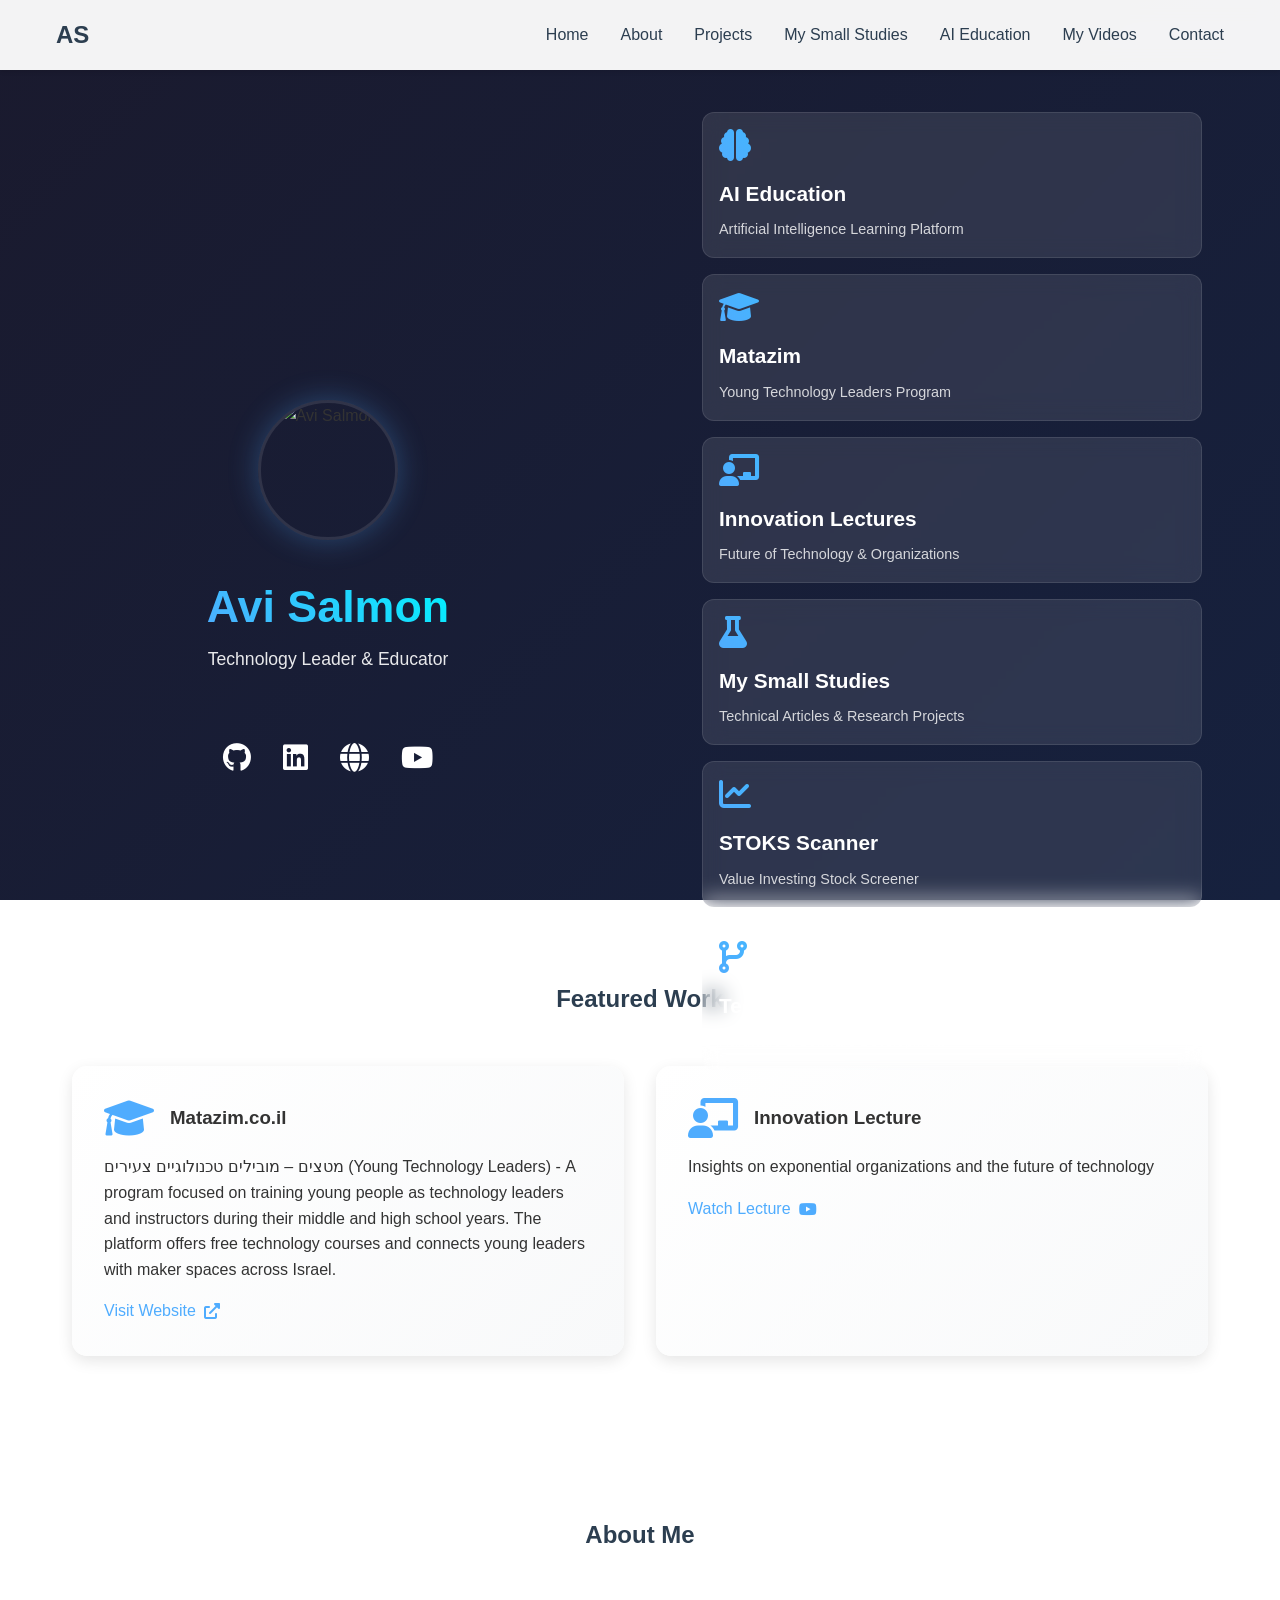
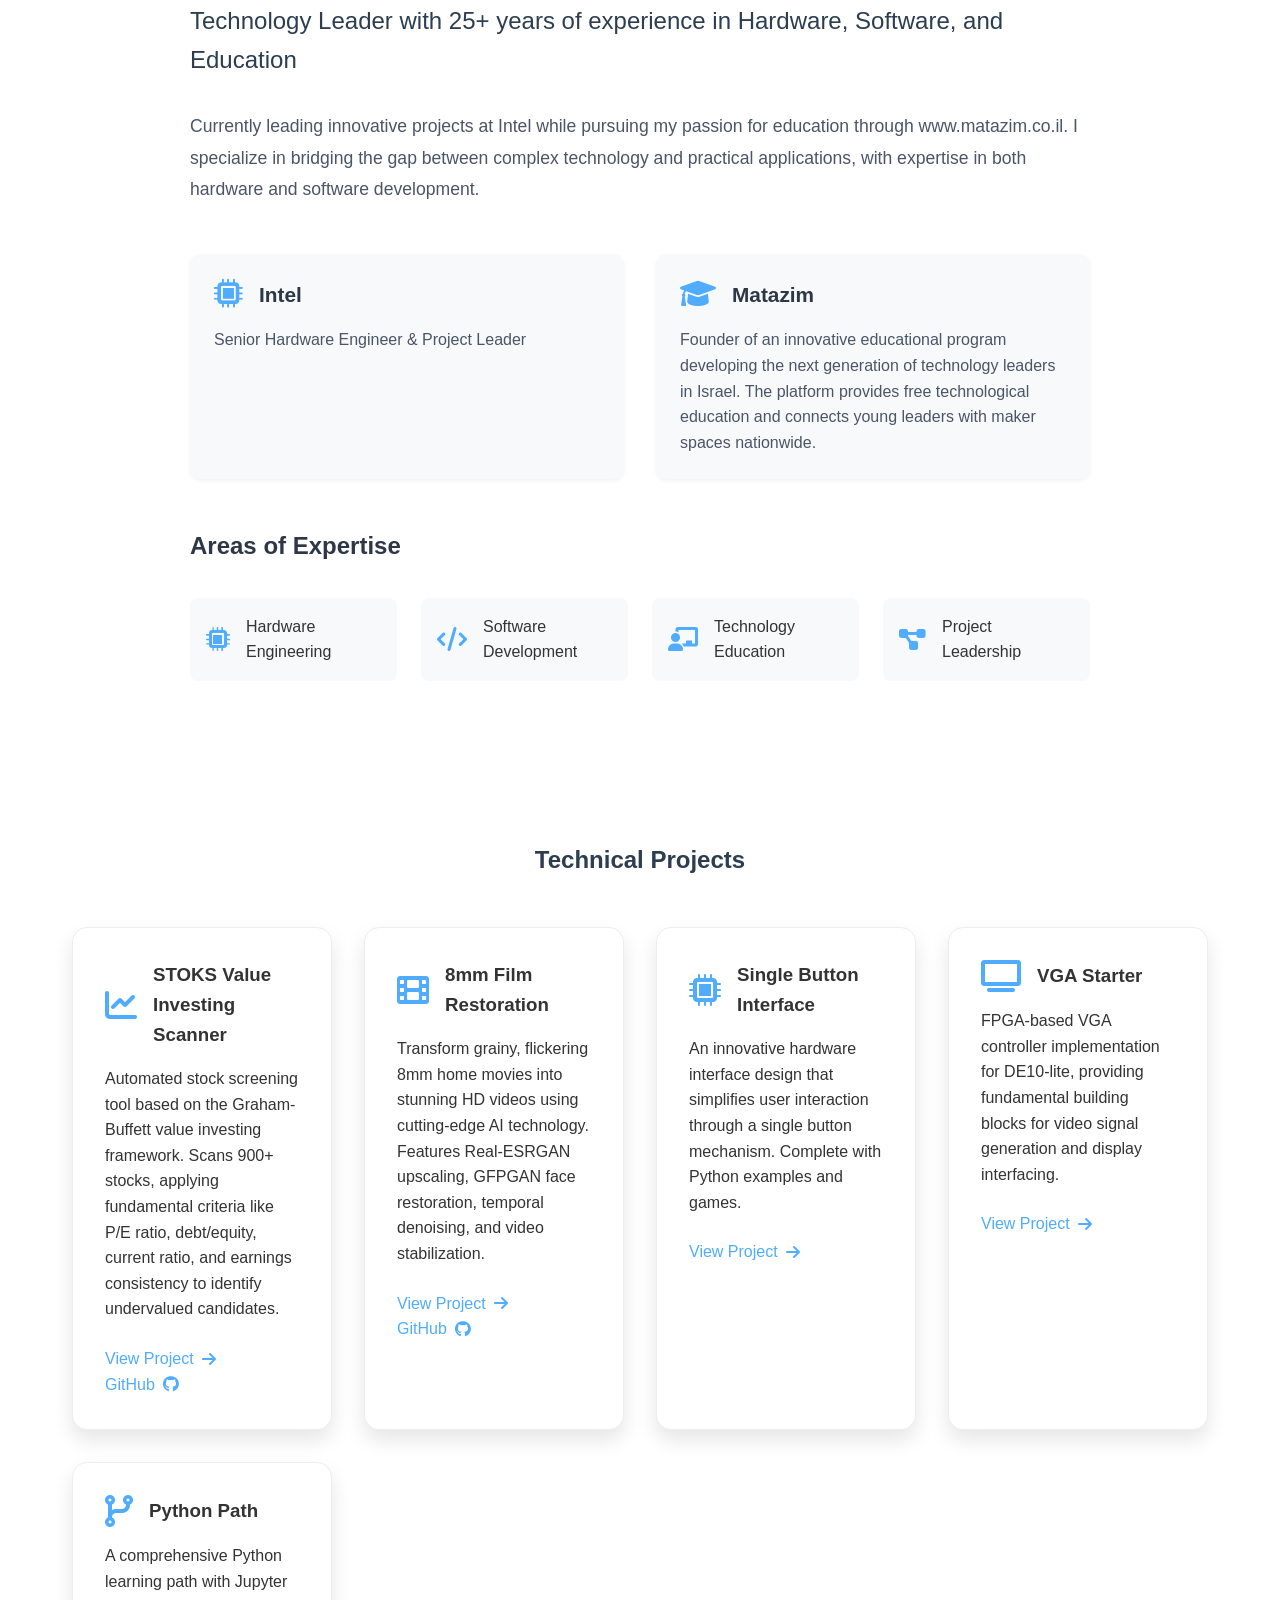
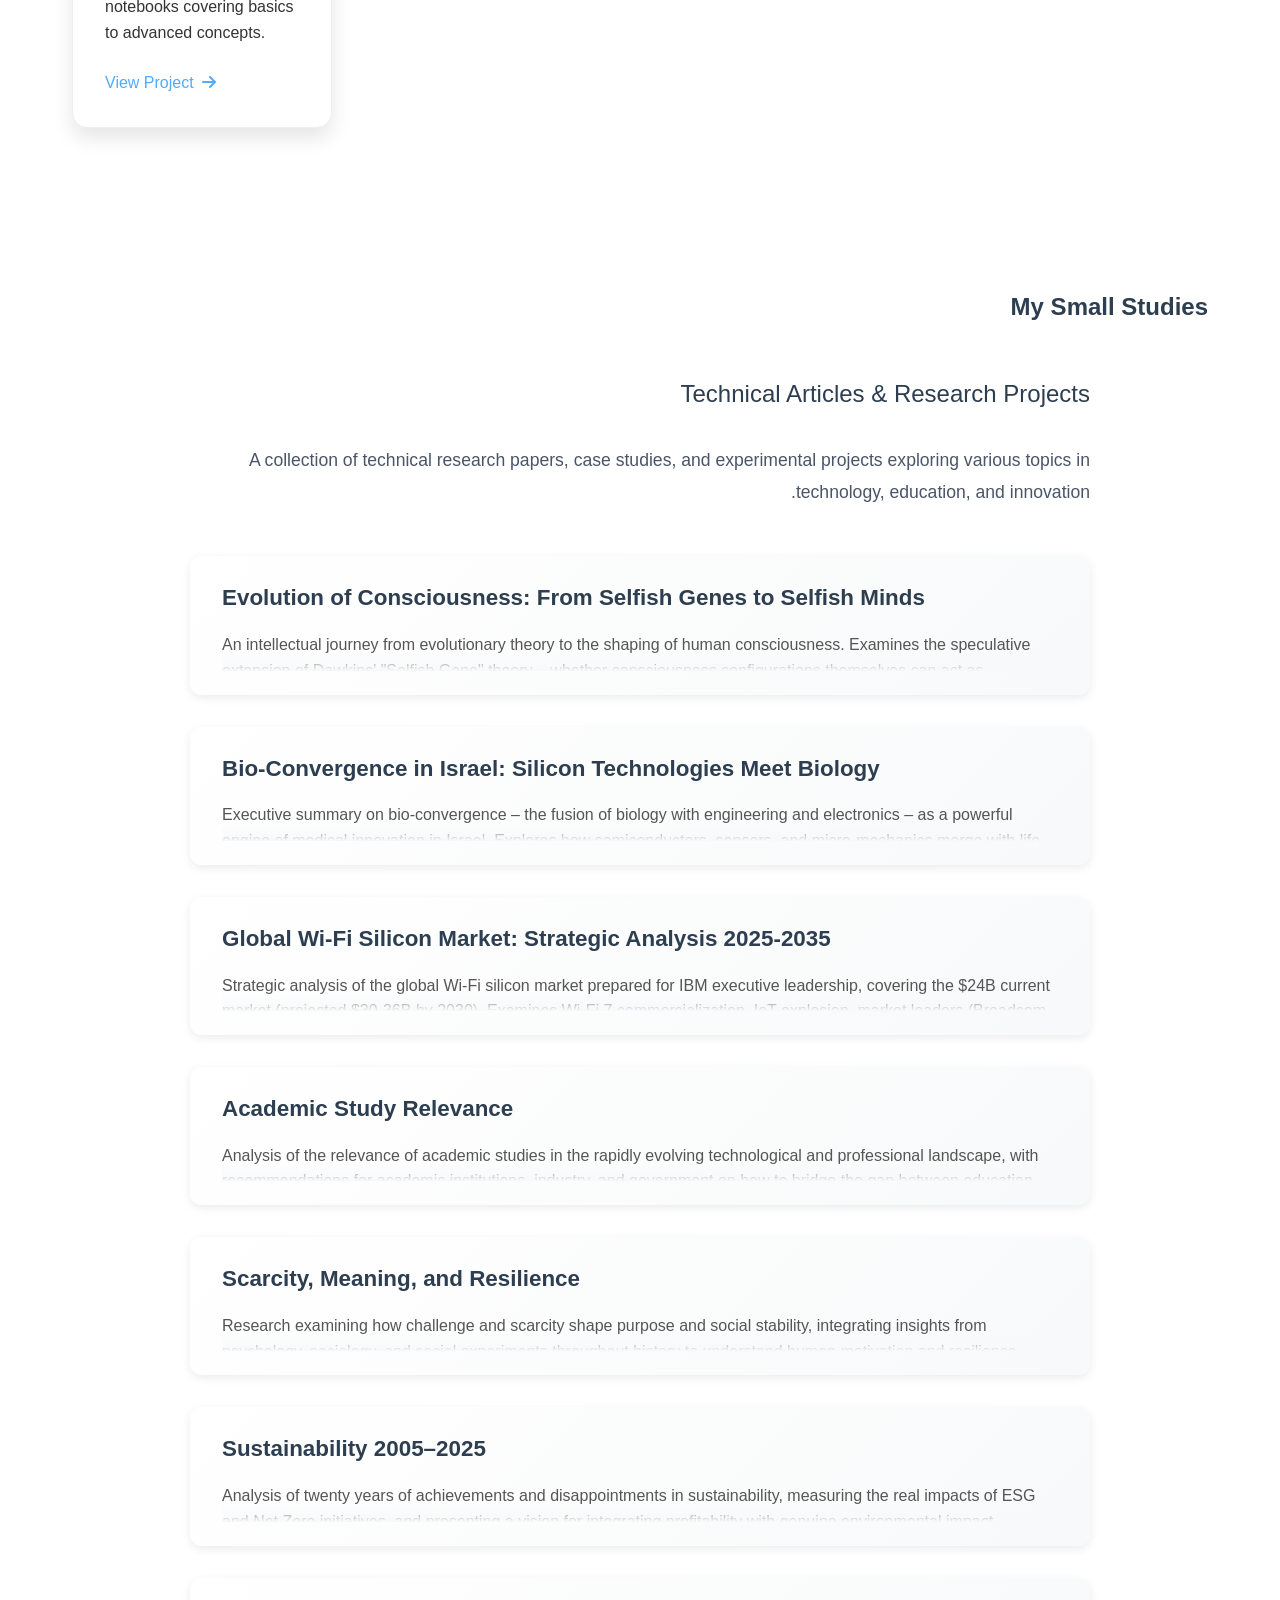
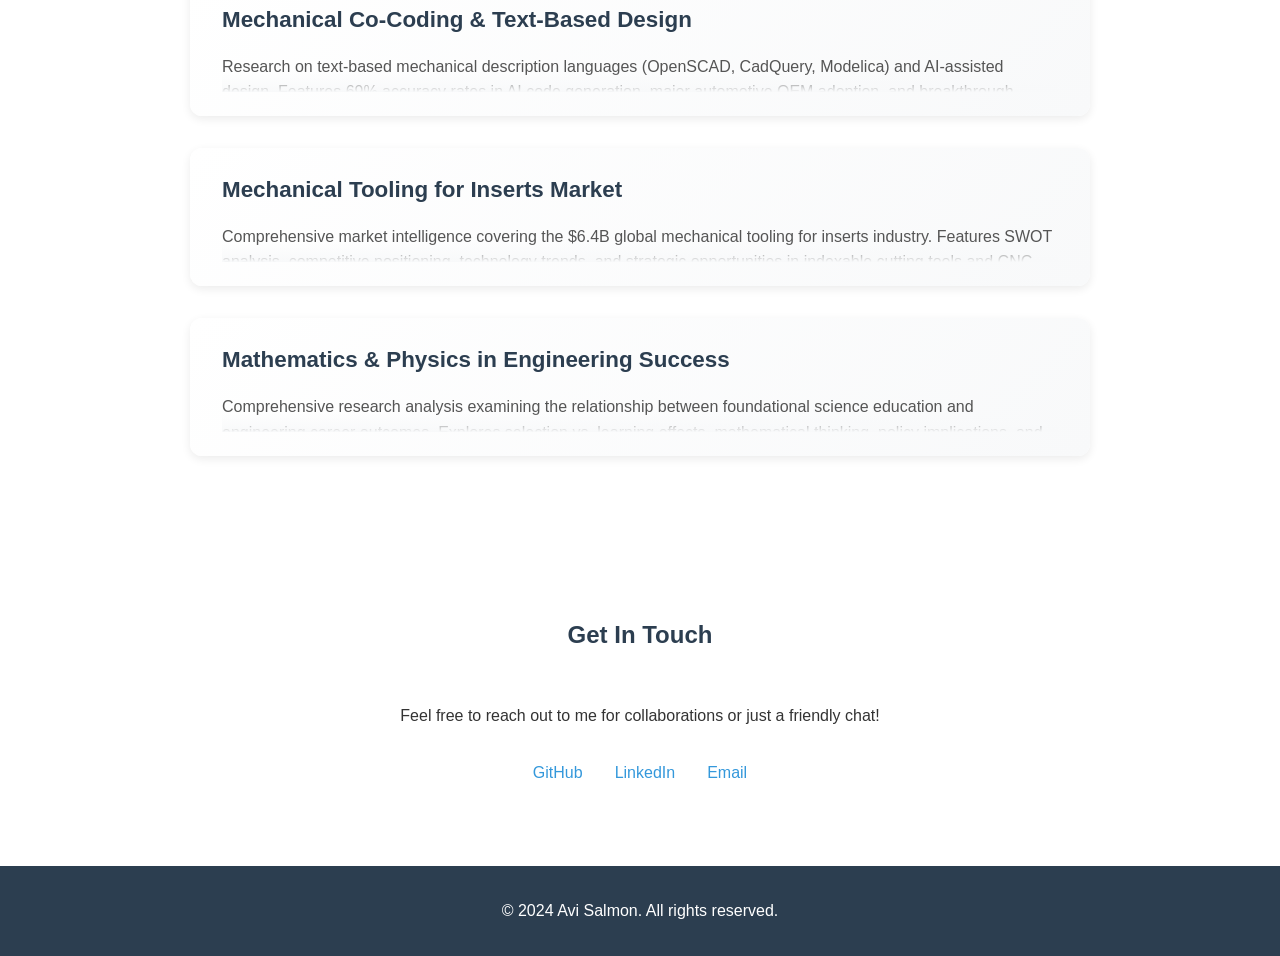
==== index.html @ 2b5ee233 "Add STOKS Value Investing Scanner to homepage" ====
<!DOCTYPE html>
<html lang="en">
<head>
    <meta charset="UTF-8">
    <meta name="viewport" content="width=device-width, initial-scale=1.0">
    <meta http-equiv="X-UA-Compatible" content="ie=edge">
    <title>Avi Salmon - Personal Website</title>
    <link rel="stylesheet" href="styles.css">
    <link rel="stylesheet" href="https://cdnjs.cloudflare.com/ajax/libs/font-awesome/6.0.0/css/all.min.css">
</head>
<body>
    <nav class="navbar">
        <div class="nav-content">
            <div class="logo">AS</div>
            <ul class="nav-links">
                <li><a href="#home">Home</a></li>
                <li><a href="#about">About</a></li>
                <li><a href="#projects">Projects</a></li>
                <li><a href="#mini-research">My Small Studies</a></li>
                <li><a href="https://avisalmon.github.io/AI_education/" target="_blank">AI Education</a></li>
                <li><a href="youtube.html">My Videos</a></li>
                <li><a href="#contact">Contact</a></li>
            </ul>
        </div>
    </nav>

    <section id="home" class="hero">
        <div class="hero-split">
            <div class="hero-left">
                <div class="profile-image small">
                    <img src="https://github.com/avisalmon.png" alt="Avi Salmon">
                </div>
                <h1>Avi Salmon</h1>
                <p class="subtitle" style="color: white;">Technology Leader & Educator</p>
                <div class="hero-social">
                    <a href="https://github.com/avisalmon" target="_blank"><i class="fab fa-github"></i></a>
                    <a href="https://linkedin.com/in/avi-salmon-a32375" target="_blank"><i class="fab fa-linkedin"></i></a>
                    <a href="https://www.matazim.co.il/" target="_blank"><i class="fas fa-globe"></i></a>
                    <a href="https://www.youtube.com/@AviSalmon" target="_blank"><i class="fab fa-youtube"></i></a>
                </div>
            </div>
            <div class="hero-right">
                <div class="quick-links">
                    <a href="https://avisalmon.github.io/AI_education/" target="_blank" class="quick-link-card ai-education">
                        <div class="quick-link-content">
                            <i class="fas fa-brain"></i>
                            <h3>AI Education</h3>
                            <p>Artificial Intelligence Learning Platform</p>
                        </div>
                    </a>
                    <a href="https://www.matazim.co.il/" class="quick-link-card matazim">
                        <div class="quick-link-content">
                            <i class="fas fa-graduation-cap"></i>
                            <h3>Matazim</h3>
                            <p>Young Technology Leaders Program</p>
                        </div>
                    </a>
                    <a href="lectures.html" class="quick-link-card lecture">
                        <div class="quick-link-content">
                            <i class="fas fa-chalkboard-teacher"></i>
                            <h3>Innovation Lectures</h3>
                            <p>Future of Technology & Organizations</p>
                        </div>
                    </a>
                    <a href="#mini-research" class="quick-link-card research">
                        <div class="quick-link-content">
                            <i class="fas fa-flask"></i>
                            <h3>My Small Studies</h3>
                            <p>Technical Articles & Research Projects</p>
                        </div>
                    </a>
                    <a href="https://avisalmon.github.io/STOKS/" target="_blank" class="quick-link-card stoks">
                        <div class="quick-link-content">
                            <i class="fas fa-chart-line"></i>
                            <h3>STOKS Scanner</h3>
                            <p>Value Investing Stock Screener</p>
                        </div>
                    </a>
                    <a href="#projects" class="quick-link-card projects">
                        <div class="quick-link-content">
                            <i class="fas fa-code-branch"></i>
                            <h3>Tech Projects</h3>
                            <p>Hardware & Software Development</p>
                        </div>
                    </a>
                </div>
            </div>
        </div>
    </section>

    <section id="featured" class="section">
        <h2>Featured Work</h2>
        <div class="featured-grid">
            <div class="featured-card">
                <div class="featured-header">
                    <i class="fas fa-graduation-cap"></i>
                    <h3>Matazim.co.il</h3>
                </div>
                <p>מטצים – מובילים טכנולוגיים צעירים (Young Technology Leaders) - A program focused on training young people as technology leaders and instructors during their middle and high school years. The platform offers free technology courses and connects young leaders with maker spaces across Israel.</p>
                <div class="featured-links">
                    <a href="https://www.matazim.co.il/" target="_blank">Visit Website <i class="fas fa-external-link-alt"></i></a>
                </div>
            </div>
            <div class="featured-card">
                <div class="featured-header">
                    <i class="fas fa-chalkboard-teacher"></i>
                    <h3>Innovation Lecture</h3>
                </div>
                <p>Insights on exponential organizations and the future of technology</p>
                <div class="featured-links">
                    <a href="https://www.youtube.com/watch?v=your-lecture-id" target="_blank">Watch Lecture <i class="fab fa-youtube"></i></a>
                </div>
            </div>
        </div>
    </section>

    <section id="about" class="section">
        <h2>About Me</h2>
        <div class="about-content">
            <div class="about-text">
                <p class="lead-text">Technology Leader with 25+ years of experience in Hardware, Software, and Education</p>
                <p class="about-description">Currently leading innovative projects at Intel while pursuing my passion for education through www.matazim.co.il. I specialize in bridging the gap between complex technology and practical applications, with expertise in both hardware and software development.</p>
                
                <div class="experience-grid">
                    <div class="experience-item">
                        <div class="experience-header">
                            <i class="fas fa-microchip"></i>
                            <h3>Intel</h3>
                        </div>
                        <p>Senior Hardware Engineer & Project Leader</p>
                    </div>
                    <div class="experience-item">
                        <div class="experience-header">
                            <i class="fas fa-graduation-cap"></i>
                            <h3>Matazim</h3>
                        </div>
                        <p>Founder of an innovative educational program developing the next generation of technology leaders in Israel. The platform provides free technological education and connects young leaders with maker spaces nationwide.</p>
                    </div>
                </div>

                <div class="skills-container">
                    <h3>Areas of Expertise</h3>
                    <div class="skills-grid">
                        <div class="skill-item">
                            <i class="fas fa-microchip"></i>
                            <span>Hardware Engineering</span>
                        </div>
                        <div class="skill-item">
                            <i class="fas fa-code"></i>
                            <span>Software Development</span>
                        </div>
                        <div class="skill-item">
                            <i class="fas fa-chalkboard-teacher"></i>
                            <span>Technology Education</span>
                        </div>
                        <div class="skill-item">
                            <i class="fas fa-project-diagram"></i>
                            <span>Project Leadership</span>
                        </div>
                    </div>
                </div>
            </div>
        </div>
    </section>

    <section id="projects" class="section">
        <h2>Technical Projects</h2>
        <div class="projects-grid">
            <div class="project-card">
                <div class="project-header">
                    <i class="fas fa-chart-line"></i>
                    <h3>STOKS Value Investing Scanner</h3>
                </div>
                <p>Automated stock screening tool based on the Graham-Buffett value investing framework. Scans 900+ stocks, applying fundamental criteria like P/E ratio, debt/equity, current ratio, and earnings consistency to identify undervalued candidates.</p>
                <div class="project-links">
                    <a href="https://avisalmon.github.io/STOKS/" target="_blank">View Project <i class="fas fa-arrow-right"></i></a>
                    <a href="https://github.com/avisalmon/STOKS" target="_blank">GitHub <i class="fab fa-github"></i></a>
                </div>
            </div>
            <div class="project-card">
                <div class="project-header">
                    <i class="fas fa-film"></i>
                    <h3>8mm Film Restoration</h3>
                </div>
                <p>Transform grainy, flickering 8mm home movies into stunning HD videos using cutting-edge AI technology. Features Real-ESRGAN upscaling, GFPGAN face restoration, temporal denoising, and video stabilization.</p>
                <div class="project-links">
                    <a href="https://avisalmon.github.io/MOV8mm/" target="_blank">View Project <i class="fas fa-arrow-right"></i></a>
                    <a href="https://github.com/avisalmon/MOV8mm" target="_blank">GitHub <i class="fab fa-github"></i></a>
                </div>
            </div>
            <div class="project-card">
                <div class="project-header">
                    <i class="fas fa-microchip"></i>
                    <h3>Single Button Interface</h3>
                </div>
                <p>An innovative hardware interface design that simplifies user interaction through a single button mechanism. Complete with Python examples and games.</p>
                <div class="project-links">
                    <a href="https://github.com/avisalmon/single_button" target="_blank">View Project <i class="fas fa-arrow-right"></i></a>
                </div>
            </div>
            <div class="project-card">
                <div class="project-header">
                    <i class="fas fa-tv"></i>
                    <h3>VGA Starter</h3>
                </div>
                <p>FPGA-based VGA controller implementation for DE10-lite, providing fundamental building blocks for video signal generation and display interfacing.</p>
                <div class="project-links">
                    <a href="https://github.com/avisalmon/VGAstarter_DE10_lite" target="_blank">View Project <i class="fas fa-arrow-right"></i></a>
                </div>
            </div>
            <div class="project-card">
                <div class="project-header">
                    <i class="fas fa-code-branch"></i>
                    <h3>Python Path</h3>
                </div>
                <p>A comprehensive Python learning path with Jupyter notebooks covering basics to advanced concepts.</p>
                <div class="project-links">
                    <a href="https://github.com/avisalmon/PythonPath" target="_blank">View Project <i class="fas fa-arrow-right"></i></a>
                </div>
            </div>
        </div>
    </section>

    <section id="mini-research" class="section">
        <h2>My Small Studies</h2>
        <div class="about-content">
            <p class="lead-text">Technical Articles & Research Projects</p>
            <p class="about-description">A collection of technical research papers, case studies, and experimental projects exploring various topics in technology, education, and innovation.</p>
            
            <div class="research-list">
                <div class="research-item">
                    <h3><a href="https://avisalmon.github.io/Mind_Evolution/" target="_blank" class="research-title">Evolution of Consciousness: From Selfish Genes to Selfish Minds</a></h3>
                    <div class="research-description collapsed">
                        <p>An intellectual journey from evolutionary theory to the shaping of human consciousness. Examines the speculative extension of Dawkins' "Selfish Gene" theory – whether consciousness configurations themselves can act as replicators. Explores how ideologies, worldviews, and cognitive styles compete like quasi-species in an ecosystem of minds, why societies polarize into two opposing camps, how toxic ideas spread like viruses, and introduces concepts like "cognitive immunity" against propaganda and de-radicalization methods in an era of misinformation and political extremism.</p>
                        <a href="#" class="read-more" onclick="toggleDescription(event, this)">Read more</a>
                    </div>
                </div>
                
                <div class="research-item">
                    <h3><a href="https://avisalmon.github.io/BioConvergence/" target="_blank" class="research-title">Bio-Convergence in Israel: Silicon Technologies Meet Biology</a></h3>
                    <div class="research-description collapsed">
                        <p>Executive summary on bio-convergence – the fusion of biology with engineering and electronics – as a powerful engine of medical innovation in Israel. Explores how semiconductors, sensors, and micro-mechanics merge with life sciences to create bio-electronic solutions for monitoring, diagnosis, and treatment, with focus on CMOS biosensors, lab-on-chip systems, implantable bioelectronics, and Israel's 80+ startups in this strategic growth area.</p>
                        <a href="#" class="read-more" onclick="toggleDescription(event, this)">Read more</a>
                    </div>
                </div>
                
                <div class="research-item">
                    <h3><a href="https://avisalmon.github.io/wifi_markets/" target="_blank" class="research-title">Global Wi-Fi Silicon Market: Strategic Analysis 2025-2035</a></h3>
                    <div class="research-description collapsed">
                        <p>Strategic analysis of the global Wi-Fi silicon market prepared for IBM executive leadership, covering the $24B current market (projected $30-36B by 2030). Examines Wi-Fi 7 commercialization, IoT explosion, market leaders (Broadcom, Qualcomm, MediaTek, Intel), technology evolution through Wi-Fi 8, strategic investment opportunities in low-power IoT connectivity, and critical threats including 5G competition and vertical integration by Apple and Samsung.</p>
                        <a href="#" class="read-more" onclick="toggleDescription(event, this)">Read more</a>
                    </div>
                </div>
                
                <div class="research-item">
                    <h3><a href="research/academic-relevance.html" class="research-title">Academic Study Relevance</a></h3>
                    <div class="research-description collapsed">
                        <p>Analysis of the relevance of academic studies in the rapidly evolving technological and professional landscape, with recommendations for academic institutions, industry, and government on how to bridge the gap between education and real-world needs.</p>
                        <a href="#" class="read-more" onclick="toggleDescription(event, this)">Read more</a>
                    </div>
                </div>
                
                <div class="research-item">
                    <h3><a href="research/mice-and-meaning.html" class="research-title">Scarcity, Meaning, and Resilience</a></h3>
                    <div class="research-description collapsed">
                        <p>Research examining how challenge and scarcity shape purpose and social stability, integrating insights from psychology, sociology, and social experiments throughout history to understand human motivation and resilience.</p>
                        <a href="#" class="read-more" onclick="toggleDescription(event, this)">Read more</a>
                    </div>
                </div>
                
                <div class="research-item">
                    <h3><a href="research/environmental-economy.html" class="research-title">Sustainability 2005–2025</a></h3>
                    <div class="research-description collapsed">
                        <p>Analysis of twenty years of achievements and disappointments in sustainability, measuring the real impacts of ESG and Net Zero initiatives, and presenting a vision for integrating profitability with genuine environmental impact.</p>
                        <a href="#" class="read-more" onclick="toggleDescription(event, this)">Read more</a>
                    </div>
                </div>
                
                <div class="research-item">
                    <h3><a href="https://avisalmon.github.io/mechanical_cocode/" target="_blank" class="research-title">Mechanical Co-Coding & Text-Based Design</a></h3>
                    <div class="research-description collapsed">
                        <p>Research on text-based mechanical description languages (OpenSCAD, CadQuery, Modelica) and AI-assisted design. Features 69% accuracy rates in AI code generation, major automotive OEM adoption, and breakthrough applications in parametric design.</p>
                        <a href="#" class="read-more" onclick="toggleDescription(event, this)">Read more</a>
                    </div>
                </div>
                
                <div class="research-item">
                    <h3><a href="https://avisalmon.github.io/inserts/" target="_blank" class="research-title">Mechanical Tooling for Inserts Market</a></h3>
                    <div class="research-description collapsed">
                        <p>Comprehensive market intelligence covering the $6.4B global mechanical tooling for inserts industry. Features SWOT analysis, competitive positioning, technology trends, and strategic opportunities in indexable cutting tools and CNC machining.</p>
                        <a href="#" class="read-more" onclick="toggleDescription(event, this)">Read more</a>
                    </div>
                </div>
                
                <div class="research-item">
                    <h3><a href="https://avisalmon.github.io/math4engineering/" target="_blank" class="research-title">Mathematics & Physics in Engineering Success</a></h3>
                    <div class="research-description collapsed">
                        <p>Comprehensive research analysis examining the relationship between foundational science education and engineering career outcomes. Explores selection vs. learning effects, mathematical thinking, policy implications, and evidence-based recommendations for STEM education.</p>
                        <a href="#" class="read-more" onclick="toggleDescription(event, this)">Read more</a>
                    </div>
                </div>
            </div>
        </div>
    </section>

    <section id="contact" class="section">
        <h2>Get In Touch</h2>
        <div class="contact-content">
            <p>Feel free to reach out to me for collaborations or just a friendly chat!</p>
            <div class="social-links">
                <a href="https://github.com/avisalmon" target="_blank">GitHub</a>
                <a href="https://linkedin.com/in/avi-salmon-a32375" target="_blank">LinkedIn</a>
                <a href="mailto:avi.salmon@gmail.com">Email</a>
            </div>
        </div>
    </section>

    <footer>
        <p>&copy; 2024 Avi Salmon. All rights reserved.</p>
    </footer>

    <script>
        function toggleDescription(event, element) {
            event.preventDefault();
            const description = element.parentElement;
            
            if (description.classList.contains('collapsed')) {
                description.classList.remove('collapsed');
                description.classList.add('expanded');
                element.textContent = 'Show less';
            } else {
                description.classList.remove('expanded');
                description.classList.add('collapsed');
                element.textContent = 'Read more';
            }
        }
    </script>
</body>
</html>
---- styles.css ----
/* Base styles */
* {
    margin: 0;
    padding: 0;
    box-sizing: border-box;
}

body {
    font-family: 'Segoe UI', Tahoma, Geneva, Verdana, sans-serif;
    line-height: 1.6;
    color: #333;
}

/* Navigation */
.navbar {
    position: fixed;
    top: 0;
    width: 100%;
    background-color: rgba(255, 255, 255, 0.95);
    backdrop-filter: blur(10px);
    box-shadow: 0 2px 4px rgba(0,0,0,0.1);
    z-index: 1000;
}

.nav-content {
    max-width: 1200px;
    margin: 0 auto;
    padding: 1rem;
    display: flex;
    justify-content: space-between;
    align-items: center;
}

.logo {
    font-size: 1.5rem;
    font-weight: bold;
    color: #2c3e50;
}

.nav-links {
    display: flex;
    list-style: none;
    gap: 2rem;
}

.nav-links a {
    text-decoration: none;
    color: #2c3e50;
    font-weight: 500;
    transition: color 0.3s;
    position: relative;
}

.nav-links a::after {
    content: '';
    position: absolute;
    bottom: -5px;
    left: 0;
    width: 0;
    height: 2px;
    background: #4facfe;
    transition: width 0.3s;
}

.nav-links a:hover::after {
    width: 100%;
}

/* Hero section */
.hero {
    min-height: 100vh;
    background: linear-gradient(135deg, #1a1a2e, #16213e);
    padding-top: 80px; /* Account for fixed navbar */
}

.hero-split {
    max-width: 1400px;
    margin: 0 auto;
    display: grid;
    grid-template-columns: 1fr 1fr;
    gap: 2rem;
    height: calc(100vh - 80px);
    padding: 2rem;
}

.hero-left {
    display: flex;
    flex-direction: column;
    justify-content: center;
    align-items: center;
    text-align: center;
    padding: 2rem;
}

.hero-right {
    display: flex;
    align-items: center;
    justify-content: center;
}

.quick-links {
    display: grid;
    gap: 1rem;
    width: 100%;
    max-width: 500px;
}

.quick-link-card {
    background: rgba(255, 255, 255, 0.1);
    backdrop-filter: blur(10px);
    border-radius: 12px;
    padding: 1rem;
    transition: all 0.3s ease;
    text-decoration: none;
    color: white;
    border: 1px solid rgba(255, 255, 255, 0.1);
}

.quick-link-card:hover {
    transform: translateY(-5px);
    background: rgba(255, 255, 255, 0.15);
    border-color: rgba(255, 255, 255, 0.2);
}

.quick-link-content {
    display: flex;
    flex-direction: column;
    gap: 0.5rem;
}

.quick-link-content i {
    font-size: 2rem;
    margin-bottom: 0.5rem;
    background: linear-gradient(45deg, #4facfe, #00f2fe);
    -webkit-background-clip: text;
    -webkit-text-fill-color: transparent;
}

.quick-link-content h3 {
    font-size: 1.3rem;
    margin: 0;
}

.quick-link-content p {
    font-size: 0.9rem;
    opacity: 0.8;
}

/* Update profile image */
.profile-image.small {
    width: 140px;
    height: 140px;
    margin-bottom: 2.5rem;
    border-radius: 50%;
    overflow: hidden;
    border: 3px solid rgba(255, 255, 255, 0.1);
    box-shadow: 0 0 30px rgba(79, 172, 254, 0.3);
}

.profile-image.small img {
    width: 100%;
    height: 100%;
    object-fit: cover;
    border-radius: 50%;
}

.hero h1 {
    font-size: 2.8rem;
    margin-bottom: 0.8rem;
    background: linear-gradient(45deg, #4facfe, #00f2fe);
    -webkit-background-clip: text;
    -webkit-text-fill-color: transparent;
    font-weight: 700;
    line-height: 1.2;
}

.subtitle {
    font-size: 1.1rem;
    opacity: 0.9;
    margin-bottom: 2rem;
    line-height: 1.4;
}

/* Responsive design */
@media (max-width: 968px) {
    .hero-split {
        grid-template-columns: 1fr;
        height: auto;
    }

    .hero-left {
        padding: 2rem 0;
    }

    .quick-links {
        padding: 1rem 0;
    }
}

/* Sections */
.section {
    padding: 5rem 2rem;
    max-width: 1200px;
    margin: 0 auto;
}

.section h2 {
    text-align: center;
    margin-bottom: 3rem;
    color: #2c3e50;
}

/* About section */
.about-content {
    max-width: 900px;
    margin: 0 auto;
}

.about-description {
    font-size: 1.1rem;
    line-height: 1.8;
    color: #4a5568;
    margin: 2rem 0;
}

.experience-grid {
    display: grid;
    grid-template-columns: repeat(auto-fit, minmax(250px, 1fr));
    gap: 2rem;
    margin: 3rem 0;
}

.experience-item {
    background: #f8f9fa;
    padding: 1.5rem;
    border-radius: 10px;
    box-shadow: 0 2px 4px rgba(0,0,0,0.05);
}

.experience-header {
    display: flex;
    align-items: center;
    gap: 1rem;
    margin-bottom: 1rem;
}

.experience-header i {
    font-size: 1.8rem;
    color: #4facfe;
}

.experience-header h3 {
    font-size: 1.3rem;
    color: #2d3748;
    margin: 0;
}

.experience-item p {
    color: #4a5568;
    font-size: 1rem;
}

/* Projects section */
.projects-grid {
    display: grid;
    grid-template-columns: repeat(auto-fit, minmax(250px, 1fr));
    gap: 2rem;
}

.project-card {
    padding: 2rem;
    border-radius: 15px;
    background: white;
    box-shadow: 0 10px 20px rgba(0,0,0,0.1);
    transition: all 0.3s;
    border: 1px solid #eee;
}

.project-card:hover {
    transform: translateY(-10px);
    box-shadow: 0 15px 30px rgba(0,0,0,0.2);
}

/* Contact section */
.contact-content {
    text-align: center;
}

.social-links {
    margin-top: 2rem;
    display: flex;
    justify-content: center;
    gap: 2rem;
}

.social-links a {
    text-decoration: none;
    color: #3498db;
    font-weight: 500;
    transition: color 0.3s;
}

.social-links a:hover {
    color: #2980b9;
}

/* Footer */
footer {
    text-align: center;
    padding: 2rem;
    background: #2c3e50;
    color: white;
}

/* About section enhancements */
.lead-text {
    font-size: 1.5rem;
    color: #2c3e50;
    margin-bottom: 2rem;
    font-weight: 300;
}

.skills-container {
    margin-top: 3rem;
}

.skills-container h3 {
    font-size: 1.5rem;
    margin-bottom: 1.5rem;
    color: #2d3748;
}

.skills-grid {
    display: grid;
    grid-template-columns: repeat(auto-fit, minmax(200px, 1fr));
    gap: 1.5rem;
    margin-top: 2rem;
}

.skill-item {
    display: flex;
    align-items: center;
    gap: 1rem;
    padding: 1rem;
    background: #f8f9fa;
    border-radius: 8px;
    transition: transform 0.3s;
}

.skill-item:hover {
    transform: translateY(-5px);
}

.skill-item i {
    font-size: 1.5rem;
    color: #4facfe;
}

/* Project cards enhancement */
.project-header {
    display: flex;
    align-items: center;
    gap: 1rem;
    margin-bottom: 1rem;
}

.project-header i {
    font-size: 2rem;
    color: #4facfe;
}

.project-links {
    margin-top: 1.5rem;
}

.project-links a {
    color: #4facfe;
    text-decoration: none;
    display: flex;
    align-items: center;
    gap: 0.5rem;
    font-weight: 500;
    transition: gap 0.3s;
}

.project-links a:hover {
    gap: 1rem;
}

/* Responsive adjustments */
@media (max-width: 768px) {
    .nav-links {
        display: none;
    }
    
    .about-description {
        font-size: 1rem;
        text-align: left;
    }
    
    .experience-grid {
        grid-template-columns: 1fr;
    }
    
    .skills-grid {
        grid-template-columns: 1fr;
    }
    
    .lead-text {
        font-size: 1.2rem;
    }
}

.featured-grid {
    display: grid;
    grid-template-columns: repeat(auto-fit, minmax(300px, 1fr));
    gap: 2rem;
    margin-top: 3rem;
}

.featured-card {
    background: linear-gradient(135deg, #ffffff 0%, #f8f9fa 100%);
    border-radius: 15px;
    padding: 2rem;
    box-shadow: 0 5px 15px rgba(0,0,0,0.1);
    transition: transform 0.3s;
}

.featured-card:hover {
    transform: translateY(-5px);
}

.featured-header {
    display: flex;
    align-items: center;
    gap: 1rem;
    margin-bottom: 1rem;
}

.featured-header i {
    font-size: 2.5rem;
    color: #4facfe;
}

.featured-links a {
    display: inline-flex;
    align-items: center;
    gap: 0.5rem;
    color: #4facfe;
    text-decoration: none;
    font-weight: 500;
    margin-top: 1rem;
    transition: gap 0.3s;
}

.featured-links a:hover {
    gap: 1rem;
}

.hero-social {
    display: flex;
    gap: 2rem;
    margin-top: 2rem;
}

.hero-social a {
    color: white;
    font-size: 1.8rem;
    transition: transform 0.3s, color 0.3s;
}

.hero-social a:hover {
    color: #4facfe;
    transform: translateY(-3px);
}

/* Research list styles */
.research-list {
    margin-top: 3rem;
    display: flex;
    flex-direction: column;
    gap: 2rem;
}

.research-item {
    background: linear-gradient(135deg, #ffffff 0%, #f8f9fa 100%);
    border-radius: 12px;
    padding: 1.5rem 2rem;
    box-shadow: 0 3px 10px rgba(0,0,0,0.08);
    transition: all 0.3s ease;
}

.research-item:hover {
    box-shadow: 0 5px 20px rgba(0,0,0,0.12);
}

.research-item h3 {
    margin: 0 0 1rem 0;
    font-size: 1.4rem;
}

.research-title {
    color: #2c3e50;
    text-decoration: none;
    transition: color 0.3s ease;
}

.research-title:hover {
    color: #4facfe;
}

.research-description {
    position: relative;
    overflow: hidden;
    transition: max-height 0.4s ease;
}

.research-description.collapsed {
    max-height: 2.4em;
}

.research-description.collapsed::after {
    content: '';
    position: absolute;
    bottom: 0;
    left: 0;
    right: 0;
    height: 1.2em;
    background: linear-gradient(to bottom, transparent, #f8f9fa);
    pointer-events: none;
}

.research-description.expanded {
    max-height: 500px;
}

.research-description.expanded::after {
    display: none;
}

.research-description p {
    margin: 0 0 0.5rem 0;
    line-height: 1.6;
    color: #555;
}

.read-more {
    display: inline-block;
    color: #4facfe;
    text-decoration: none;
    font-weight: 500;
    font-size: 0.9rem;
    margin-top: 0.5rem;
    transition: color 0.3s ease;
}

.read-more:hover {
    color: #2c3e50;
}

/* Lectures section */
.lectures-grid {
    display: grid;
    grid-template-columns: repeat(auto-fit, minmax(300px, 1fr));
    gap: 2rem;
    margin-top: 2rem;
}

.lecture-card {
    background: white;
    border-radius: 15px;
    overflow: hidden;
    box-shadow: 0 5px 15px rgba(0,0,0,0.1);
    transition: transform 0.3s;
}

.lecture-card:hover {
    transform: translateY(-5px);
}

.video-container {
    position: relative;
    padding-bottom: 56.25%; /* 16:9 aspect ratio */
    height: 0;
    overflow: hidden;
}

.video-container iframe {
    position: absolute;
    top: 0;
    left: 0;
    width: 100%;
    height: 100%;
}

.lecture-content {
    padding: 1.5rem;
}

.lecture-content h3 {
    color: #2d3748;
    margin-bottom: 1rem;
    font-size: 1.3rem;
}

.lecture-content p {
    color: #4a5568;
    font-size: 0.95rem;
    line-height: 1.6;
}

.lecture-card.playlist {
    padding: 2rem;
    background: linear-gradient(135deg, #1a1a2e, #16213e);
    color: white;
}

.playlist-header {
    display: flex;
    align-items: center;
    gap: 1rem;
    margin-bottom: 1rem;
}

.playlist-header i {
    font-size: 2.5rem;
    color: #4facfe;
}

.playlist-link {
    display: inline-flex;
    align-items: center;
    gap: 0.5rem;
    color: #4facfe;
    text-decoration: none;
    margin-top: 1.5rem;
    font-weight: 500;
    transition: gap 0.3s;
}

.playlist-link:hover {
    gap: 1rem;
}

@media (max-width: 768px) {
    .lectures-grid {
        grid-template-columns: 1fr;
    }
}

/* Lectures page specific styles */
.lectures-page {
    padding-top: 100px;
    max-width: 1200px;
    margin: 0 auto;
    padding-bottom: 5rem;
}

.lectures-header {
    text-align: center;
    margin-bottom: 4rem;
    padding: 0 2rem;
}

.lectures-header h1 {
    font-size: 2.5rem;
    color: #2d3748;
    margin-bottom: 1rem;
}

.lectures-header p {
    font-size: 1.2rem;
    color: #4a5568;
}

.lecture-container {
    display: grid;
    grid-template-columns: repeat(auto-fit, minmax(300px, 1fr));
    gap: 2rem;
    padding: 0 2rem;
}

.lecture-item {
    background: white;
    border-radius: 15px;
    overflow: hidden;
    box-shadow: 0 5px 15px rgba(0,0,0,0.1);
    transition: transform 0.3s;
    max-width: 500px;
    margin: 0 auto;
}

.lecture-item:hover {
    transform: translateY(-5px);
}

.video-container {
    position: relative;
    padding-bottom: 56.25%; /* 16:9 aspect ratio */
    height: 0;
    overflow: hidden;
    max-height: 280px; /* Make videos smaller */
}

.lecture-details {
    padding: 1.5rem;
}

.lecture-details h2 {
    font-size: 1.4rem;
    color: #2d3748;
    margin-bottom: 0.5rem;
}

.lecture-description p {
    font-size: 0.95rem;
    line-height: 1.6;
    color: #4a5568;
    margin-bottom: 1rem;
}

/* Style updates for the MicroPython playlist card */
.lecture-item .playlist-header {
    padding: 2rem 1.5rem 1rem;
    display: flex;
    align-items: center;
    gap: 1rem;
}

.playlist-header i {
    font-size: 2rem;
    color: #4facfe;
}

.playlist-link {
    display: inline-flex;
    align-items: center;
    gap: 0.5rem;
    color: #4facfe;
    text-decoration: none;
    font-weight: 500;
    transition: all 0.3s;
    margin-top: 1rem;
}

.playlist-link:hover {
    gap: 1rem;
    color: #2d3748;
}

@media (max-width: 768px) {
    .lecture-container {
        grid-template-columns: 1fr;
    }
}

/* Research page styles */
.research-content {
    max-width: 800px;
    margin: 0 auto;
    padding: 0 20px;
    direction: rtl;
    text-align: right;
}

.research-section {
    margin-bottom: 30px;
}

.section-title {
    display: flex;
    align-items: center;
    margin-bottom: 15px;
    border-bottom: 1px solid #eee;
    padding-bottom: 10px;
}

.section-title i {
    font-size: 1.5rem;
    color: #4facfe;
    margin-left: 15px;
}

.section-title h2 {
    font-size: 1.5rem;
    margin: 0;
}

.stakeholder {
    margin-bottom: 15px;
}

.stakeholder strong {
    color: #2d3748;
}

ul.recommendations {
    padding-right: 20px;
    margin: 0;
}

ul.recommendations li {
    margin-bottom: 10px;
    line-height: 1.6;
}

.download-link {
    display: inline-flex;
    align-items: center;
    gap: 10px;
    color: #4facfe;
    text-decoration: none;
    font-weight: 500;
    margin-top: 20px;
}

.download-link:hover {
    text-decoration: underline;
}

@media (max-width: 768px) {
    .stakeholder {
        margin-bottom: 10px;
    }
}

/* Hebrew text alignment */
.hebrew-content {
    direction: rtl;
    text-align: right;
}

/* Apply RTL to mini-research section */
#mini-research h2,
#mini-research .lead-text,
#mini-research .about-description,
#mini-research .featured-card h3,
#mini-research .featured-card p,
#mini-research .featured-links a {
    direction: rtl;
    text-align: right;
}

#mini-research .featured-links a {
    display: inline-flex;
    flex-direction: row-reverse;
}

#mini-research .featured-header {
    flex-direction: row-reverse;
}
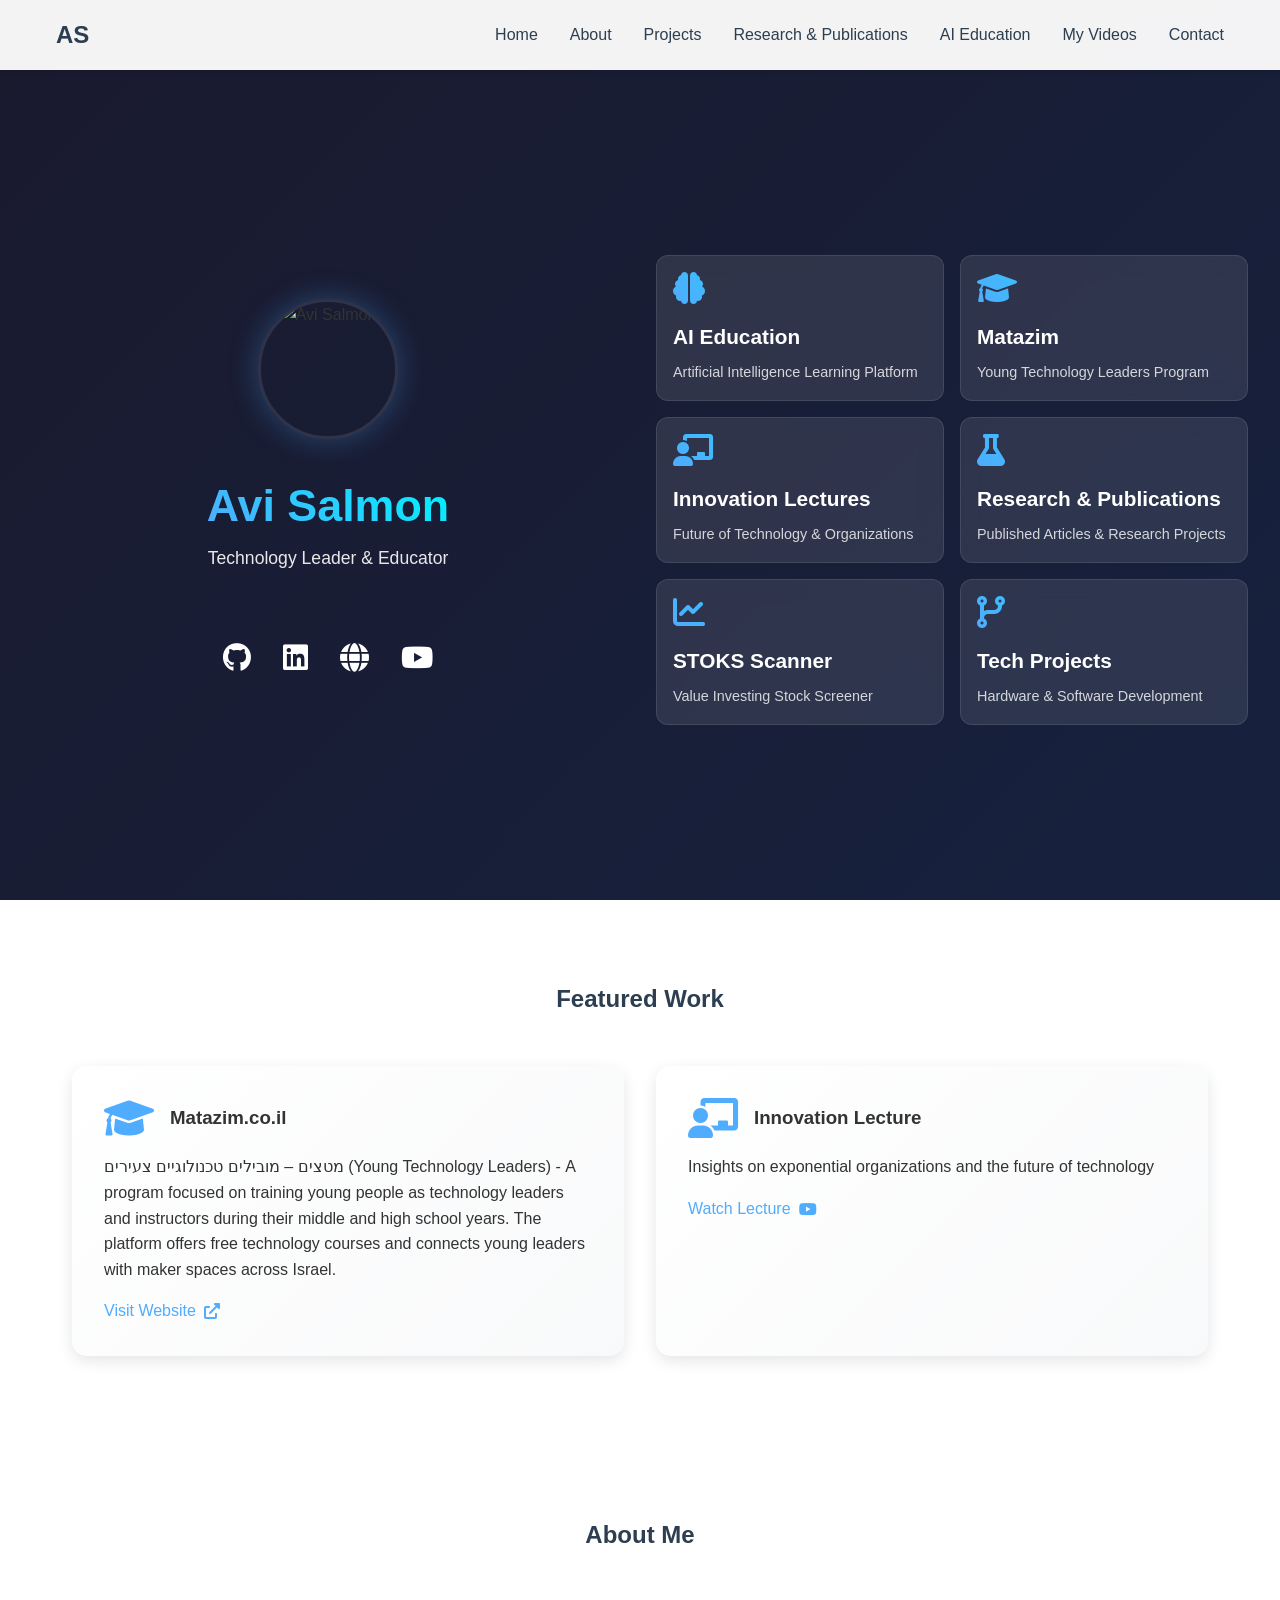
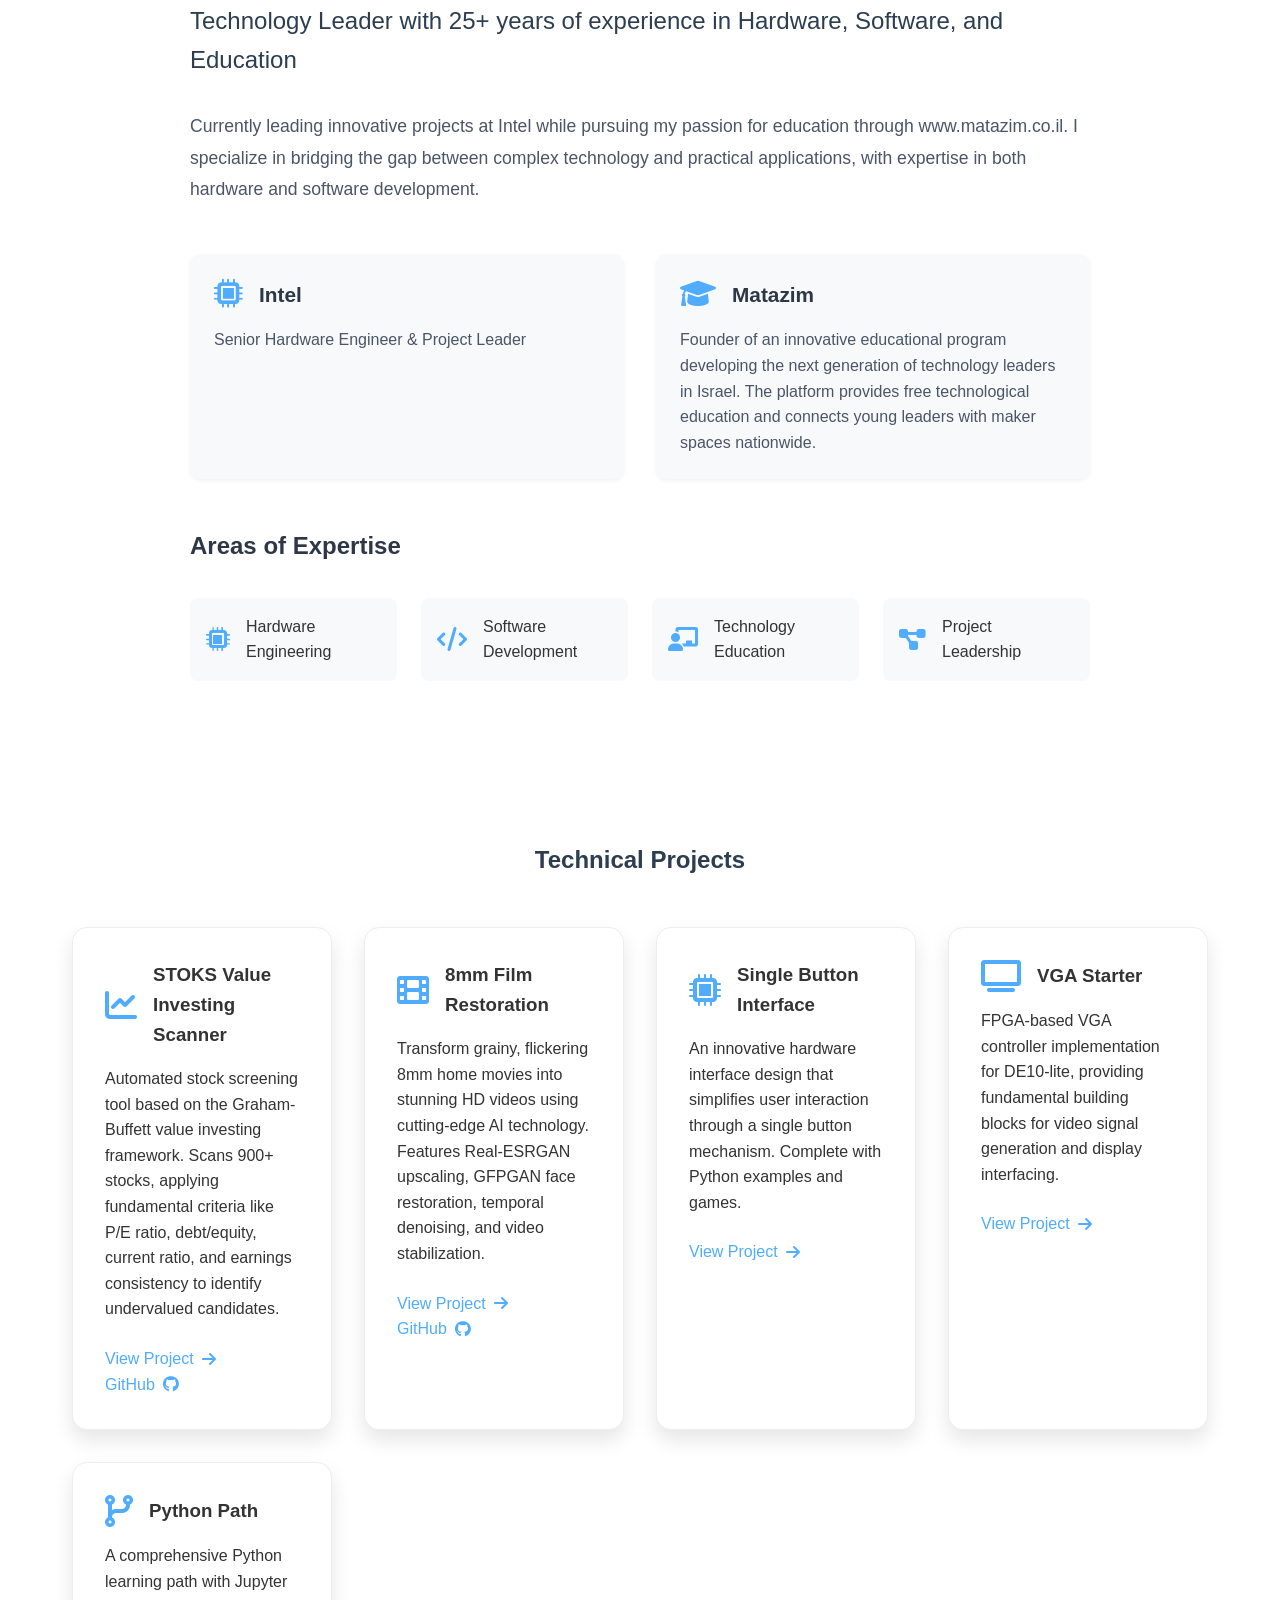
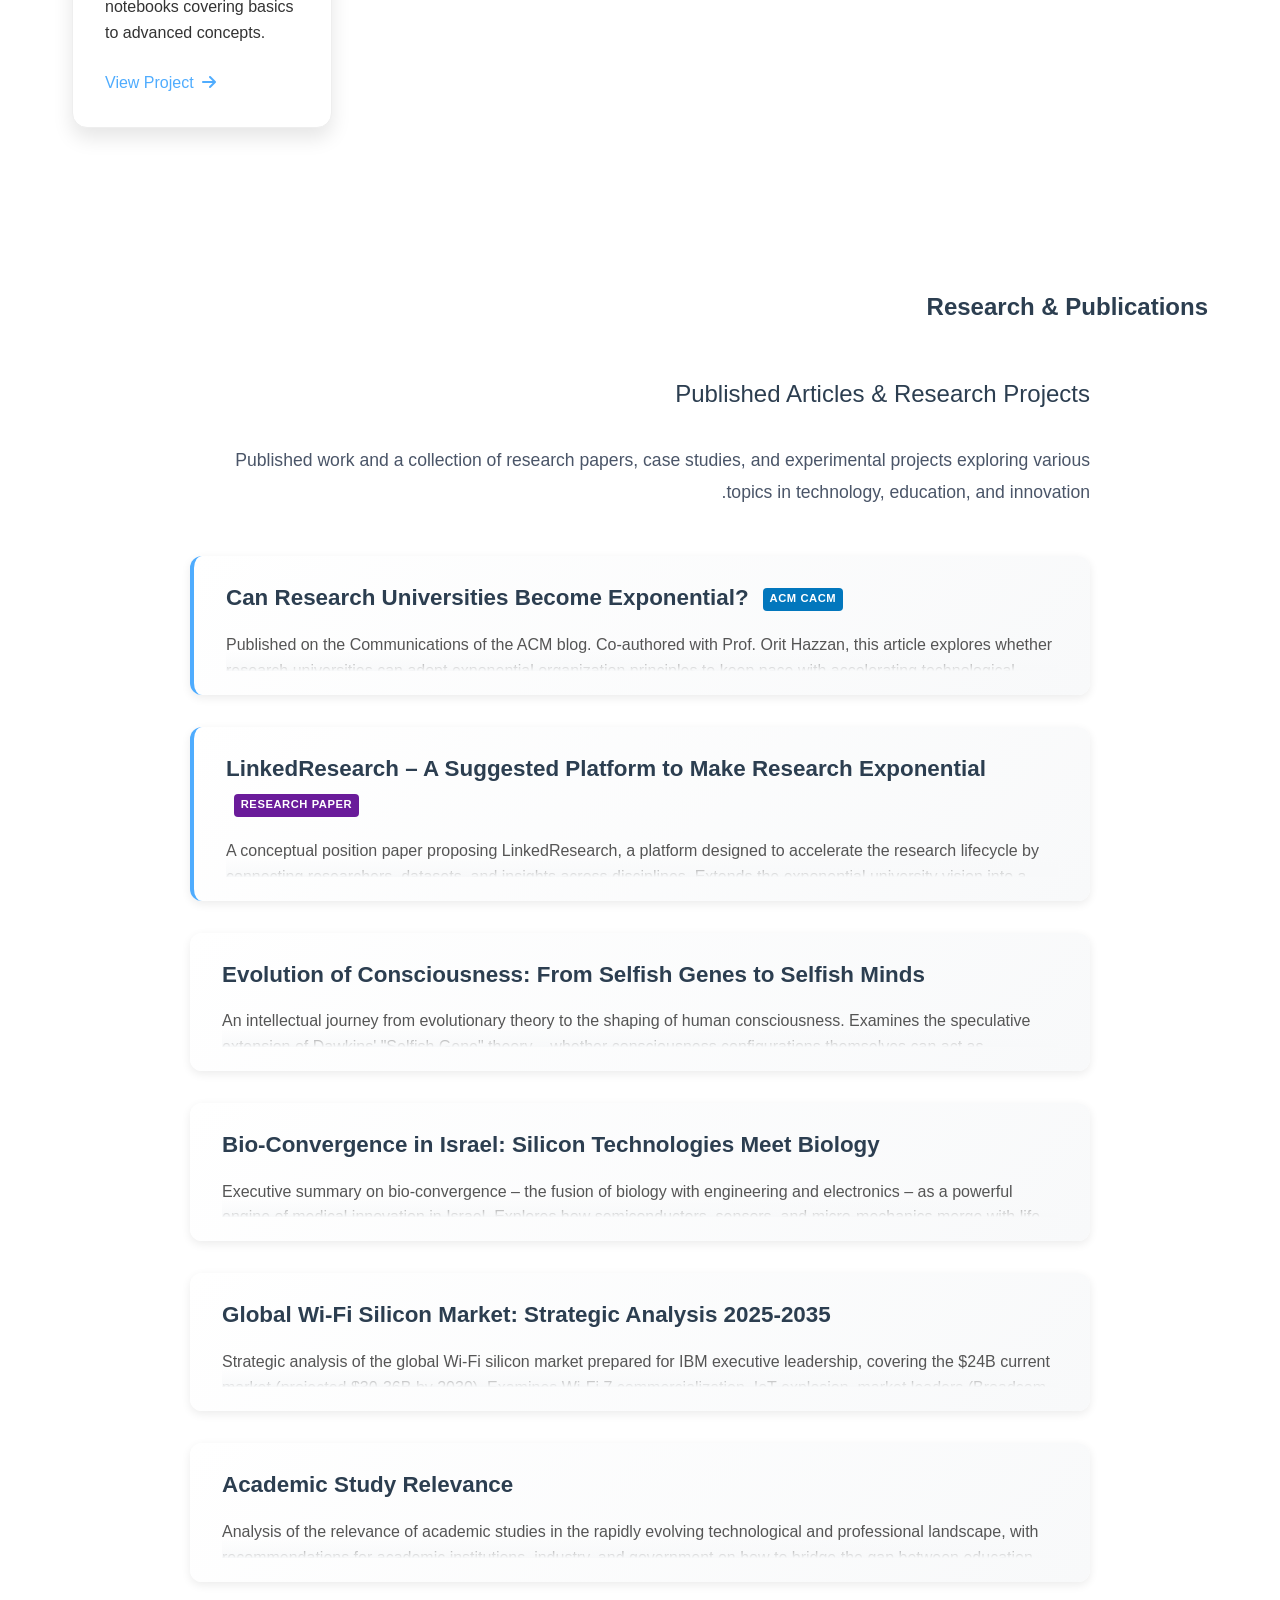
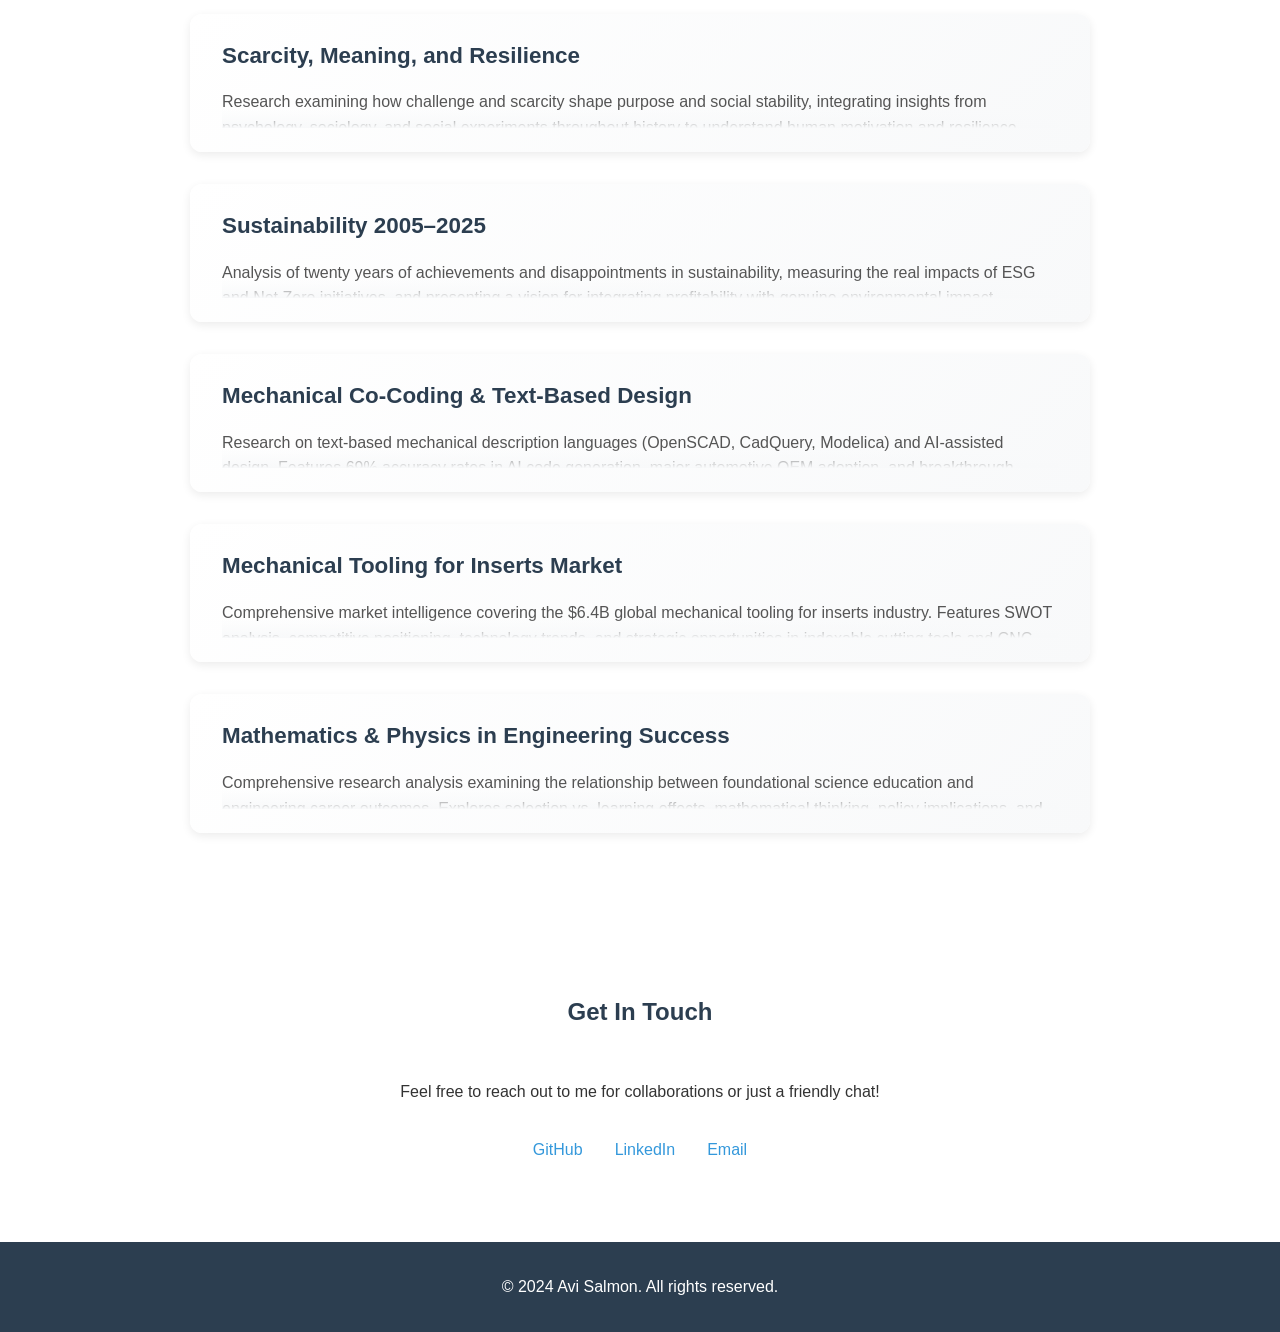
==== commit 2a657e2b: "Add CACM and LinkedResearch publications to Research section" ====
--- a/index.html
+++ b/index.html
@@ -16,7 +16,7 @@
                 <li><a href="#home">Home</a></li>
                 <li><a href="#about">About</a></li>
                 <li><a href="#projects">Projects</a></li>
-                <li><a href="#mini-research">My Small Studies</a></li>
+                <li><a href="#mini-research">Research & Publications</a></li>
                 <li><a href="https://avisalmon.github.io/AI_education/" target="_blank">AI Education</a></li>
                 <li><a href="youtube.html">My Videos</a></li>
                 <li><a href="#contact">Contact</a></li>
@@ -65,8 +65,8 @@
                     <a href="#mini-research" class="quick-link-card research">
                         <div class="quick-link-content">
                             <i class="fas fa-flask"></i>
-                            <h3>My Small Studies</h3>
-                            <p>Technical Articles & Research Projects</p>
+                            <h3>Research & Publications</h3>
+                            <p>Published Articles & Research Projects</p>
                         </div>
                     </a>
                     <a href="https://avisalmon.github.io/STOKS/" target="_blank" class="quick-link-card stoks">
@@ -222,12 +222,28 @@
     </section>
 
     <section id="mini-research" class="section">
-        <h2>My Small Studies</h2>
+        <h2>Research & Publications</h2>
         <div class="about-content">
-            <p class="lead-text">Technical Articles & Research Projects</p>
-            <p class="about-description">A collection of technical research papers, case studies, and experimental projects exploring various topics in technology, education, and innovation.</p>
+            <p class="lead-text">Published Articles & Research Projects</p>
+            <p class="about-description">Published work and a collection of research papers, case studies, and experimental projects exploring various topics in technology, education, and innovation.</p>
             
             <div class="research-list">
+                <div class="research-item published">
+                    <h3><a href="https://cacm.acm.org/blogcacm/can-research-universities-become-exponential/" target="_blank" class="research-title">Can Research Universities Become Exponential?</a> <span class="pub-badge acm">ACM CACM</span></h3>
+                    <div class="research-description collapsed">
+                        <p>Published on the Communications of the ACM blog. Co-authored with Prof. Orit Hazzan, this article explores whether research universities can adopt exponential organization principles to keep pace with accelerating technological change, and what structural shifts are needed to make academic institutions more agile and impactful.</p>
+                        <a href="#" class="read-more" onclick="toggleDescription(event, this)">Read more</a>
+                    </div>
+                </div>
+
+                <div class="research-item published">
+                    <h3><a href="https://omnisol-socrates.s3.amazonaws.com/investigation-faf5dd48-46c4-4b57-918d-3386731c67da/document-files/full-text-51ac124a-007a-4903-8899-52aae67b21c1.pdf" target="_blank" class="research-title">LinkedResearch &ndash; A Suggested Platform to Make Research Exponential</a> <span class="pub-badge paper">Research Paper</span></h3>
+                    <div class="research-description collapsed">
+                        <p>A conceptual position paper proposing LinkedResearch, a platform designed to accelerate the research lifecycle by connecting researchers, datasets, and insights across disciplines. Extends the exponential university vision into a concrete technological framework for making academic research more collaborative, discoverable, and impactful.</p>
+                        <a href="#" class="read-more" onclick="toggleDescription(event, this)">Read more</a>
+                    </div>
+                </div>
+
                 <div class="research-item">
                     <h3><a href="https://avisalmon.github.io/Mind_Evolution/" target="_blank" class="research-title">Evolution of Consciousness: From Selfish Genes to Selfish Minds</a></h3>
                     <div class="research-description collapsed">
--- a/styles.css
+++ b/styles.css
@@ -79,7 +79,7 @@
     display: grid;
     grid-template-columns: 1fr 1fr;
     gap: 2rem;
-    height: calc(100vh - 80px);
+    min-height: calc(100vh - 80px);
     padding: 2rem;
 }
 
@@ -100,9 +100,10 @@
 
 .quick-links {
     display: grid;
+    grid-template-columns: 1fr 1fr;
     gap: 1rem;
     width: 100%;
-    max-width: 500px;
+    max-width: 600px;
 }
 
 .quick-link-card {
@@ -193,6 +194,7 @@
     }
 
     .quick-links {
+        grid-template-columns: 1fr;
         padding: 1rem 0;
     }
 }
@@ -488,6 +490,32 @@
     padding: 1.5rem 2rem;
     box-shadow: 0 3px 10px rgba(0,0,0,0.08);
     transition: all 0.3s ease;
+}
+
+.research-item.published {
+    border-left: 4px solid #4facfe;
+}
+
+.pub-badge {
+    display: inline-block;
+    font-size: 0.7rem;
+    font-weight: 600;
+    text-transform: uppercase;
+    letter-spacing: 0.05em;
+    padding: 0.2em 0.6em;
+    border-radius: 4px;
+    vertical-align: middle;
+    margin-left: 0.5rem;
+}
+
+.pub-badge.acm {
+    background: #0277bd;
+    color: #fff;
+}
+
+.pub-badge.paper {
+    background: #6a1b9a;
+    color: #fff;
 }
 
 .research-item:hover {
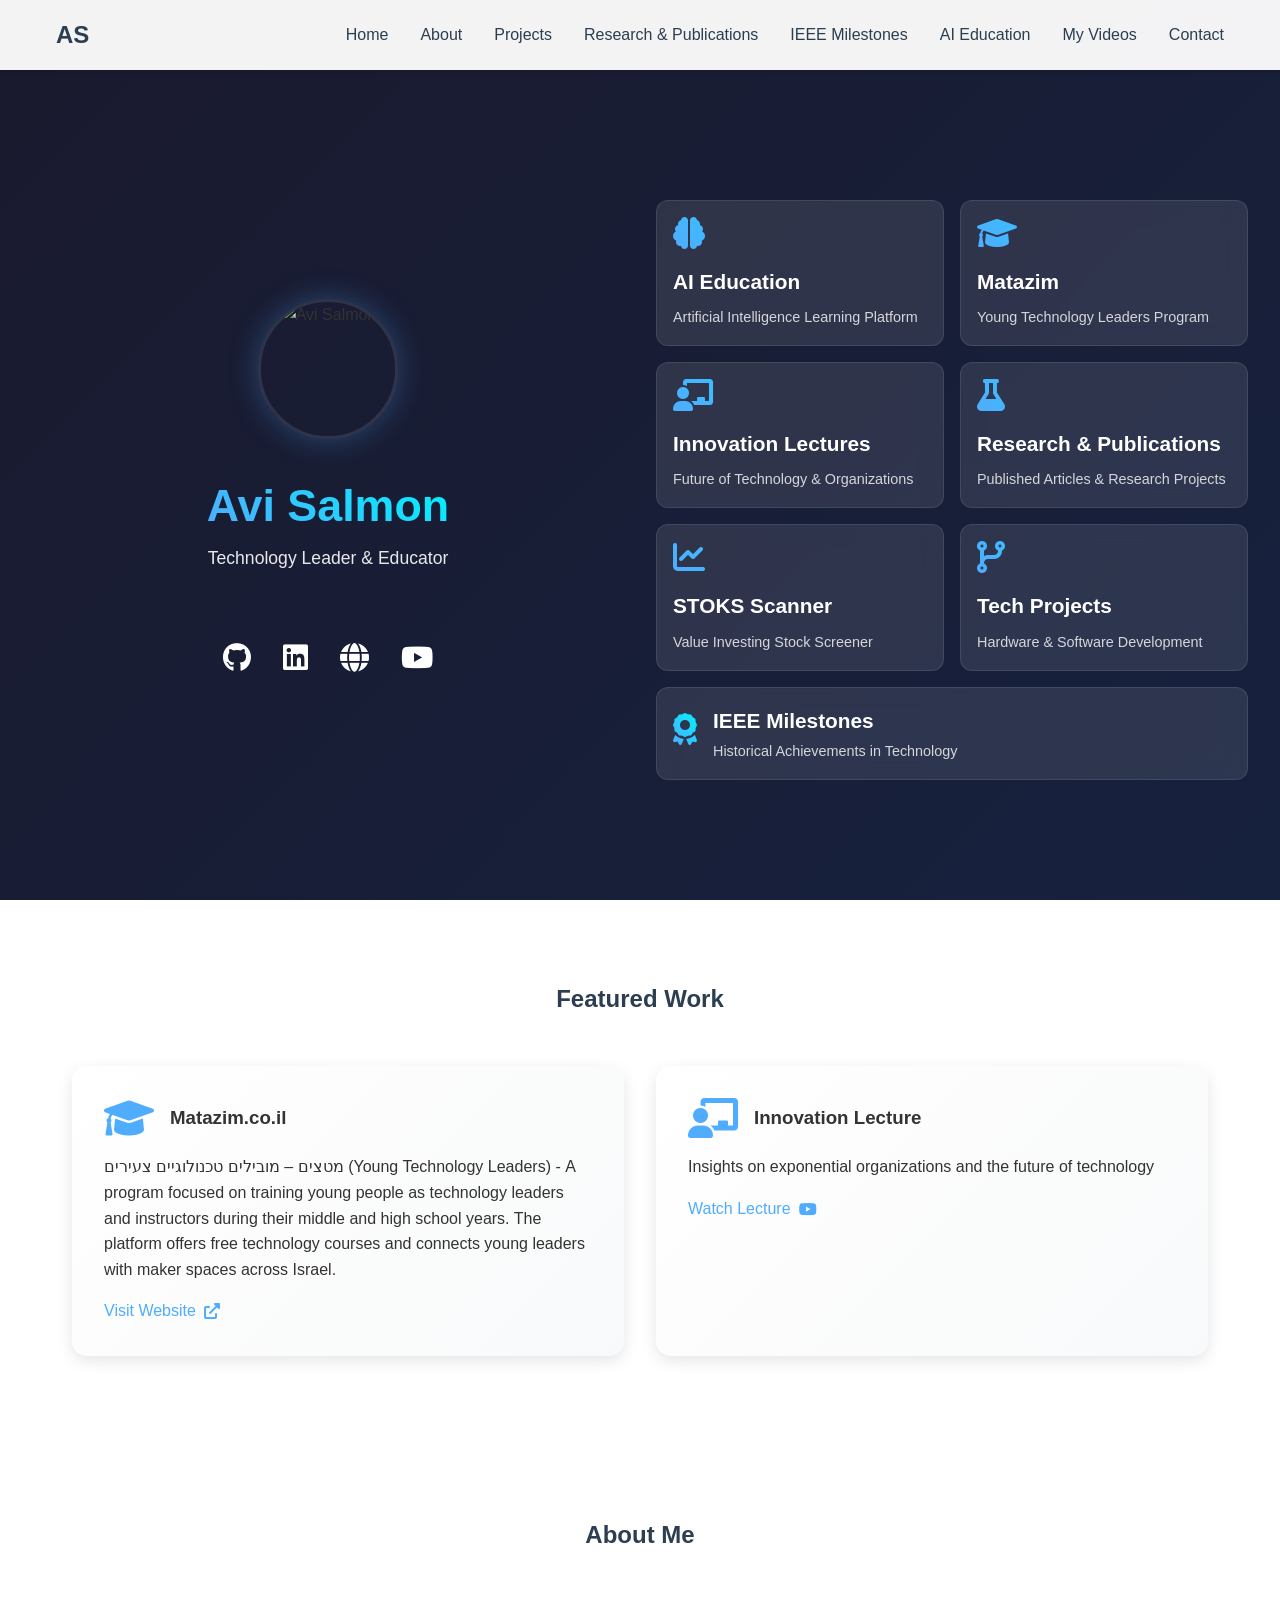
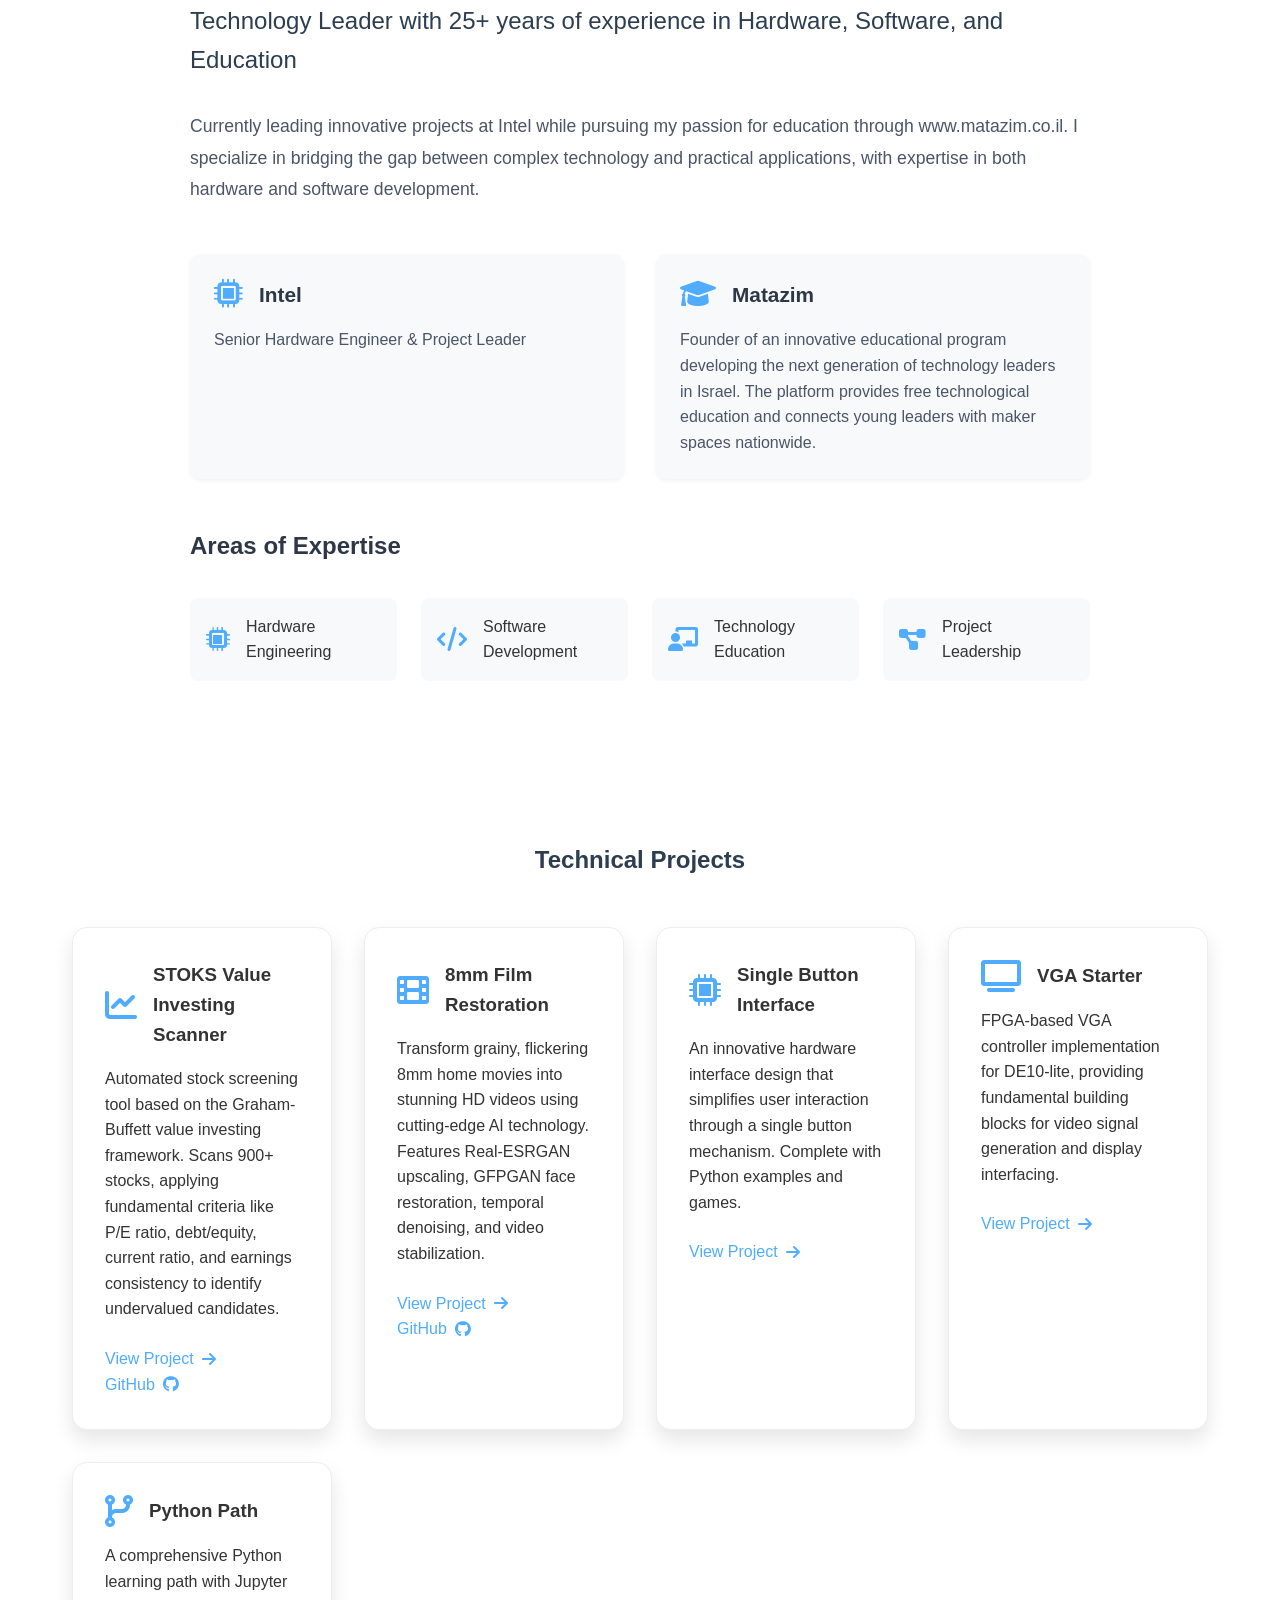
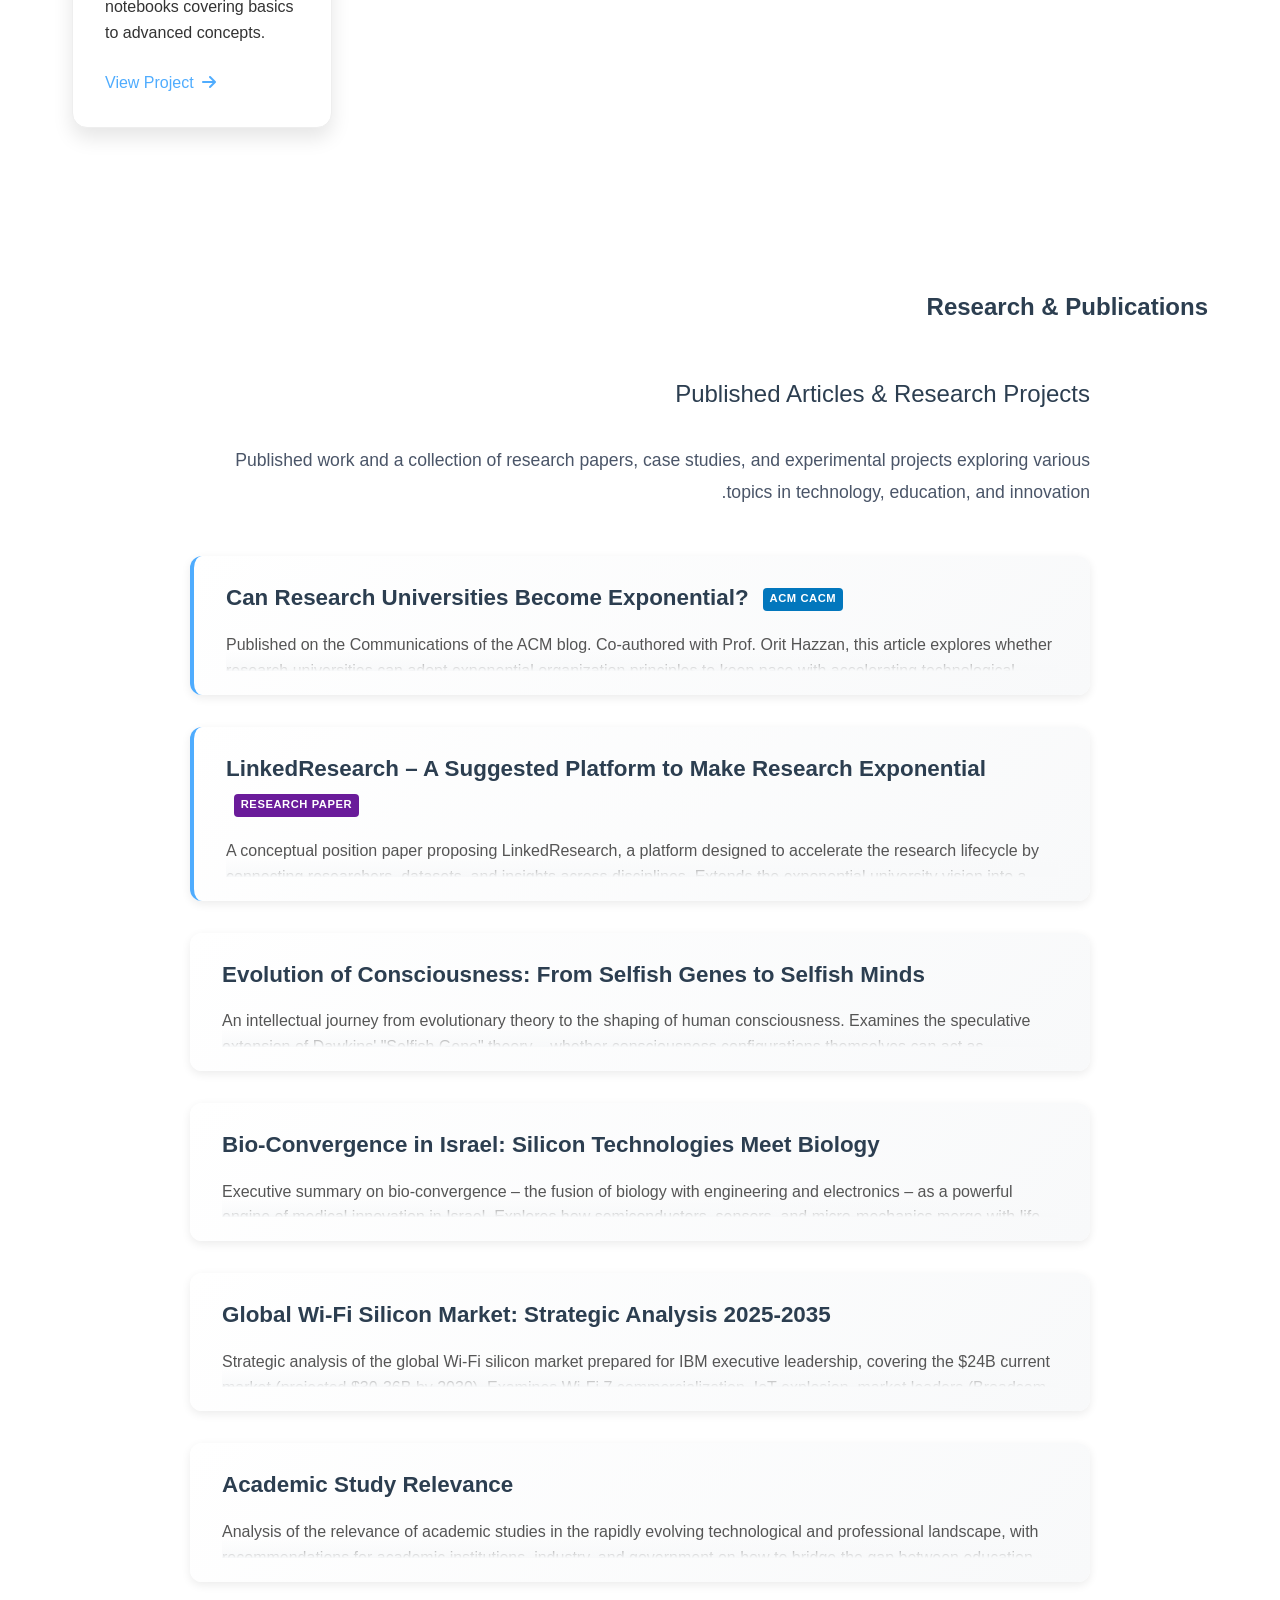
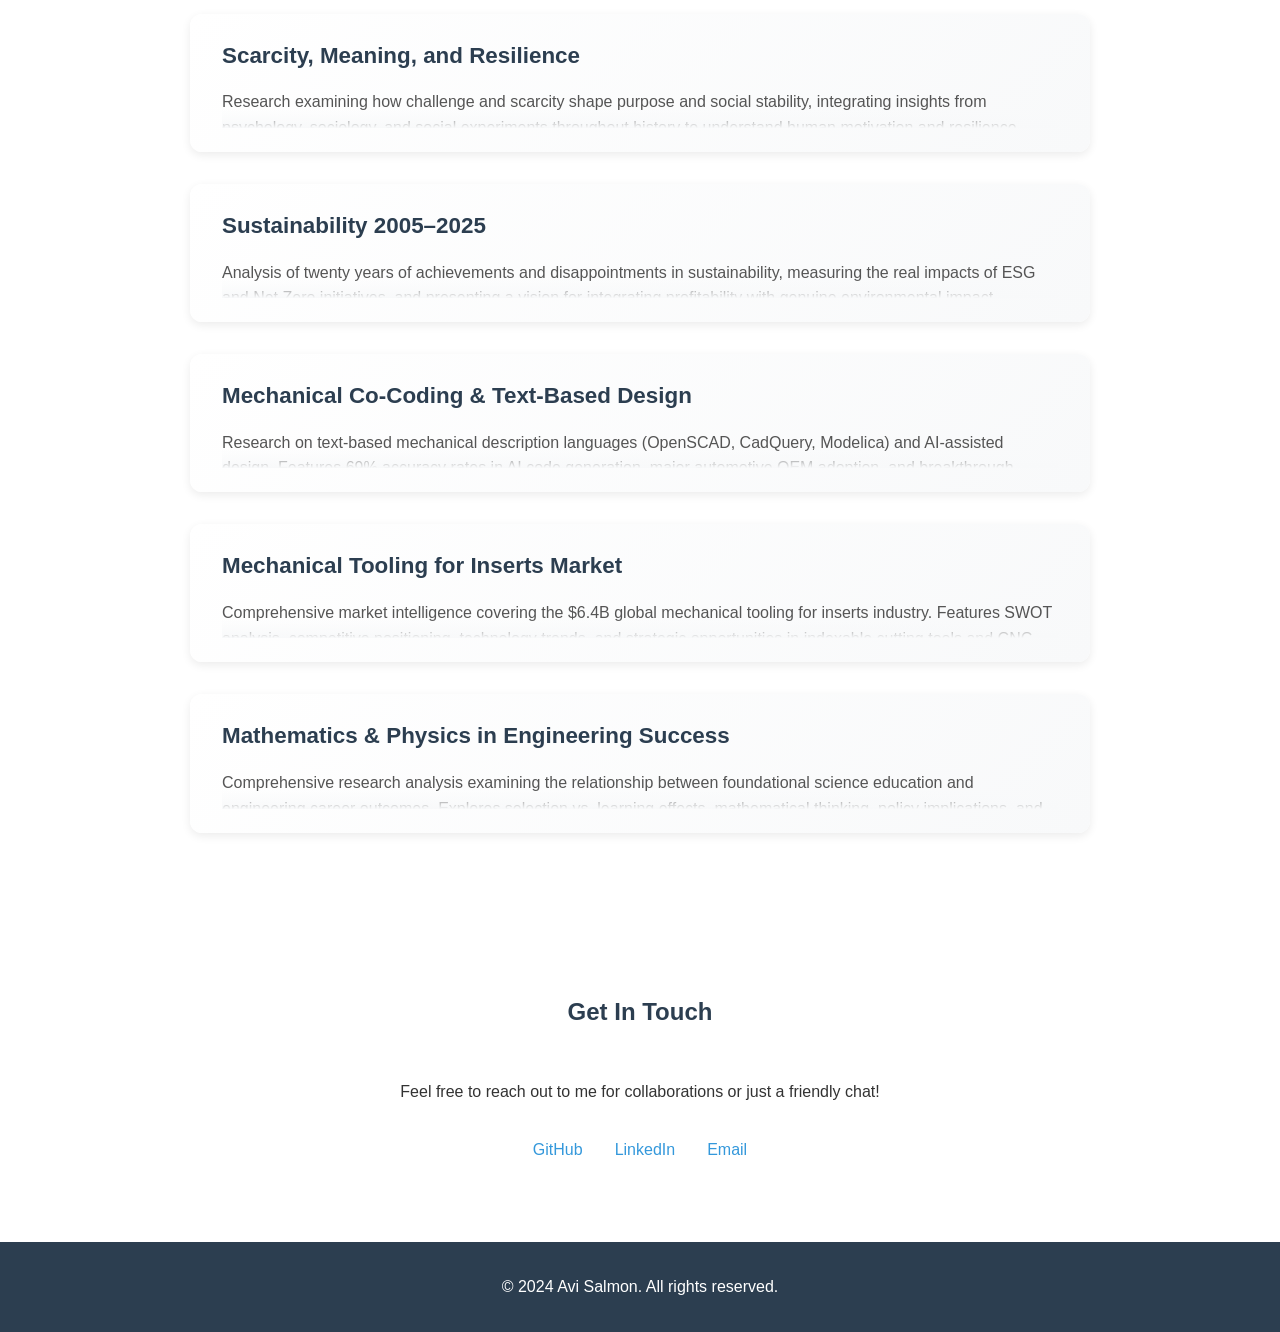
==== commit 52cda0c0: "Update index.html and tool registry" ====
--- a/index.html
+++ b/index.html
@@ -17,6 +17,7 @@
                 <li><a href="#about">About</a></li>
                 <li><a href="#projects">Projects</a></li>
                 <li><a href="#mini-research">Research & Publications</a></li>
+                <li><a href="ieee-milestones.html">IEEE Milestones</a></li>
                 <li><a href="https://avisalmon.github.io/AI_education/" target="_blank">AI Education</a></li>
                 <li><a href="youtube.html">My Videos</a></li>
                 <li><a href="#contact">Contact</a></li>
@@ -81,6 +82,15 @@
                             <i class="fas fa-code-branch"></i>
                             <h3>Tech Projects</h3>
                             <p>Hardware & Software Development</p>
+                        </div>
+                    </a>
+                    <a href="ieee-milestones.html" class="quick-link-card ieee-milestones" style="grid-column: span 2;">
+                        <div class="quick-link-content" style="flex-direction: row; align-items: center; gap: 1rem;">
+                            <i class="fas fa-award" style="font-size: 2rem; flex-shrink: 0;"></i>
+                            <div>
+                                <h3 style="margin-bottom: 0.2rem;">IEEE Milestones</h3>
+                                <p>Historical Achievements in Technology</p>
+                            </div>
                         </div>
                     </a>
                 </div>
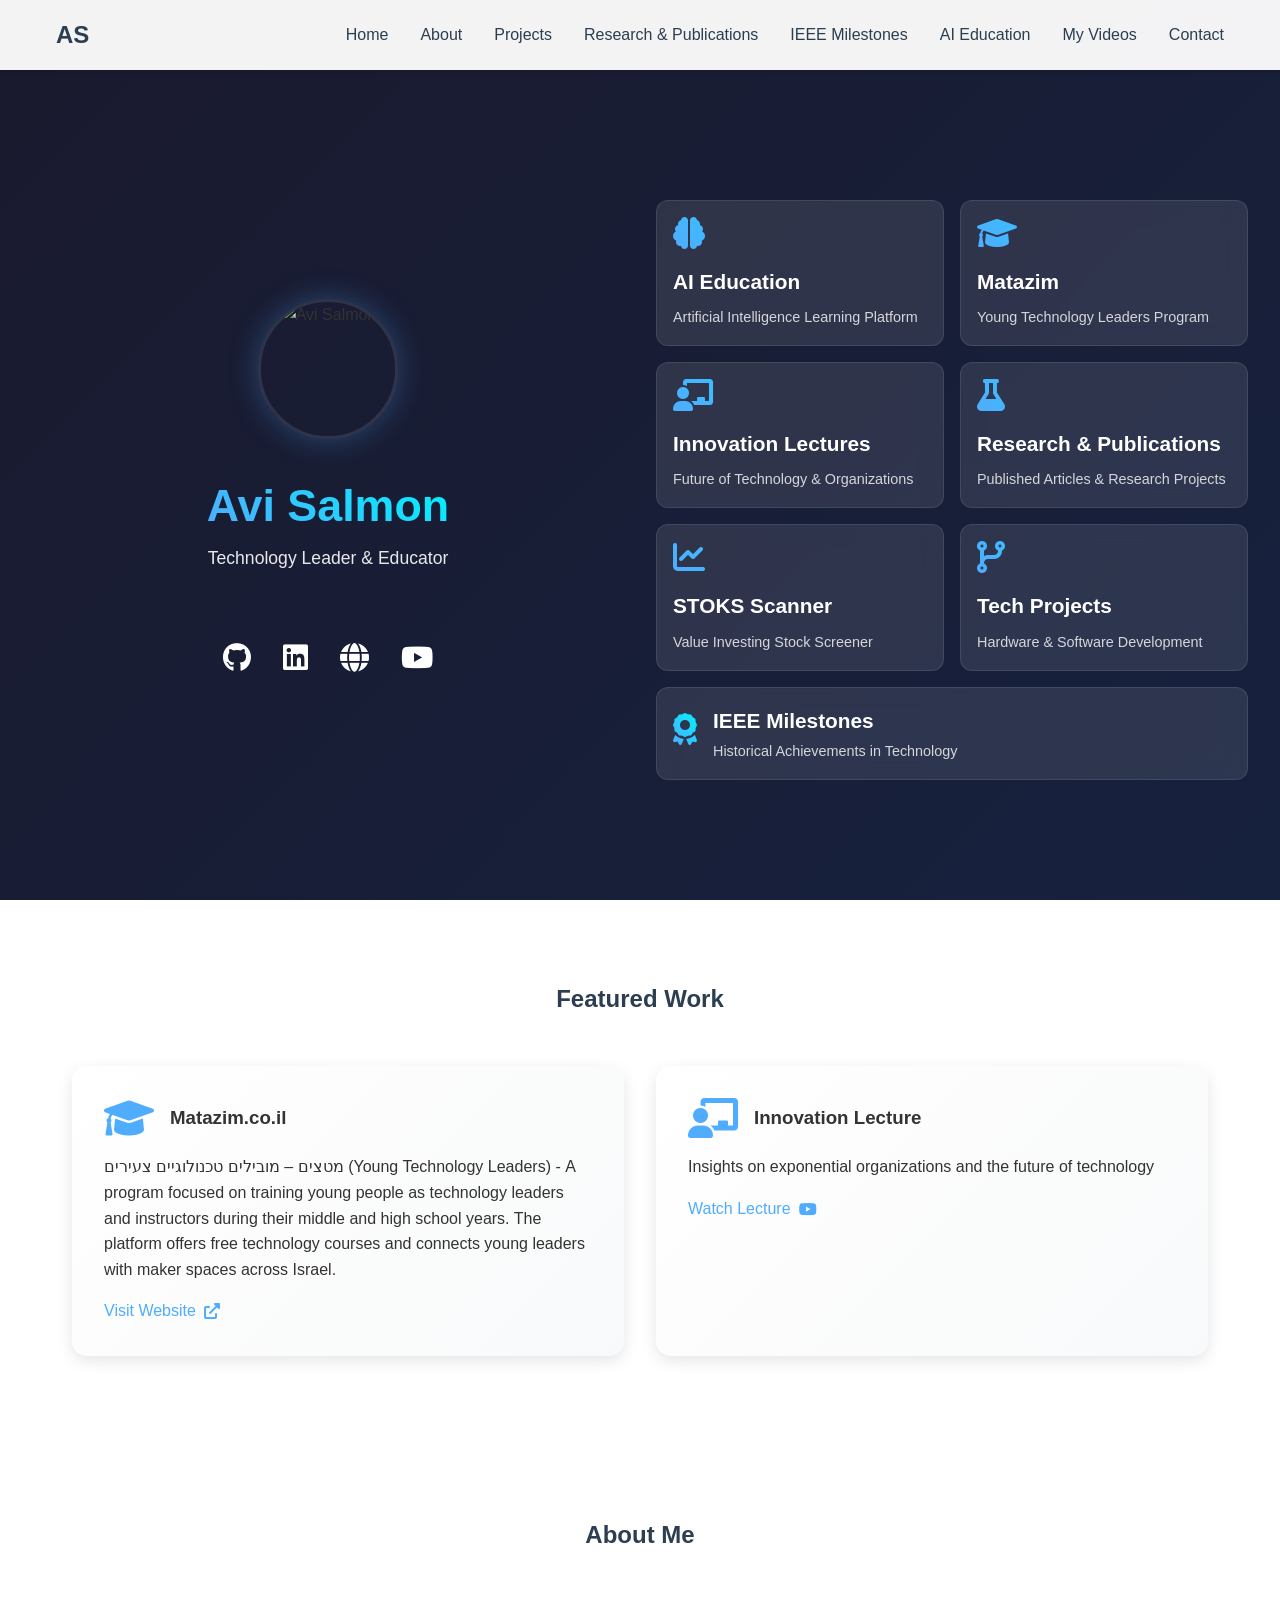
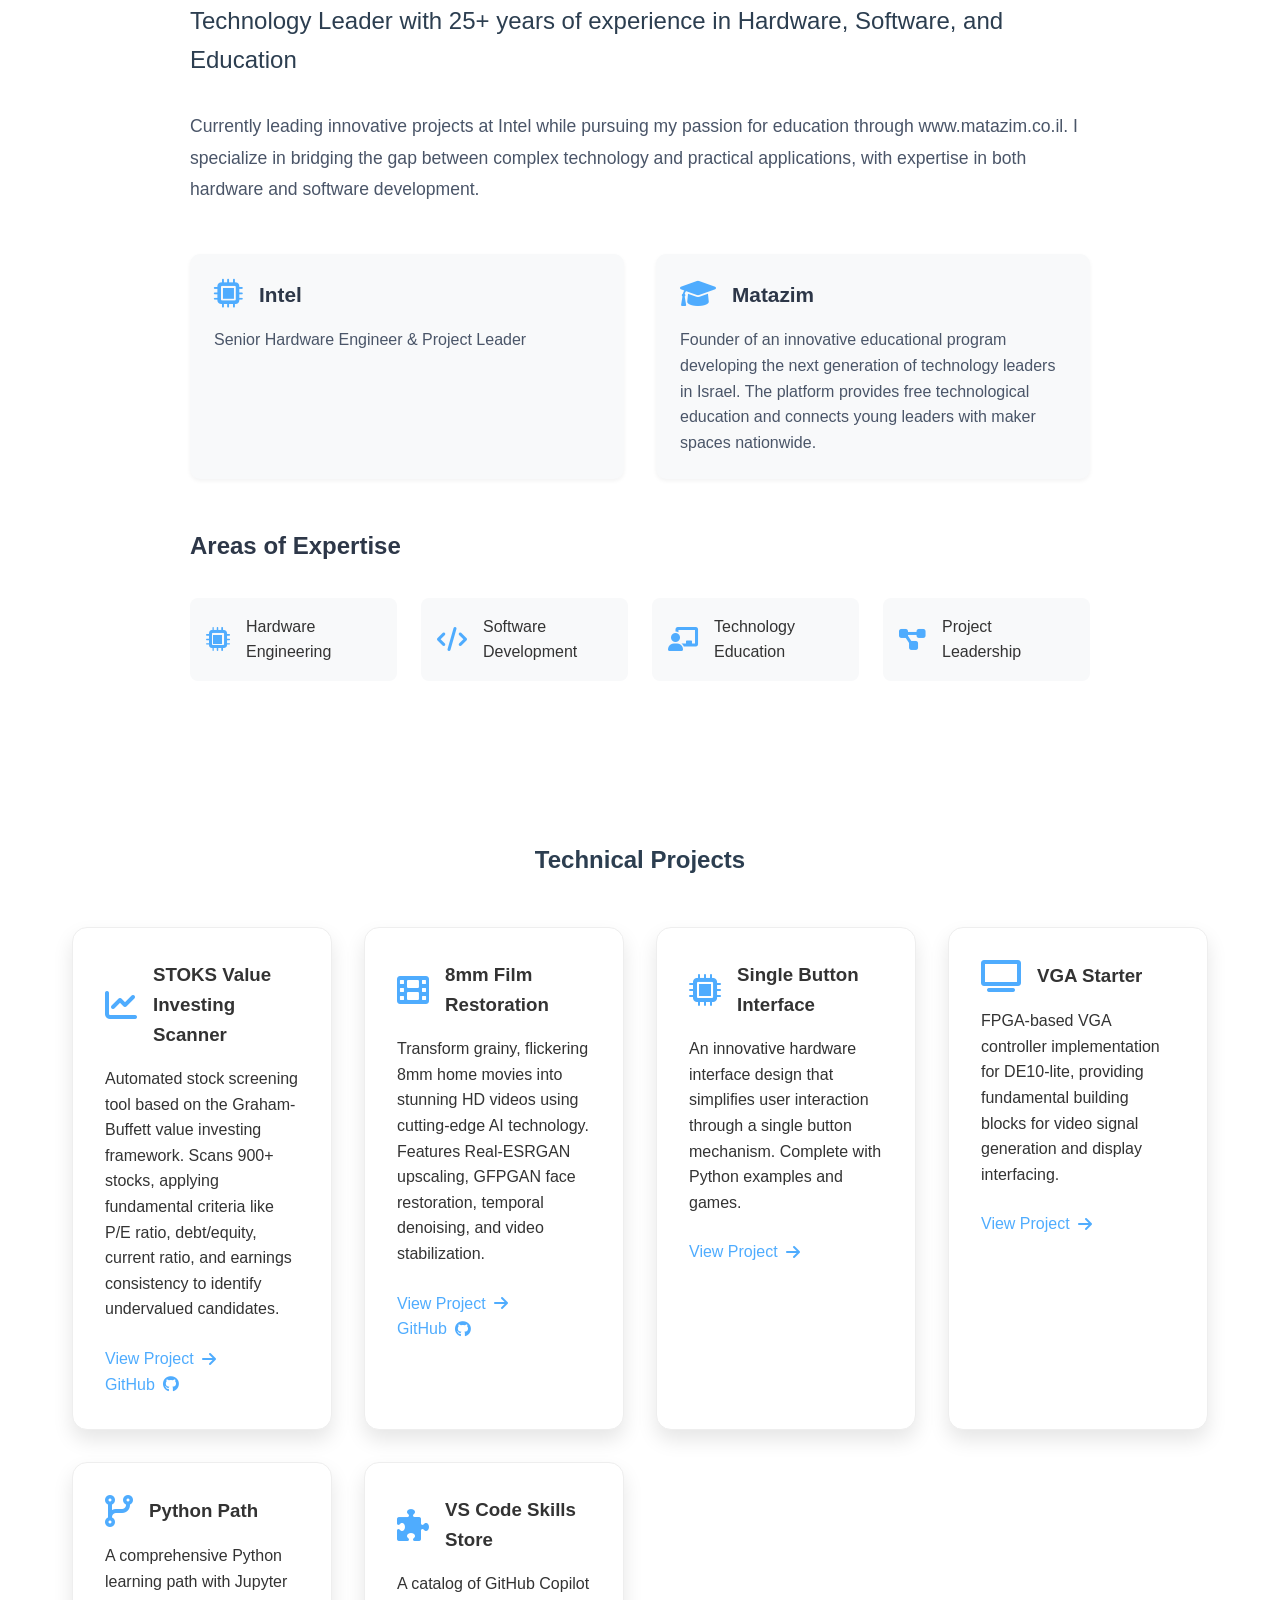
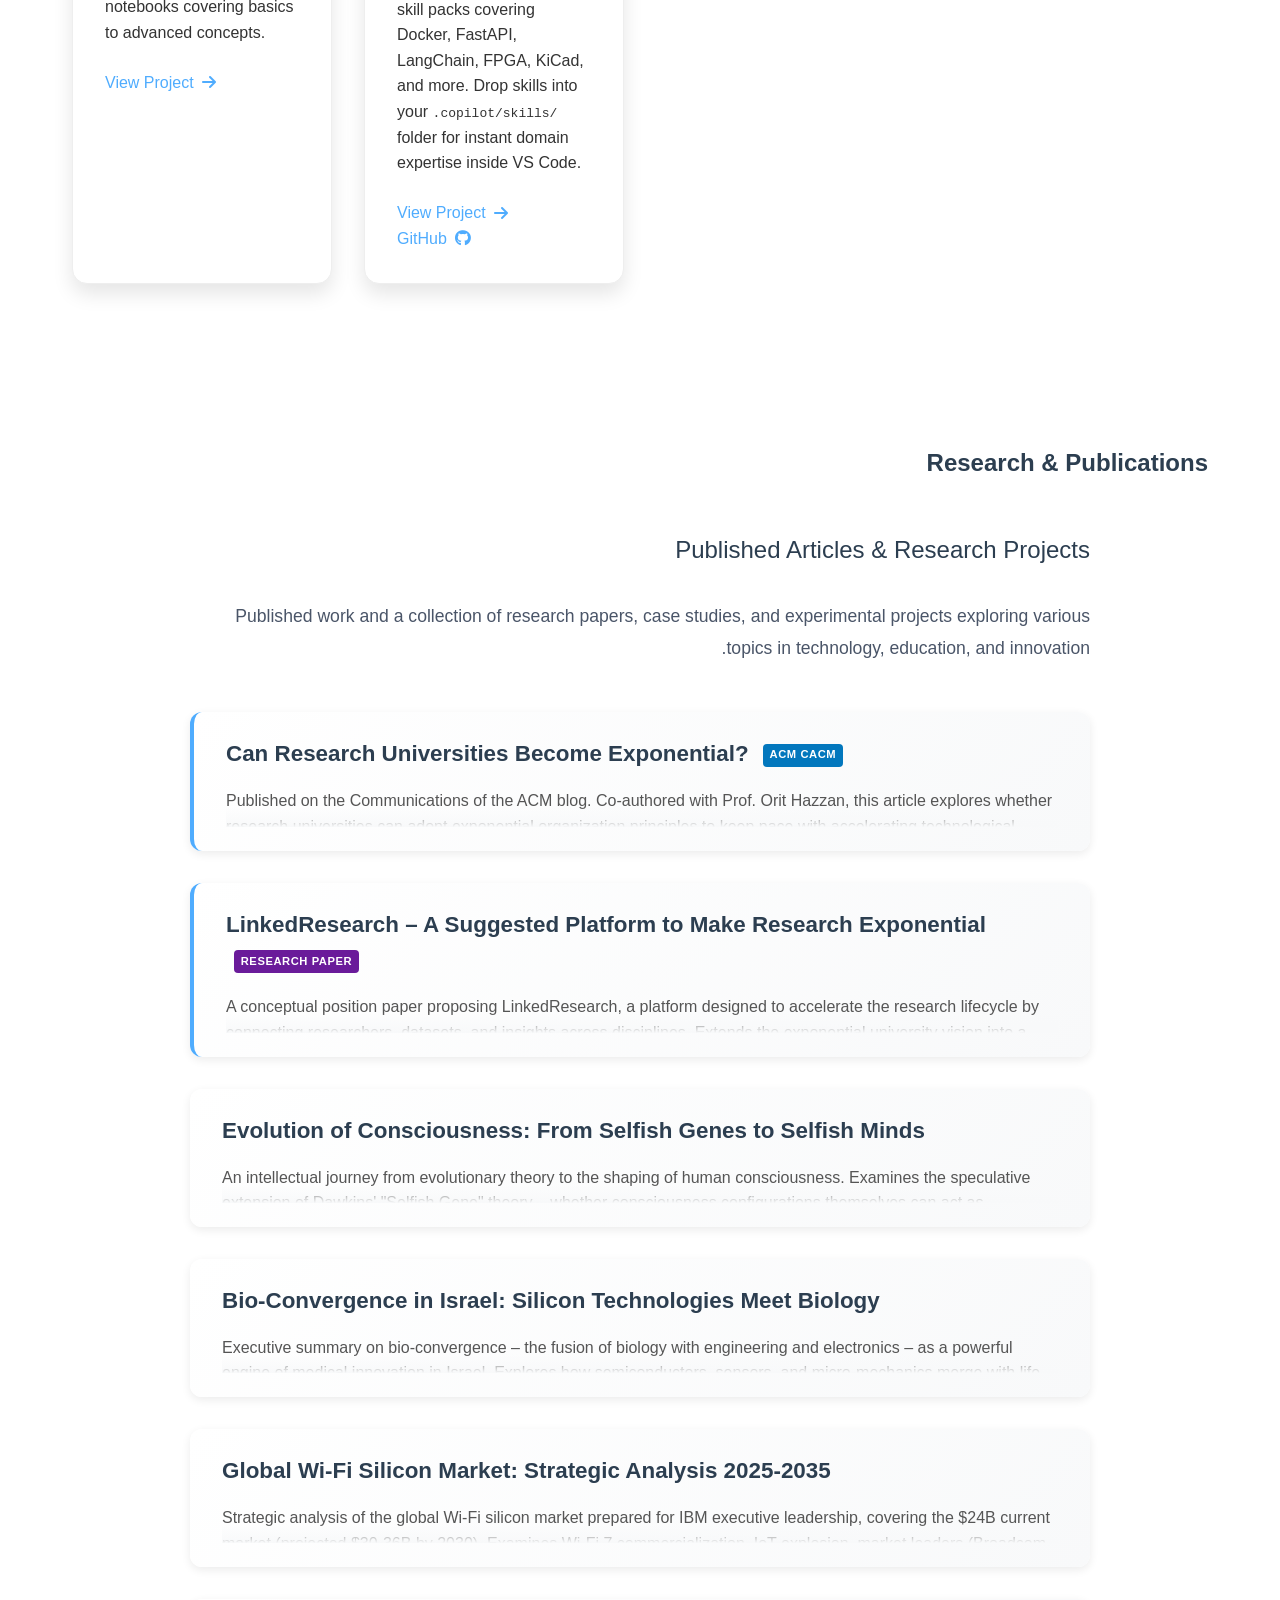
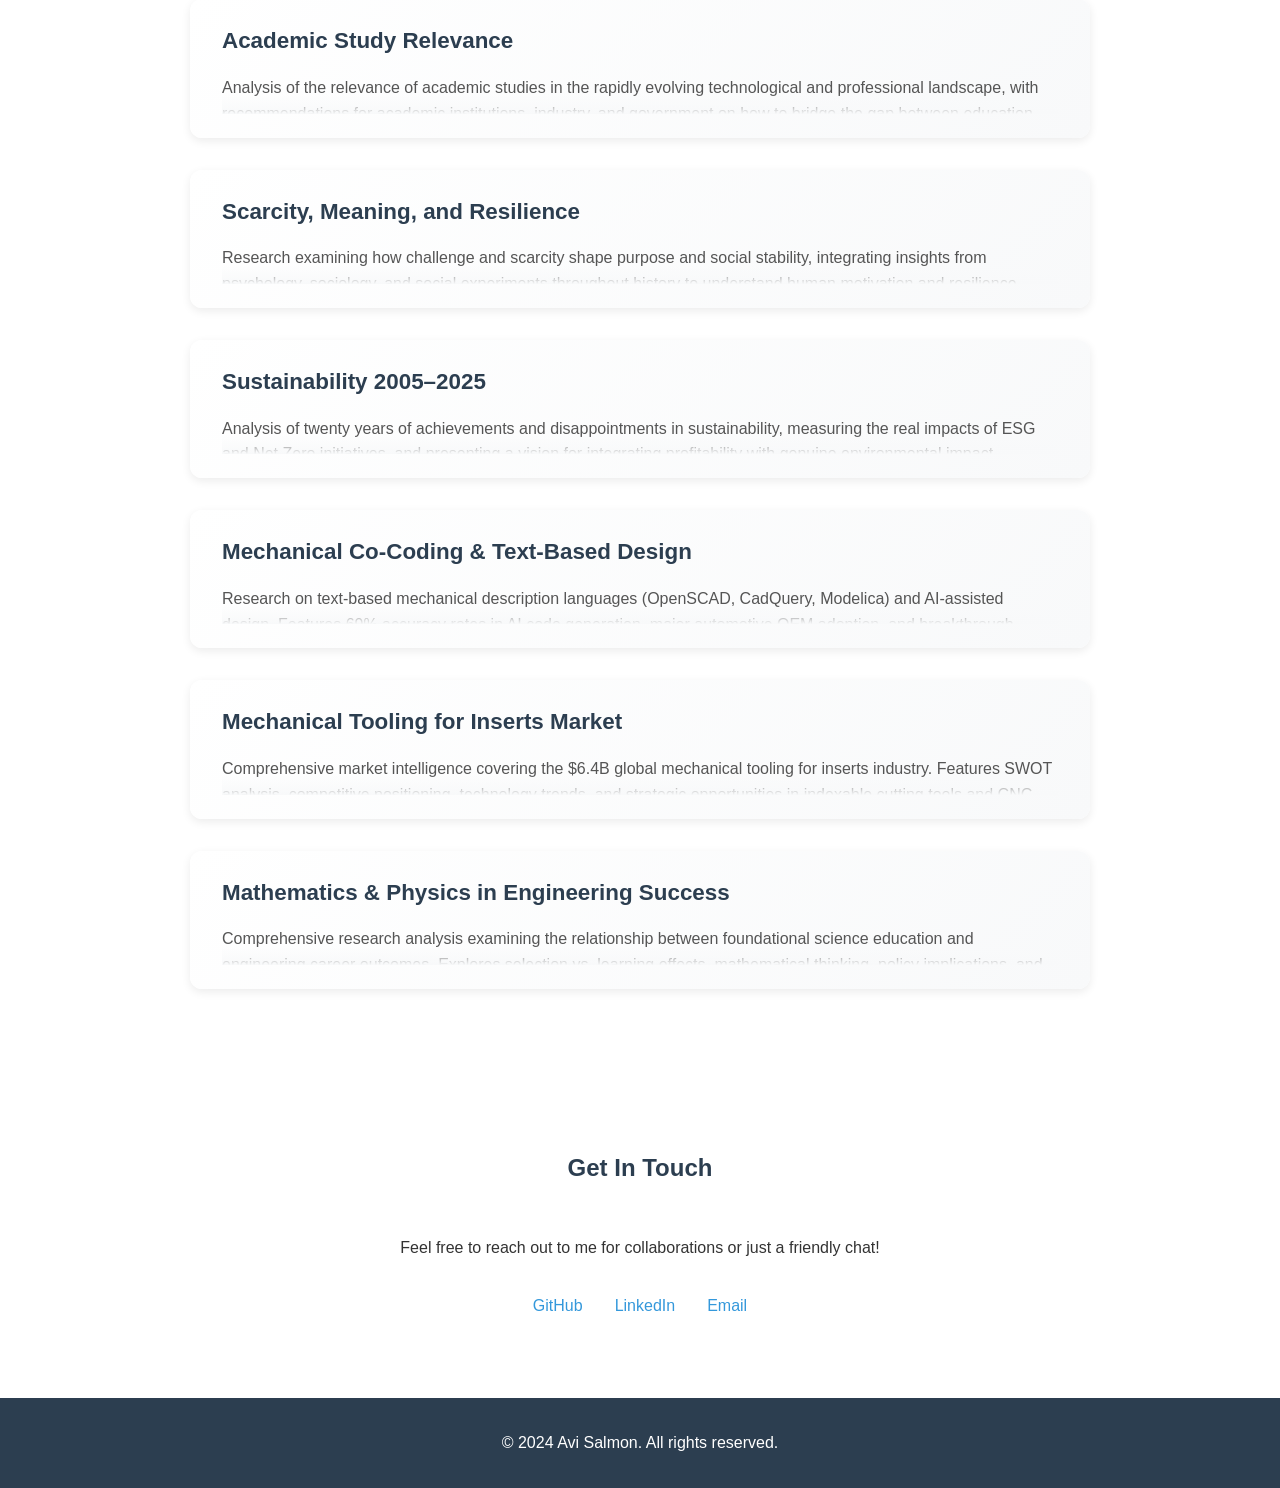
==== commit 77fd72e2: "Add VS Code Skills Store project card" ====
--- a/index.html
+++ b/index.html
@@ -205,7 +205,7 @@
                 </div>
                 <p>An innovative hardware interface design that simplifies user interaction through a single button mechanism. Complete with Python examples and games.</p>
                 <div class="project-links">
-                    <a href="https://github.com/avisalmon/single_button" target="_blank">View Project <i class="fas fa-arrow-right"></i></a>
+                    <a href="https://avisalmon.github.io/single_button/" target="_blank">View Project <i class="fas fa-arrow-right"></i></a>
                 </div>
             </div>
             <div class="project-card">
@@ -226,6 +226,17 @@
                 <p>A comprehensive Python learning path with Jupyter notebooks covering basics to advanced concepts.</p>
                 <div class="project-links">
                     <a href="https://github.com/avisalmon/PythonPath" target="_blank">View Project <i class="fas fa-arrow-right"></i></a>
+                </div>
+            </div>
+            <div class="project-card">
+                <div class="project-header">
+                    <i class="fas fa-puzzle-piece"></i>
+                    <h3>VS Code Skills Store</h3>
+                </div>
+                <p>A catalog of GitHub Copilot skill packs covering Docker, FastAPI, LangChain, FPGA, KiCad, and more. Drop skills into your <code>.copilot/skills/</code> folder for instant domain expertise inside VS Code.</p>
+                <div class="project-links">
+                    <a href="https://avisalmon.github.io/skills_vscode/" target="_blank">View Project <i class="fas fa-arrow-right"></i></a>
+                    <a href="https://github.com/avisalmon/skills_vscode" target="_blank">GitHub <i class="fab fa-github"></i></a>
                 </div>
             </div>
         </div>
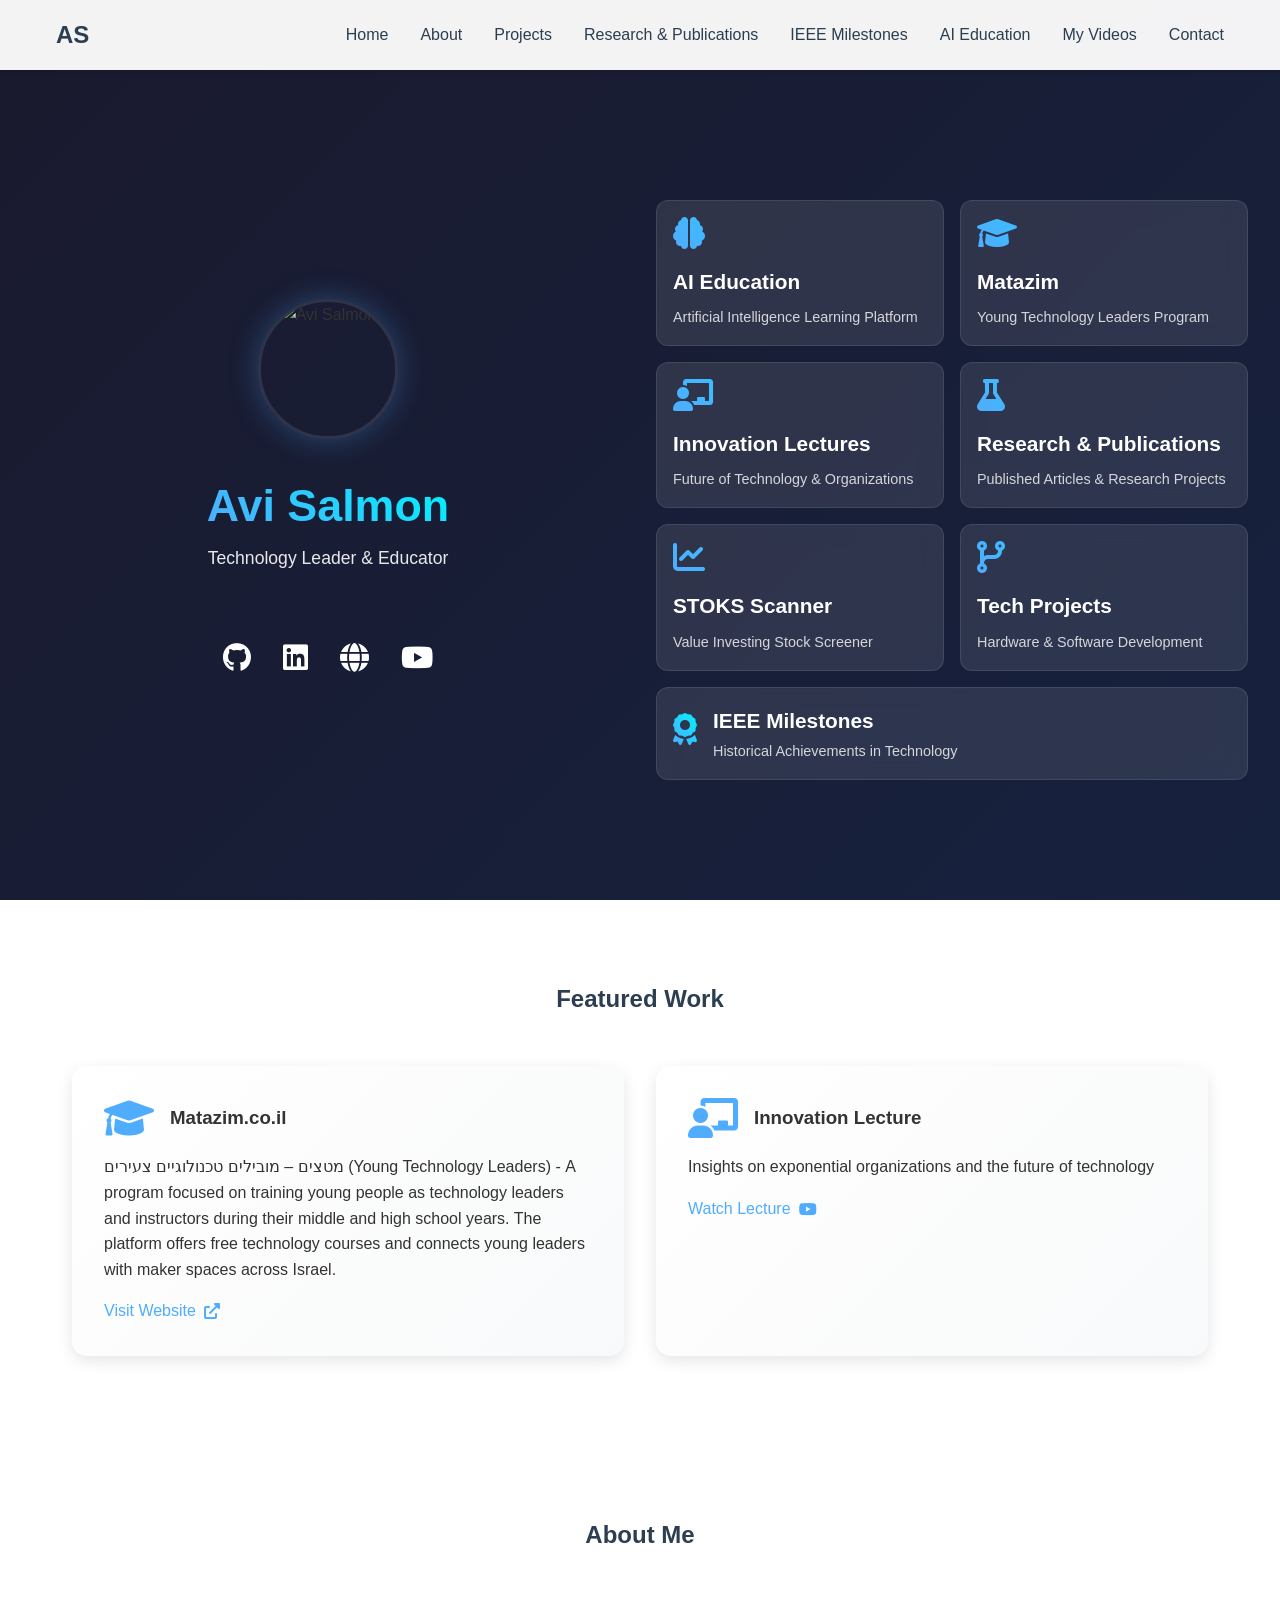
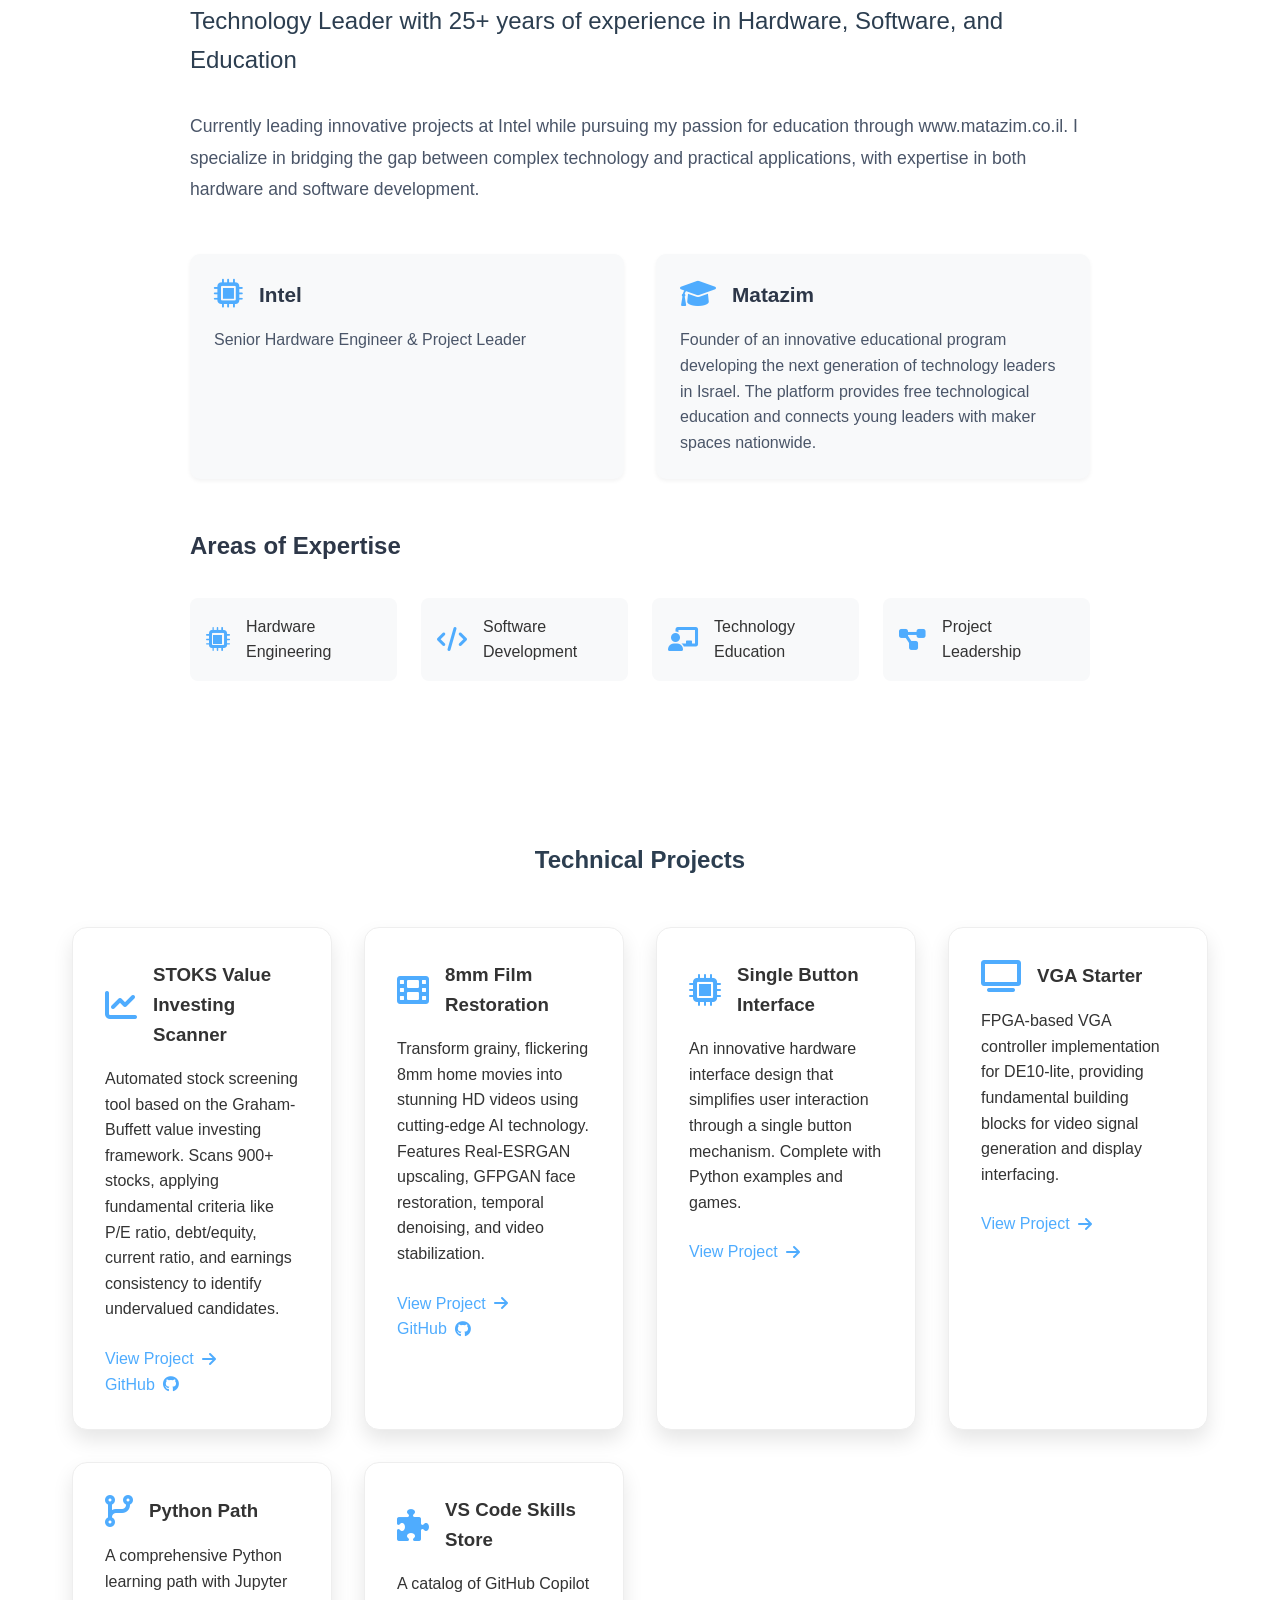
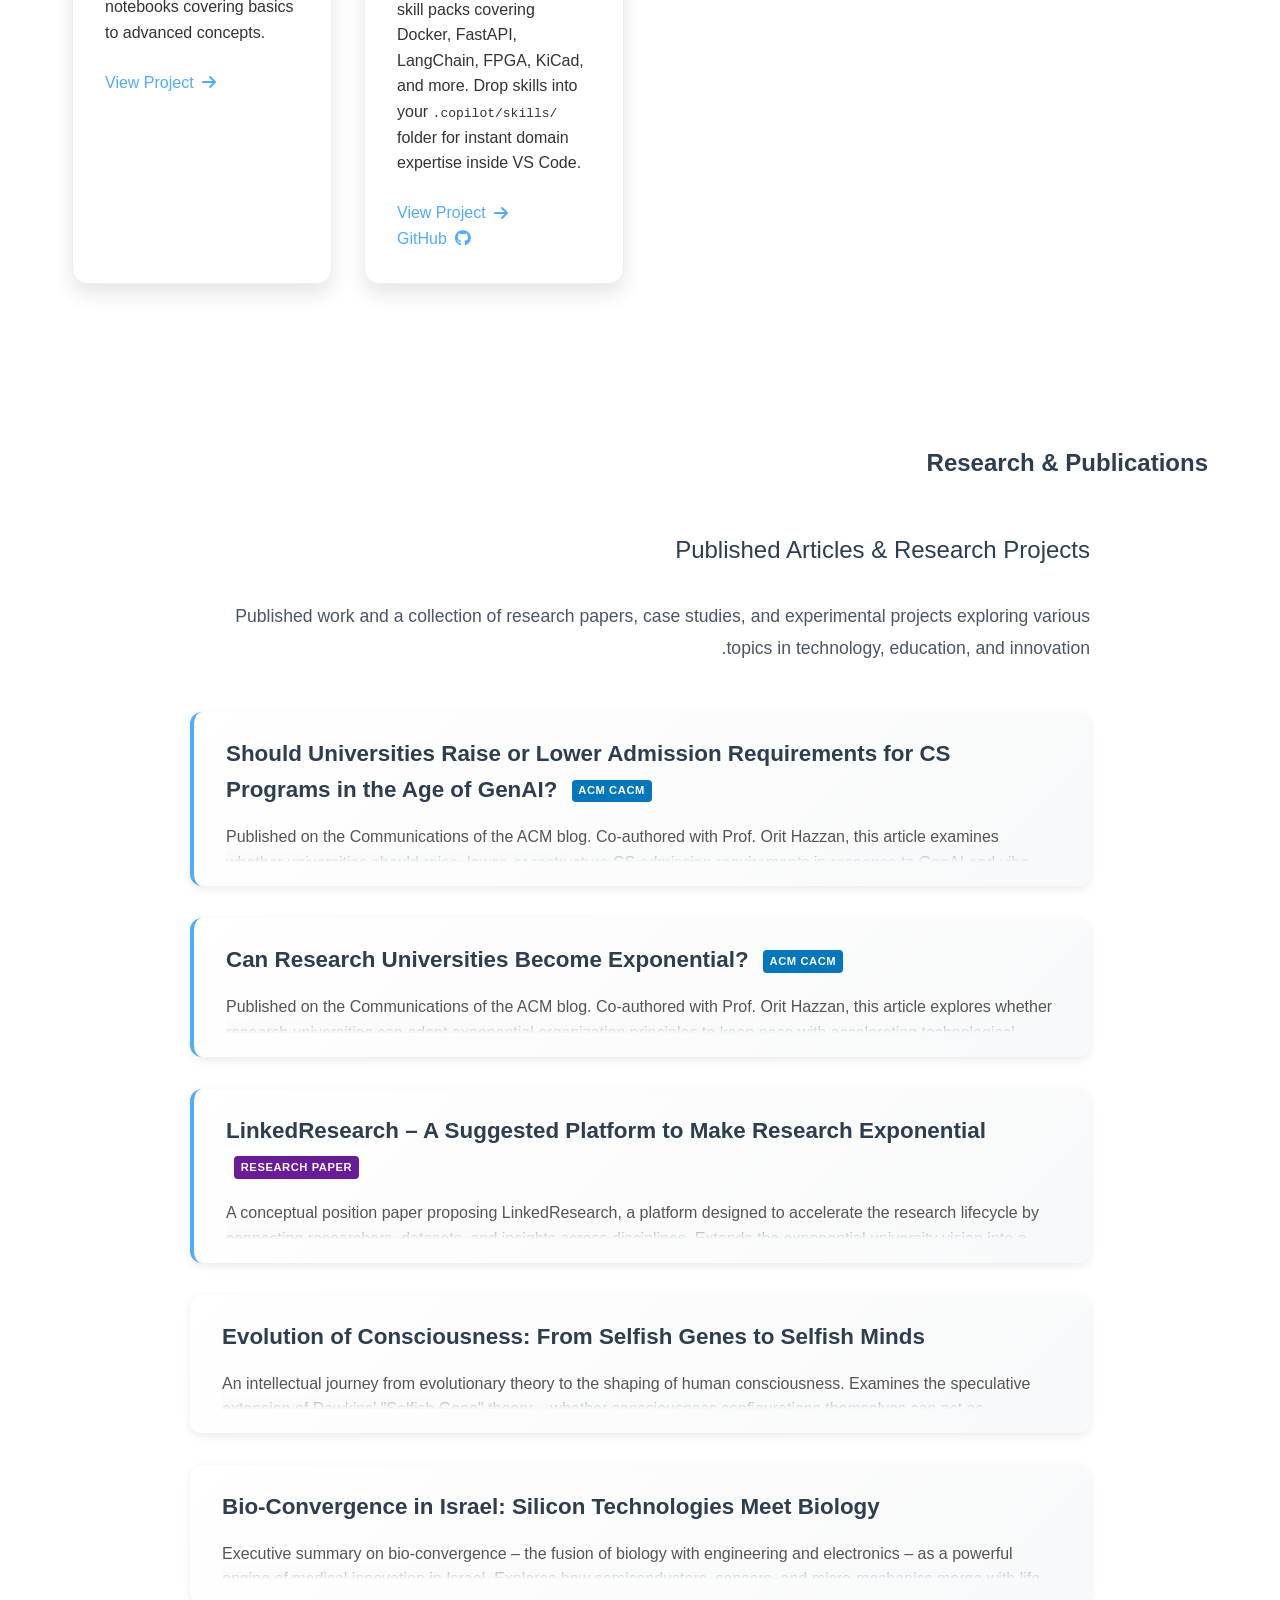
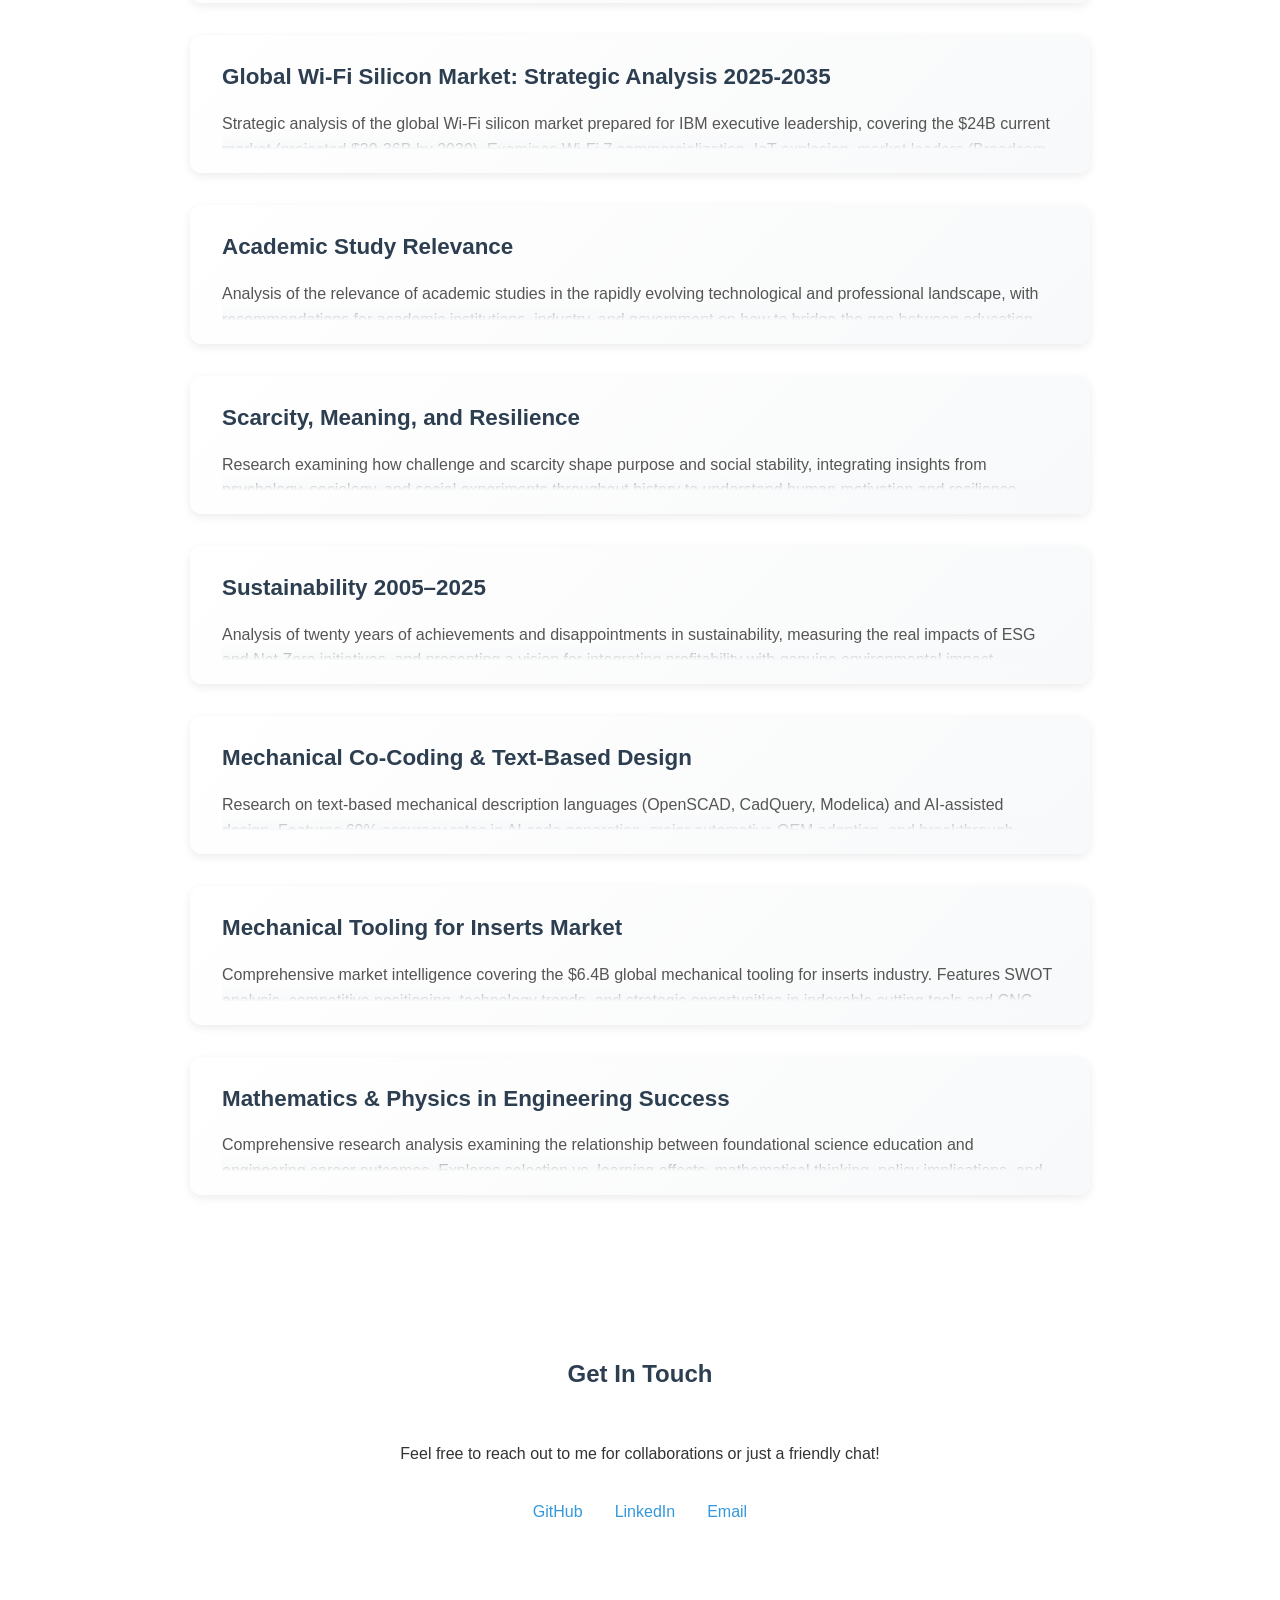
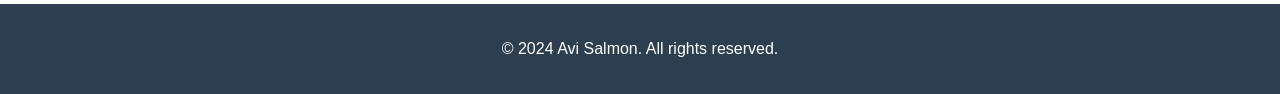
==== commit 1939980f: "Add CACM publication" ====
--- a/index.html
+++ b/index.html
@@ -250,6 +250,14 @@
             
             <div class="research-list">
                 <div class="research-item published">
+                    <h3><a href="https://cacm.acm.org/blogcacm/should-universities-raise-or-lower-admission-requirements-for-cs-programs-in-the-age-of-genai/" target="_blank" class="research-title">Should Universities Raise or Lower Admission Requirements for CS Programs in the Age of GenAI?</a> <span class="pub-badge acm">ACM CACM</span></h3>
+                    <div class="research-description collapsed">
+                        <p>Published on the Communications of the ACM blog. Co-authored with Prof. Orit Hazzan, this article examines whether universities should raise, lower, or restructure CS admission requirements in response to GenAI and vibe coding. Argues for a strategic middle ground: redefining standards to attract diverse problem-solvers and adapting curricula to emphasize skills AI cannot replace, including interdisciplinary thinking, soft skills, and deeper domain expertise.</p>
+                        <a href="#" class="read-more" onclick="toggleDescription(event, this)">Read more</a>
+                    </div>
+                </div>
+
+                <div class="research-item published">
                     <h3><a href="https://cacm.acm.org/blogcacm/can-research-universities-become-exponential/" target="_blank" class="research-title">Can Research Universities Become Exponential?</a> <span class="pub-badge acm">ACM CACM</span></h3>
                     <div class="research-description collapsed">
                         <p>Published on the Communications of the ACM blog. Co-authored with Prof. Orit Hazzan, this article explores whether research universities can adopt exponential organization principles to keep pace with accelerating technological change, and what structural shifts are needed to make academic institutions more agile and impactful.</p>
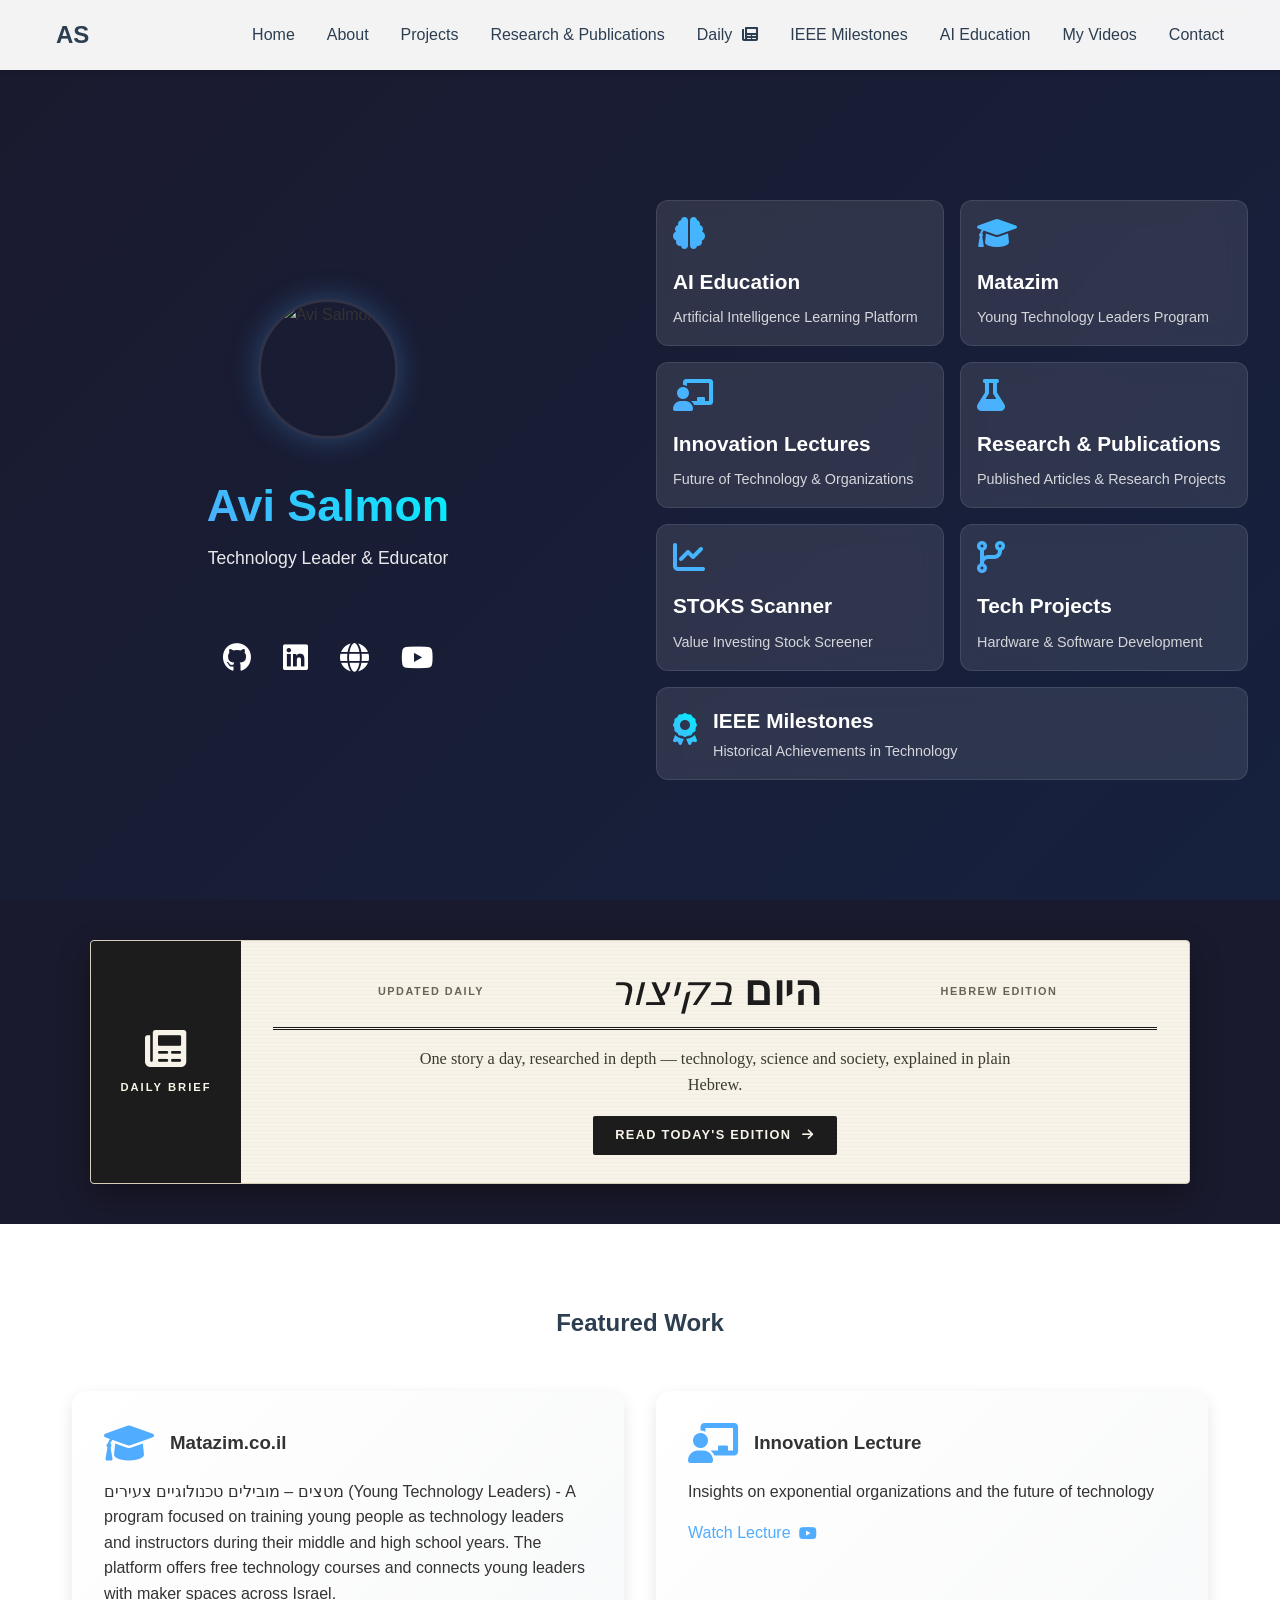
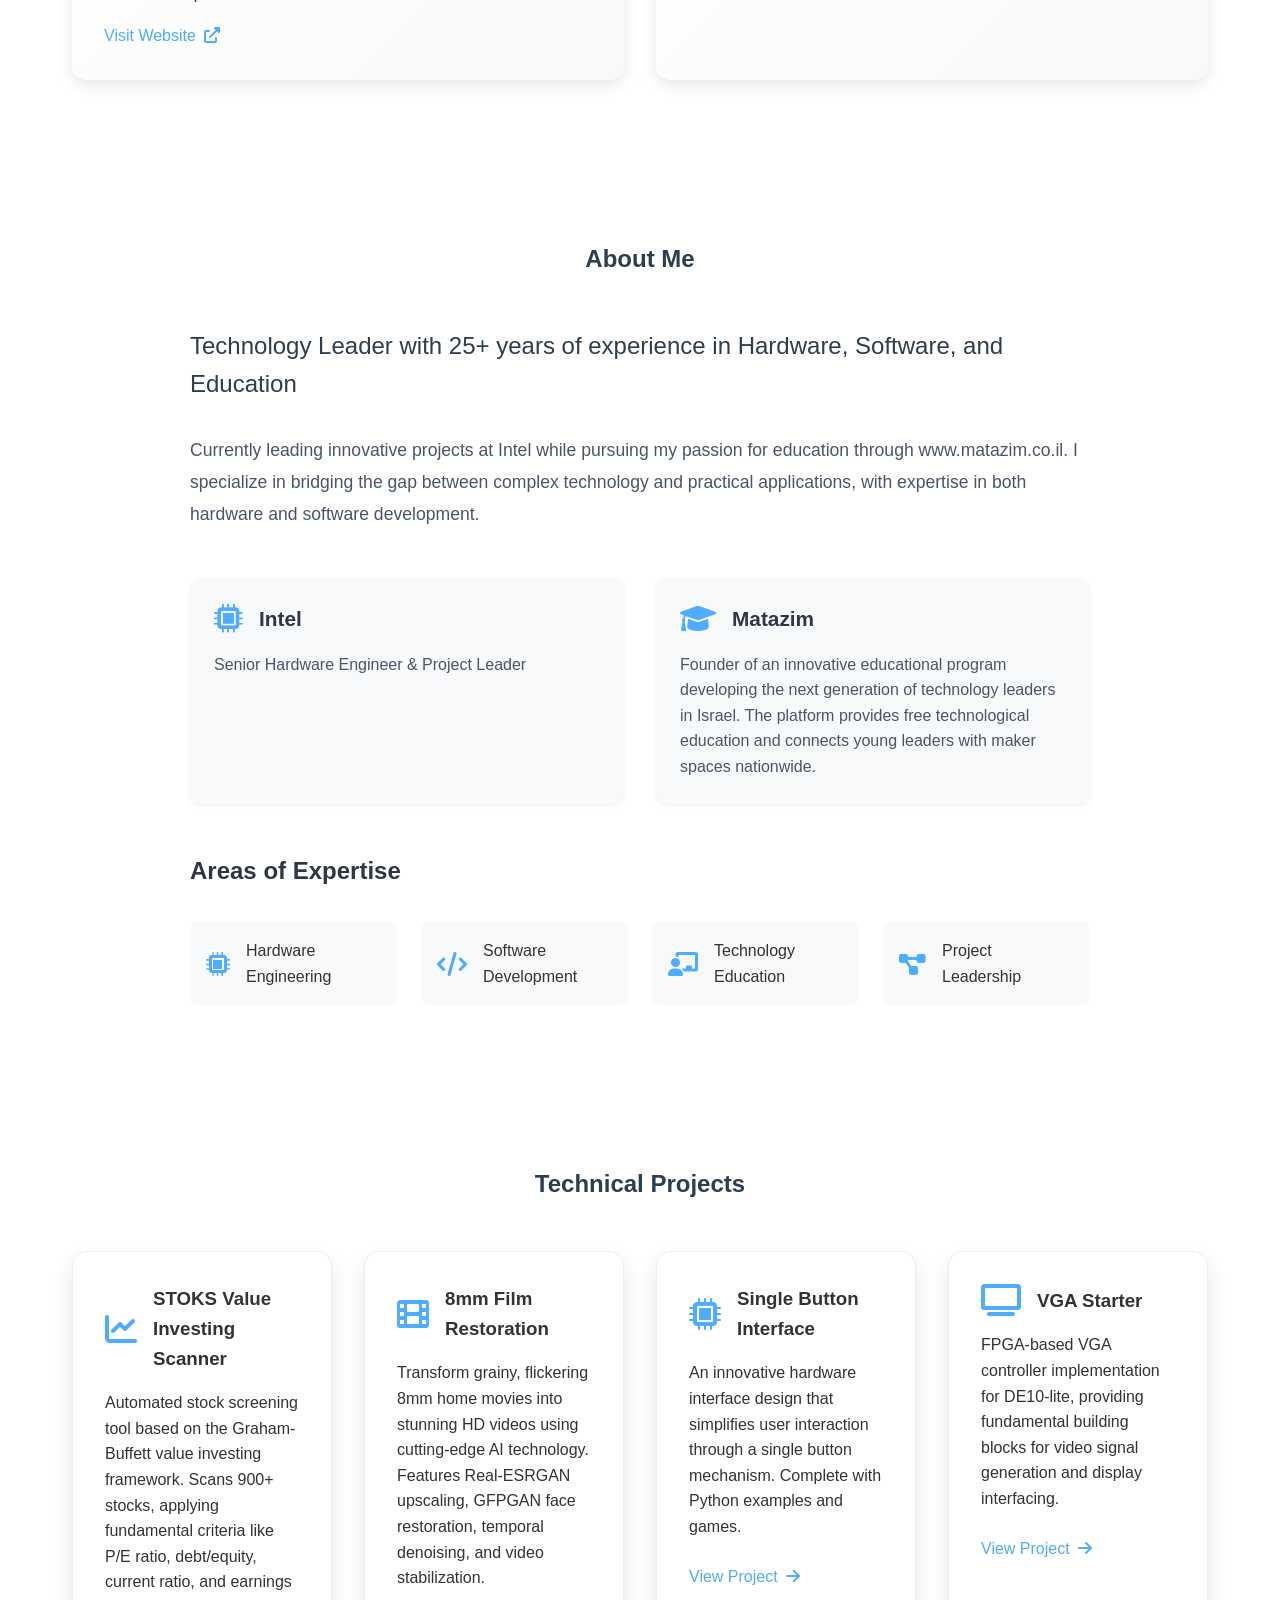
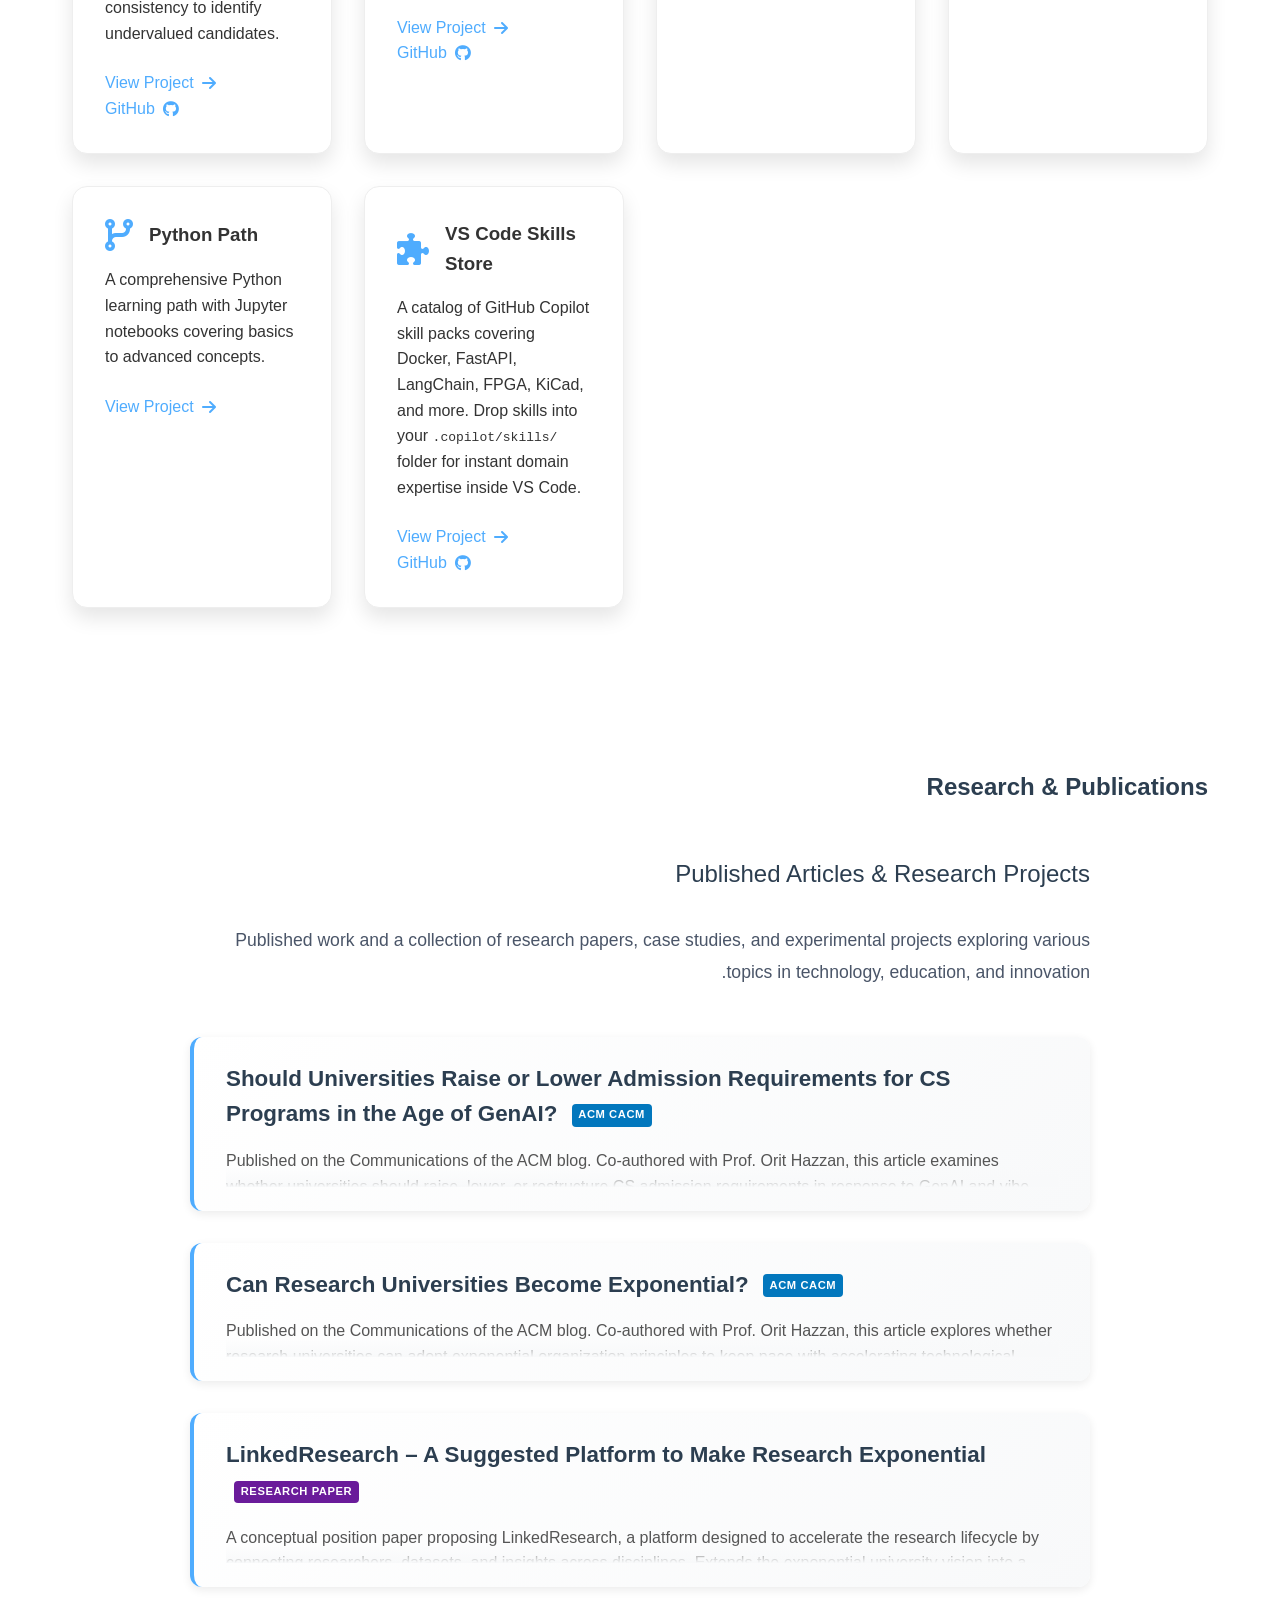
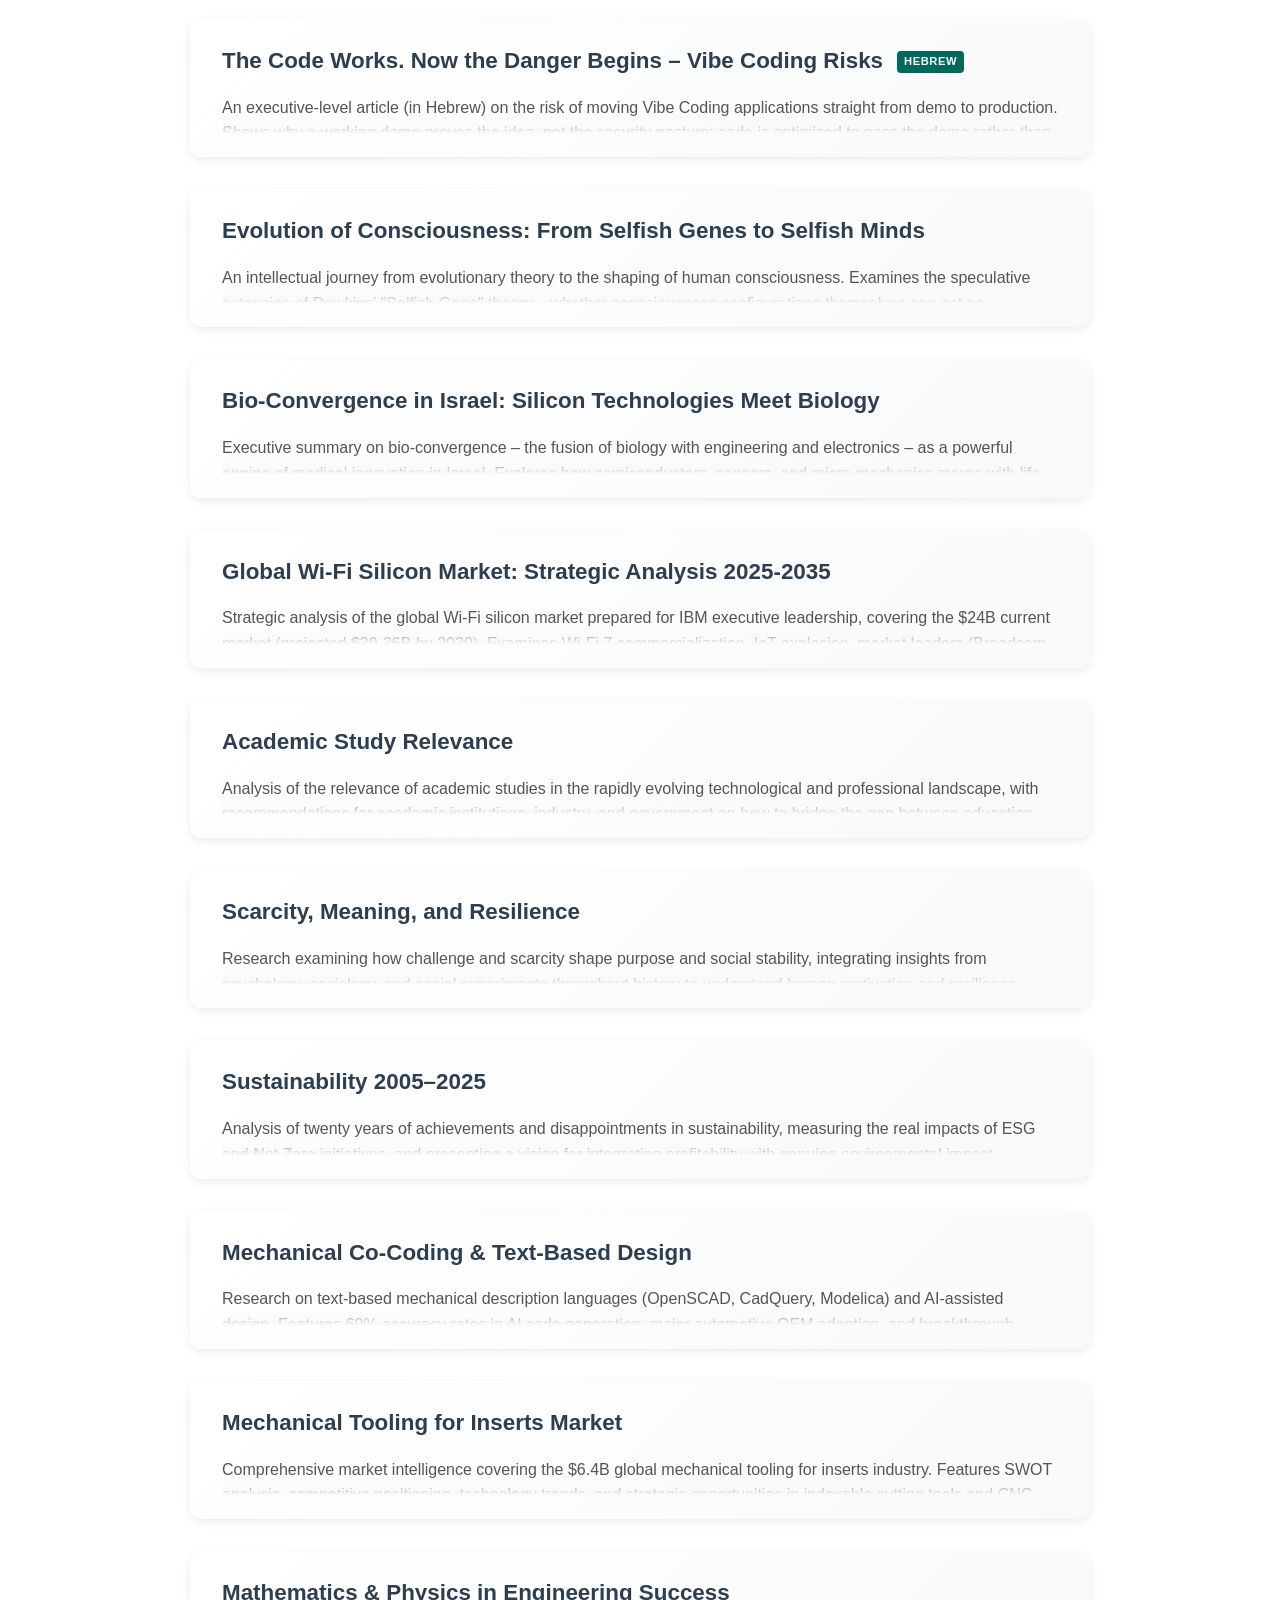
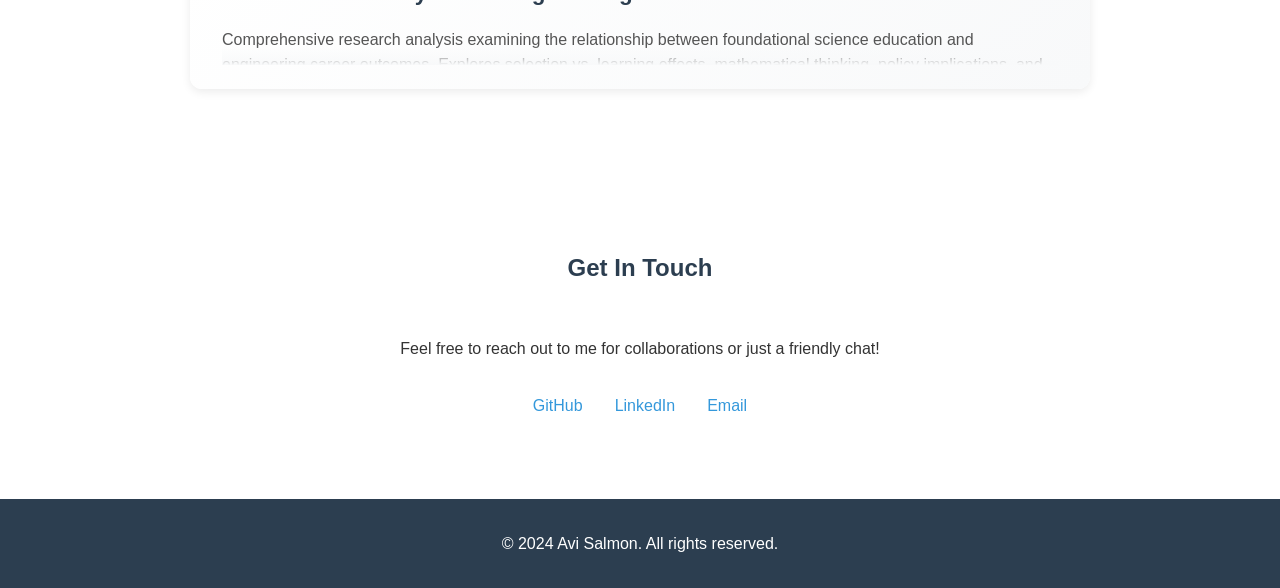
==== commit a26bfee8: "Add Daily Brief newspaper banner and Vibe Coding Risks study - Add prominent newspaper-styled Daily " ====
--- a/index.html
+++ b/index.html
@@ -17,6 +17,7 @@
                 <li><a href="#about">About</a></li>
                 <li><a href="#projects">Projects</a></li>
                 <li><a href="#mini-research">Research & Publications</a></li>
+                <li><a href="https://avisalmon.github.io/daily/" target="_blank" class="nav-daily">Daily <i class="fas fa-newspaper"></i></a></li>
                 <li><a href="ieee-milestones.html">IEEE Milestones</a></li>
                 <li><a href="https://avisalmon.github.io/AI_education/" target="_blank">AI Education</a></li>
                 <li><a href="youtube.html">My Videos</a></li>
@@ -96,6 +97,24 @@
                 </div>
             </div>
         </div>
+    </section>
+
+    <section id="daily" class="daily-banner">
+        <a href="https://avisalmon.github.io/daily/" target="_blank" class="daily-paper">
+            <div class="daily-flag">
+                <i class="fas fa-newspaper"></i>
+                <span>Daily Brief</span>
+            </div>
+            <div class="daily-body">
+                <div class="daily-masthead">
+                    <span class="daily-edition">Updated Daily</span>
+                    <h2 class="daily-title">היום <span class="thin">בקיצור</span></h2>
+                    <span class="daily-edition">Hebrew Edition</span>
+                </div>
+                <p class="daily-deck">One story a day, researched in depth &mdash; technology, science and society, explained in plain Hebrew.</p>
+                <span class="daily-cta">Read today's edition <i class="fas fa-arrow-right"></i></span>
+            </div>
+        </a>
     </section>
 
     <section id="featured" class="section">
@@ -269,6 +288,14 @@
                     <h3><a href="https://omnisol-socrates.s3.amazonaws.com/investigation-faf5dd48-46c4-4b57-918d-3386731c67da/document-files/full-text-51ac124a-007a-4903-8899-52aae67b21c1.pdf" target="_blank" class="research-title">LinkedResearch &ndash; A Suggested Platform to Make Research Exponential</a> <span class="pub-badge paper">Research Paper</span></h3>
                     <div class="research-description collapsed">
                         <p>A conceptual position paper proposing LinkedResearch, a platform designed to accelerate the research lifecycle by connecting researchers, datasets, and insights across disciplines. Extends the exponential university vision into a concrete technological framework for making academic research more collaborative, discoverable, and impactful.</p>
+                        <a href="#" class="read-more" onclick="toggleDescription(event, this)">Read more</a>
+                    </div>
+                </div>
+
+                <div class="research-item">
+                    <h3><a href="https://avisalmon.github.io/vibecoding/" target="_blank" class="research-title">The Code Works. Now the Danger Begins &ndash; Vibe Coding Risks</a> <span class="pub-badge hebrew">Hebrew</span></h3>
+                    <div class="research-description collapsed">
+                        <p>An executive-level article (in Hebrew) on the risk of moving Vibe Coding applications straight from demo to production. Shows why a working demo proves the idea, not the security posture: code is optimized to pass the demo rather than an attack, and the person approving it is often the least equipped to review it. Includes three recurring vulnerability patterns, an evidence review of real incidents and sources, practical safeguards, and five questions for the boardroom. The argument is not to stop using AI-assisted development, but to stop the jump straight to production.</p>
                         <a href="#" class="read-more" onclick="toggleDescription(event, this)">Read more</a>
                     </div>
                 </div>
--- a/styles.css
+++ b/styles.css
@@ -196,6 +196,162 @@
     .quick-links {
         grid-template-columns: 1fr;
         padding: 1rem 0;
+    }
+}
+
+/* Daily Brief newspaper banner */
+.daily-banner {
+    padding: 2.5rem 2rem;
+    background: #1a1a2e;
+}
+
+.daily-paper {
+    display: flex;
+    align-items: stretch;
+    gap: 0;
+    max-width: 1100px;
+    margin: 0 auto;
+    text-decoration: none;
+    color: #1c1c1c;
+    background: #f7f3e8;
+    background-image:
+        repeating-linear-gradient(0deg, rgba(0,0,0,0.022) 0 1px, transparent 1px 4px);
+    border: 1px solid #d8cfb8;
+    border-radius: 4px;
+    box-shadow: 0 12px 30px rgba(0, 0, 0, 0.35);
+    overflow: hidden;
+    transition: transform 0.3s ease, box-shadow 0.3s ease;
+}
+
+.daily-paper:hover {
+    transform: translateY(-4px);
+    box-shadow: 0 18px 40px rgba(0, 0, 0, 0.45);
+}
+
+.daily-flag {
+    display: flex;
+    flex-direction: column;
+    justify-content: center;
+    align-items: center;
+    gap: 0.6rem;
+    flex-shrink: 0;
+    width: 150px;
+    padding: 1.5rem 1rem;
+    background: #1c1c1c;
+    color: #f7f3e8;
+    text-align: center;
+}
+
+.daily-flag i {
+    font-size: 2.6rem;
+}
+
+.daily-flag span {
+    font-size: 0.7rem;
+    font-weight: 700;
+    text-transform: uppercase;
+    letter-spacing: 0.18em;
+}
+
+.daily-body {
+    flex: 1;
+    padding: 1.75rem 2rem;
+    text-align: center;
+}
+
+.daily-masthead {
+    display: flex;
+    align-items: center;
+    justify-content: center;
+    gap: 1.25rem;
+    padding-bottom: 0.75rem;
+    border-bottom: 3px double #1c1c1c;
+}
+
+.daily-edition {
+    flex: 1;
+    font-size: 0.68rem;
+    font-weight: 700;
+    text-transform: uppercase;
+    letter-spacing: 0.14em;
+    color: #6b6355;
+}
+
+.daily-title {
+    margin: 0;
+    font-family: Georgia, 'Times New Roman', serif;
+    font-size: 2.6rem;
+    font-weight: 700;
+    line-height: 1.1;
+    letter-spacing: 0.01em;
+    color: #1c1c1c;
+    direction: rtl;
+}
+
+.daily-title .thin {
+    font-weight: 400;
+    font-style: italic;
+}
+
+.daily-deck {
+    max-width: 620px;
+    margin: 1rem auto 1.1rem;
+    font-family: Georgia, 'Times New Roman', serif;
+    font-size: 1.02rem;
+    line-height: 1.6;
+    color: #3d3a33;
+}
+
+.daily-cta {
+    display: inline-block;
+    padding: 0.6rem 1.4rem;
+    background: #1c1c1c;
+    color: #f7f3e8;
+    font-size: 0.8rem;
+    font-weight: 700;
+    text-transform: uppercase;
+    letter-spacing: 0.1em;
+    border-radius: 2px;
+    transition: background 0.3s ease;
+}
+
+.daily-paper:hover .daily-cta {
+    background: #b3341f;
+}
+
+.daily-cta i {
+    margin-left: 0.4rem;
+}
+
+.nav-daily i {
+    margin-left: 0.35rem;
+}
+
+@media (max-width: 768px) {
+    .daily-paper {
+        flex-direction: column;
+    }
+
+    .daily-flag {
+        flex-direction: row;
+        width: 100%;
+        padding: 0.9rem;
+    }
+
+    .daily-flag i {
+        font-size: 1.5rem;
+    }
+
+    .daily-body {
+        padding: 1.5rem 1.25rem;
+    }
+
+    .daily-edition {
+        display: none;
+    }
+
+    .daily-title {
+        font-size: 2rem;
     }
 }
 
@@ -518,6 +674,11 @@
     color: #fff;
 }
 
+.pub-badge.hebrew {
+    background: #00695c;
+    color: #fff;
+}
+
 .research-item:hover {
     box-shadow: 0 5px 20px rgba(0,0,0,0.12);
 }
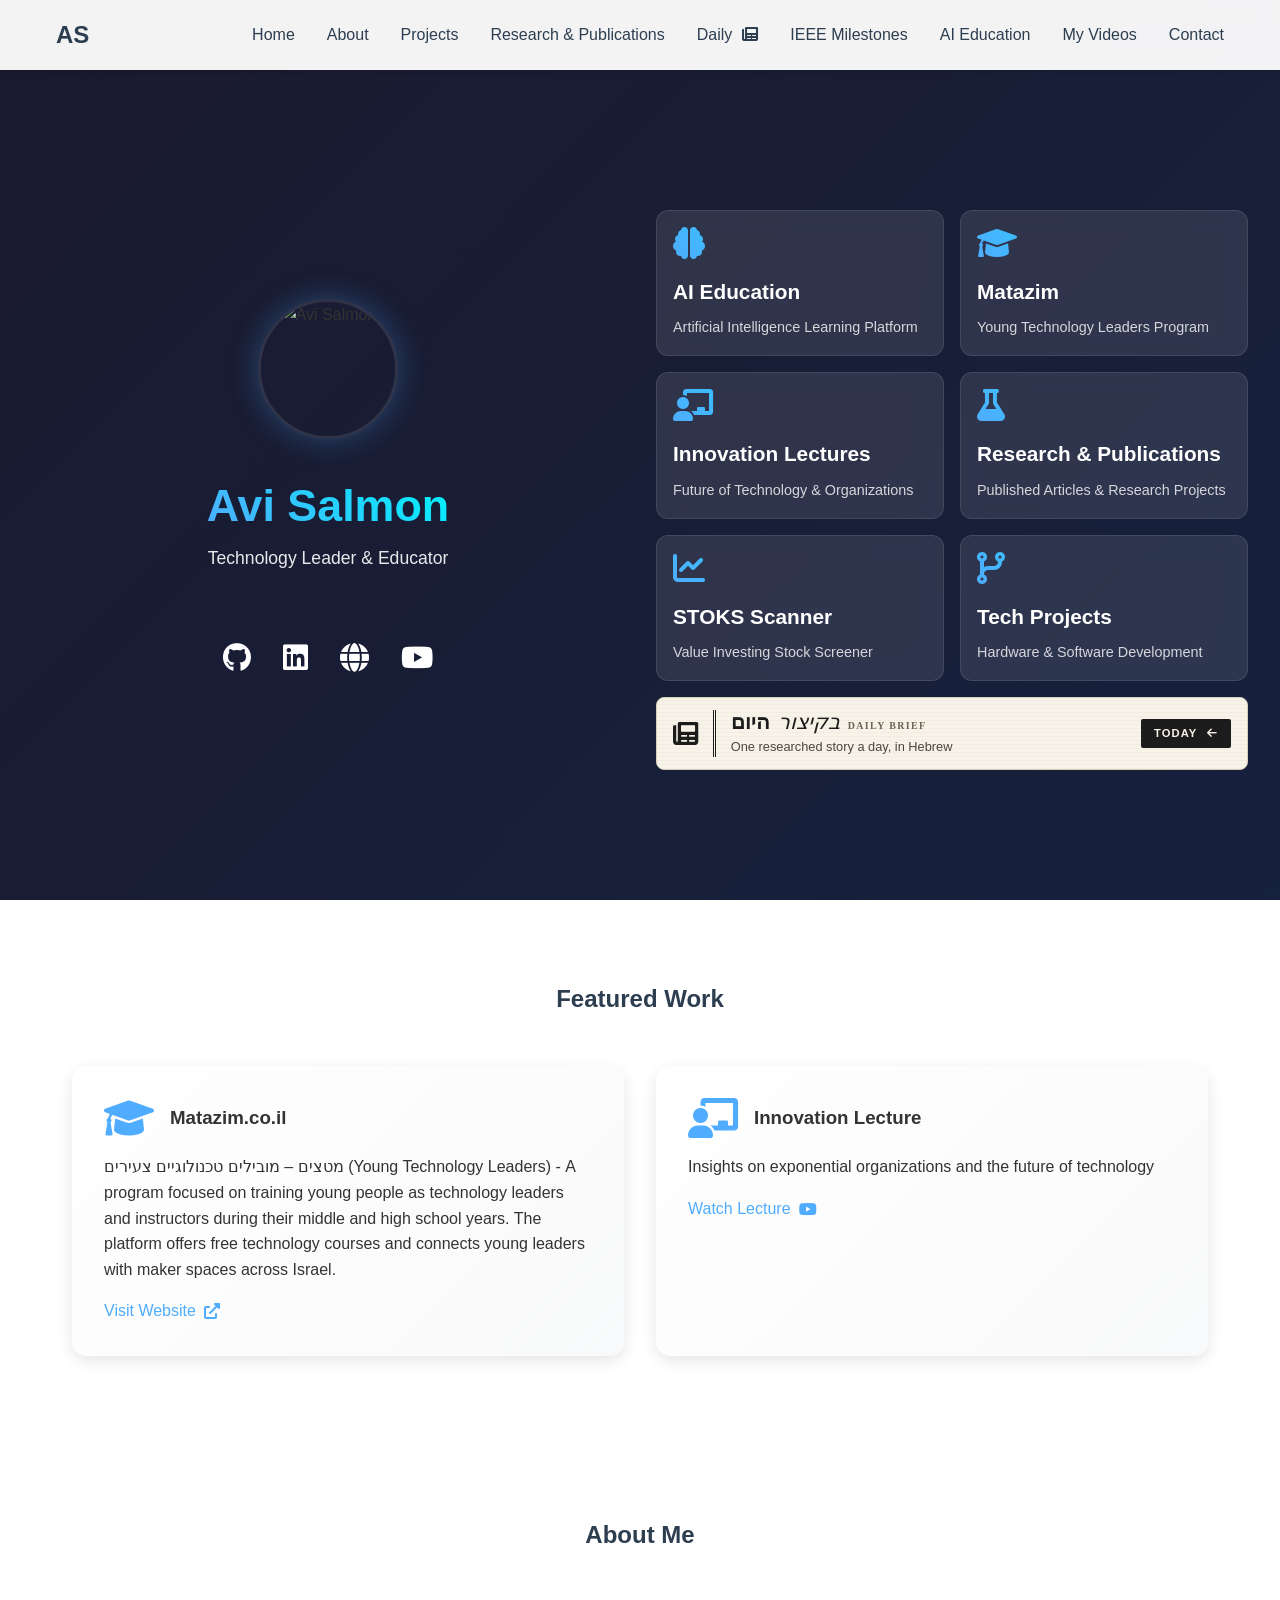
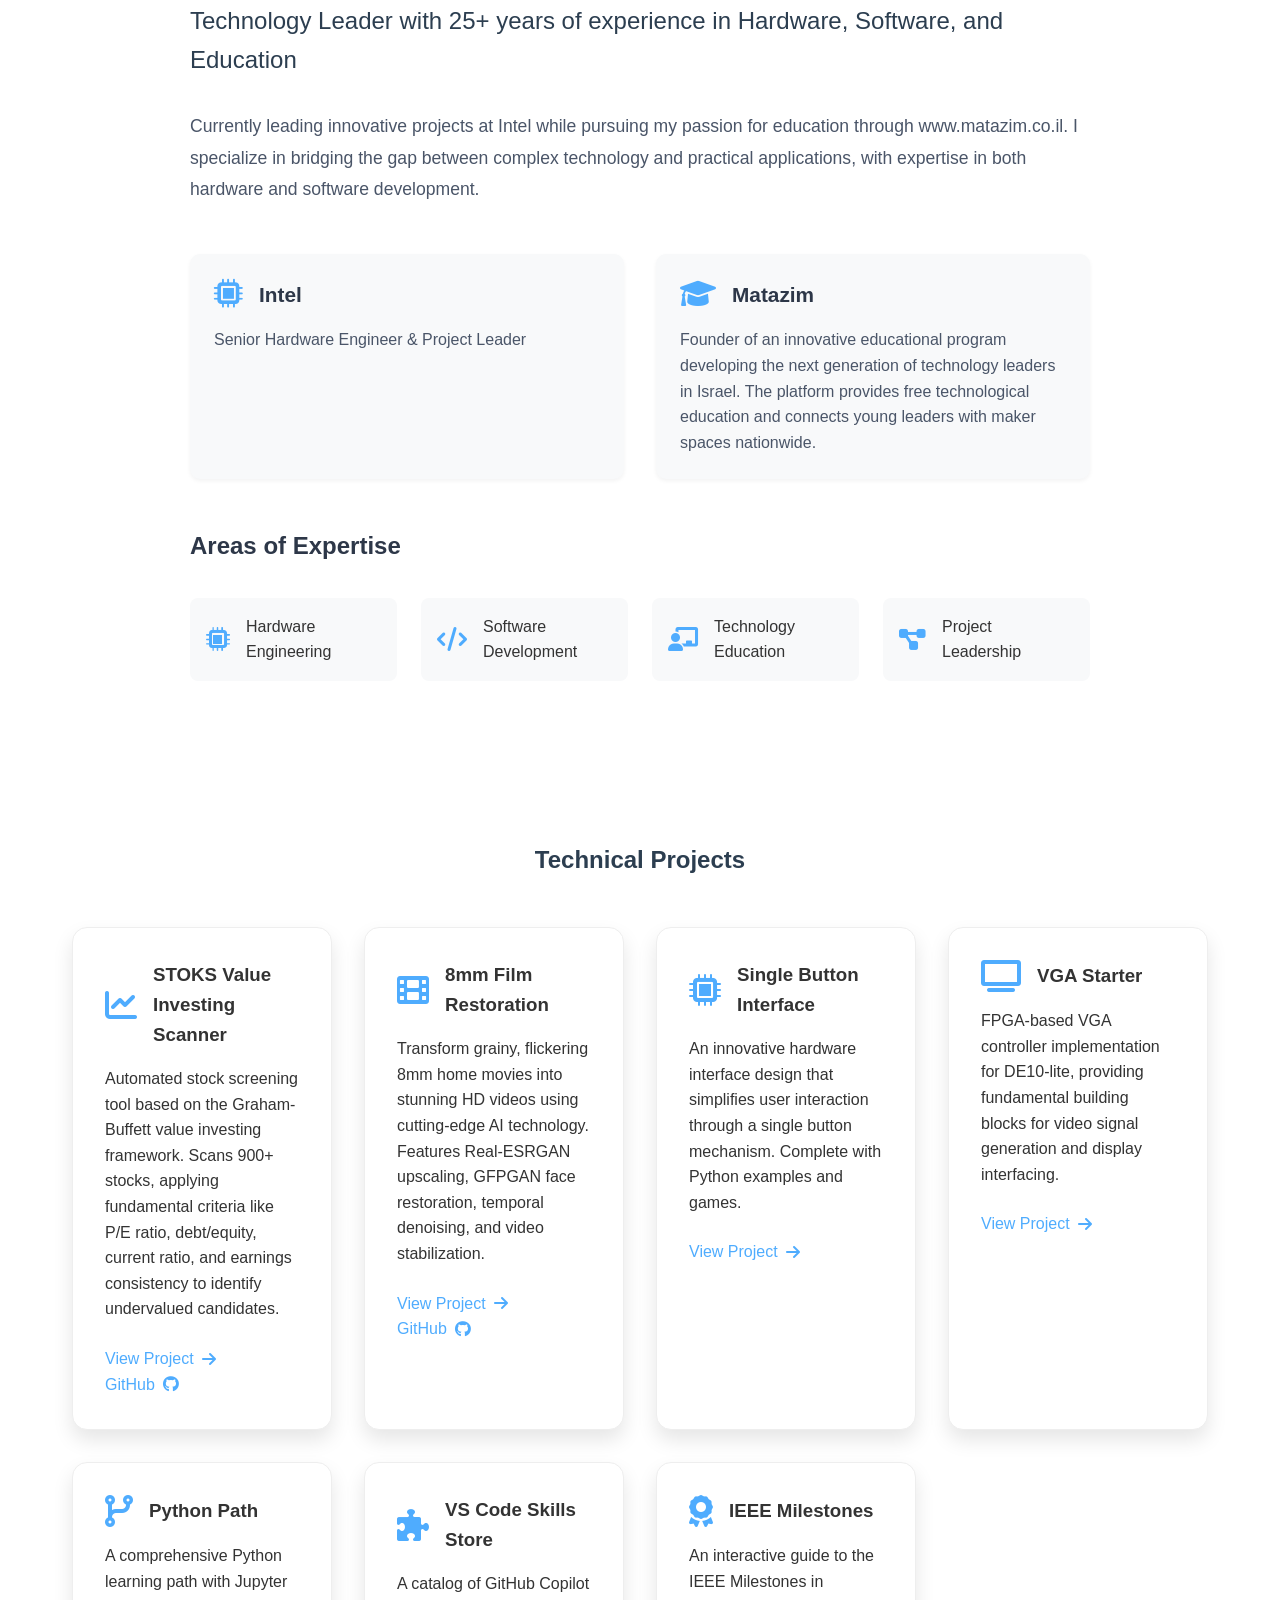
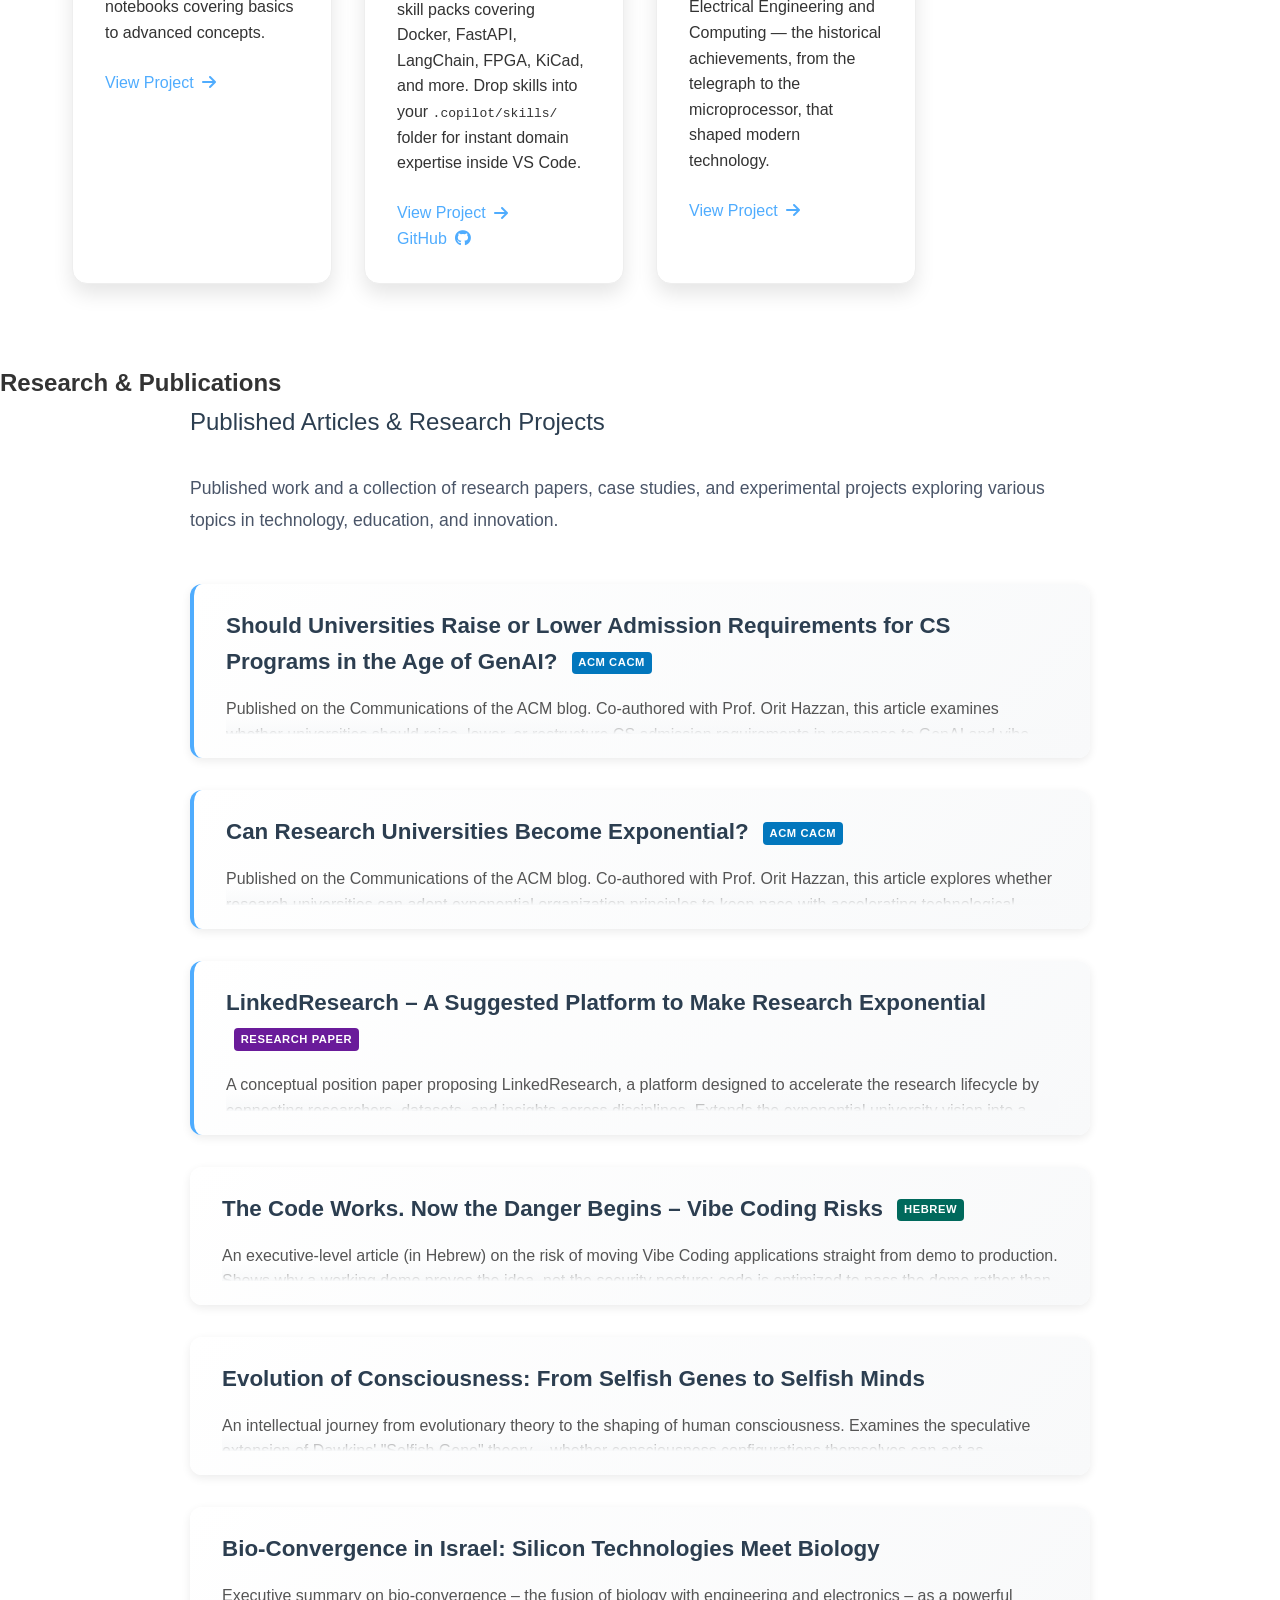
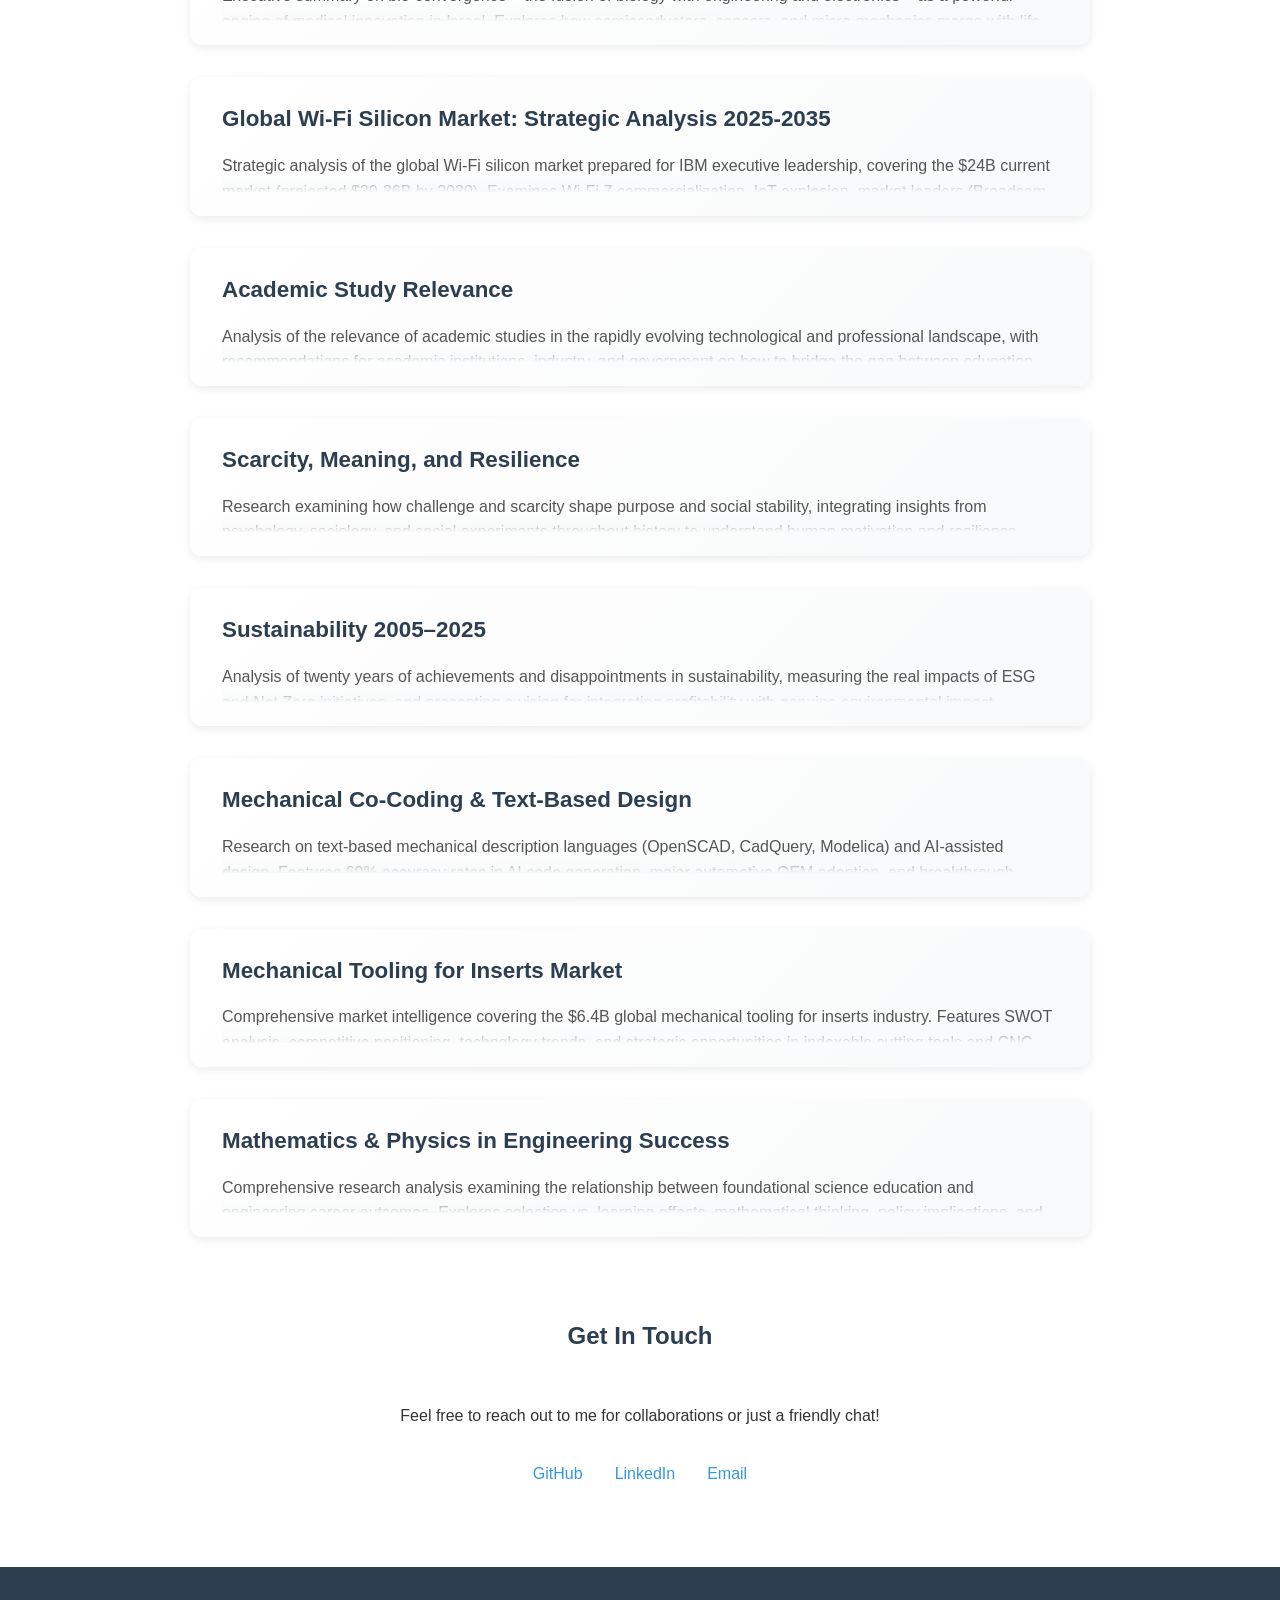
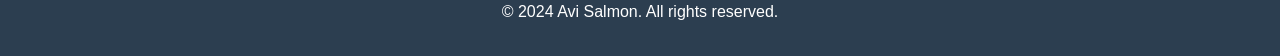
==== commit db0e38c9: "Move Daily Brief into hero strip, relocate IEEE Milestones to projects - Replace the IEEE Milestones" ====
--- a/index.html
+++ b/index.html
@@ -85,36 +85,19 @@
                             <p>Hardware & Software Development</p>
                         </div>
                     </a>
-                    <a href="ieee-milestones.html" class="quick-link-card ieee-milestones" style="grid-column: span 2;">
-                        <div class="quick-link-content" style="flex-direction: row; align-items: center; gap: 1rem;">
-                            <i class="fas fa-award" style="font-size: 2rem; flex-shrink: 0;"></i>
-                            <div>
-                                <h3 style="margin-bottom: 0.2rem;">IEEE Milestones</h3>
-                                <p>Historical Achievements in Technology</p>
+                    <a href="https://avisalmon.github.io/daily/" target="_blank" class="quick-link-card daily-strip" style="grid-column: span 2;">
+                        <div class="daily-strip-content">
+                            <i class="fas fa-newspaper"></i>
+                            <div class="daily-strip-text">
+                                <h3>היום <span class="thin">בקיצור</span> <span class="daily-strip-sub">Daily Brief</span></h3>
+                                <p>One researched story a day, in Hebrew</p>
                             </div>
-                        </div>
-                    </a>
-                </div>
-            </div>
-        </div>
-    </section>
-
-    <section id="daily" class="daily-banner">
-        <a href="https://avisalmon.github.io/daily/" target="_blank" class="daily-paper">
-            <div class="daily-flag">
-                <i class="fas fa-newspaper"></i>
-                <span>Daily Brief</span>
-            </div>
-            <div class="daily-body">
-                <div class="daily-masthead">
-                    <span class="daily-edition">Updated Daily</span>
-                    <h2 class="daily-title">היום <span class="thin">בקיצור</span></h2>
-                    <span class="daily-edition">Hebrew Edition</span>
-                </div>
-                <p class="daily-deck">One story a day, researched in depth &mdash; technology, science and society, explained in plain Hebrew.</p>
-                <span class="daily-cta">Read today's edition <i class="fas fa-arrow-right"></i></span>
-            </div>
-        </a>
+                            <span class="daily-strip-cta">Today <i class="fas fa-arrow-left"></i></span>
+                        </div>
+                    </a>
+                </div>
+            </div>
+        </div>
     </section>
 
     <section id="featured" class="section">
@@ -258,10 +241,18 @@
                     <a href="https://github.com/avisalmon/skills_vscode" target="_blank">GitHub <i class="fab fa-github"></i></a>
                 </div>
             </div>
-        </div>
-    </section>
-
-    <section id="mini-research" class="section">
+            <div class="project-card">
+                <div class="project-header">
+                    <i class="fas fa-award"></i>
+                    <h3>IEEE Milestones</h3>
+                </div>
+                <p>An interactive guide to the IEEE Milestones in Electrical Engineering and Computing &mdash; the historical achievements, from the telegraph to the microprocessor, that shaped modern technology.</p>
+                <div class="project-links">
+                    <a href="ieee-milestones.html">View Project <i class="fas fa-arrow-right"></i></a>
+                </div>
+            </div>
+        </div>
+    </section>
         <h2>Research & Publications</h2>
         <div class="about-content">
             <p class="lead-text">Published Articles & Research Projects</p>
--- a/styles.css
+++ b/styles.css
@@ -1,4 +1,4 @@
-/* Base styles */
+﻿/* Base styles */
 * {
     margin: 0;
     padding: 0;
@@ -199,115 +199,77 @@
     }
 }
 
-/* Daily Brief newspaper banner */
-.daily-banner {
-    padding: 2.5rem 2rem;
-    background: #1a1a2e;
-}
-
-.daily-paper {
-    display: flex;
-    align-items: stretch;
-    gap: 0;
-    max-width: 1100px;
-    margin: 0 auto;
-    text-decoration: none;
+/* Daily Brief strip (hero quick-links) */
+.quick-link-card.daily-strip {
+    background: #f7f3e8;
+    background-image: repeating-linear-gradient(0deg, rgba(0,0,0,0.022) 0 1px, transparent 1px 4px);
+    border: 1px solid #d8cfb8;
+    border-radius: 8px;
+    padding: 0.75rem 1rem;
     color: #1c1c1c;
-    background: #f7f3e8;
-    background-image:
-        repeating-linear-gradient(0deg, rgba(0,0,0,0.022) 0 1px, transparent 1px 4px);
-    border: 1px solid #d8cfb8;
-    border-radius: 4px;
-    box-shadow: 0 12px 30px rgba(0, 0, 0, 0.35);
-    overflow: hidden;
-    transition: transform 0.3s ease, box-shadow 0.3s ease;
-}
-
-.daily-paper:hover {
-    transform: translateY(-4px);
-    box-shadow: 0 18px 40px rgba(0, 0, 0, 0.45);
-}
-
-.daily-flag {
-    display: flex;
-    flex-direction: column;
-    justify-content: center;
-    align-items: center;
-    gap: 0.6rem;
+}
+
+.quick-link-card.daily-strip:hover {
+    background: #fffdf6;
+    border-color: #b3341f;
+}
+
+.daily-strip-content {
+    display: flex;
+    align-items: center;
+    gap: 0.9rem;
+}
+
+.daily-strip-content > i {
     flex-shrink: 0;
-    width: 150px;
-    padding: 1.5rem 1rem;
-    background: #1c1c1c;
-    color: #f7f3e8;
-    text-align: center;
-}
-
-.daily-flag i {
-    font-size: 2.6rem;
-}
-
-.daily-flag span {
-    font-size: 0.7rem;
-    font-weight: 700;
-    text-transform: uppercase;
-    letter-spacing: 0.18em;
-}
-
-.daily-body {
+    font-size: 1.6rem;
+    color: #1c1c1c;
+}
+
+.daily-strip-text {
     flex: 1;
-    padding: 1.75rem 2rem;
-    text-align: center;
-}
-
-.daily-masthead {
-    display: flex;
-    align-items: center;
-    justify-content: center;
-    gap: 1.25rem;
-    padding-bottom: 0.75rem;
-    border-bottom: 3px double #1c1c1c;
-}
-
-.daily-edition {
-    flex: 1;
-    font-size: 0.68rem;
+    min-width: 0;
+    padding-left: 0.9rem;
+    border-left: 3px double #1c1c1c;
+}
+
+.daily-strip-text h3 {
+    display: flex;
+    align-items: baseline;
+    gap: 0.5rem;
+    margin: 0 0 0.1rem;
+    font-family: Georgia, 'Times New Roman', serif;
+    font-size: 1.3rem;
+    line-height: 1.2;
+    color: #1c1c1c;
+}
+
+.daily-strip-text h3 .thin {
+    font-weight: 400;
+    font-style: italic;
+}
+
+.daily-strip-sub {
+    font-family: inherit;
+    font-size: 0.62rem;
     font-weight: 700;
     text-transform: uppercase;
     letter-spacing: 0.14em;
     color: #6b6355;
 }
 
-.daily-title {
+.daily-strip-text p {
     margin: 0;
-    font-family: Georgia, 'Times New Roman', serif;
-    font-size: 2.6rem;
-    font-weight: 700;
-    line-height: 1.1;
-    letter-spacing: 0.01em;
-    color: #1c1c1c;
-    direction: rtl;
-}
-
-.daily-title .thin {
-    font-weight: 400;
-    font-style: italic;
-}
-
-.daily-deck {
-    max-width: 620px;
-    margin: 1rem auto 1.1rem;
-    font-family: Georgia, 'Times New Roman', serif;
-    font-size: 1.02rem;
-    line-height: 1.6;
-    color: #3d3a33;
-}
-
-.daily-cta {
-    display: inline-block;
-    padding: 0.6rem 1.4rem;
+    font-size: 0.8rem;
+    color: #4a463d;
+}
+
+.daily-strip-cta {
+    flex-shrink: 0;
+    padding: 0.35rem 0.8rem;
     background: #1c1c1c;
     color: #f7f3e8;
-    font-size: 0.8rem;
+    font-size: 0.7rem;
     font-weight: 700;
     text-transform: uppercase;
     letter-spacing: 0.1em;
@@ -315,12 +277,12 @@
     transition: background 0.3s ease;
 }
 
-.daily-paper:hover .daily-cta {
+.daily-strip:hover .daily-strip-cta {
     background: #b3341f;
 }
 
-.daily-cta i {
-    margin-left: 0.4rem;
+.daily-strip-cta i {
+    margin-left: 0.35rem;
 }
 
 .nav-daily i {
@@ -328,30 +290,8 @@
 }
 
 @media (max-width: 768px) {
-    .daily-paper {
-        flex-direction: column;
-    }
-
-    .daily-flag {
-        flex-direction: row;
-        width: 100%;
-        padding: 0.9rem;
-    }
-
-    .daily-flag i {
-        font-size: 1.5rem;
-    }
-
-    .daily-body {
-        padding: 1.5rem 1.25rem;
-    }
-
-    .daily-edition {
+    .daily-strip-cta {
         display: none;
-    }
-
-    .daily-title {
-        font-size: 2rem;
     }
 }
 
@@ -1037,4 +977,4 @@
 
 #mini-research .featured-header {
     flex-direction: row-reverse;
-}+}
